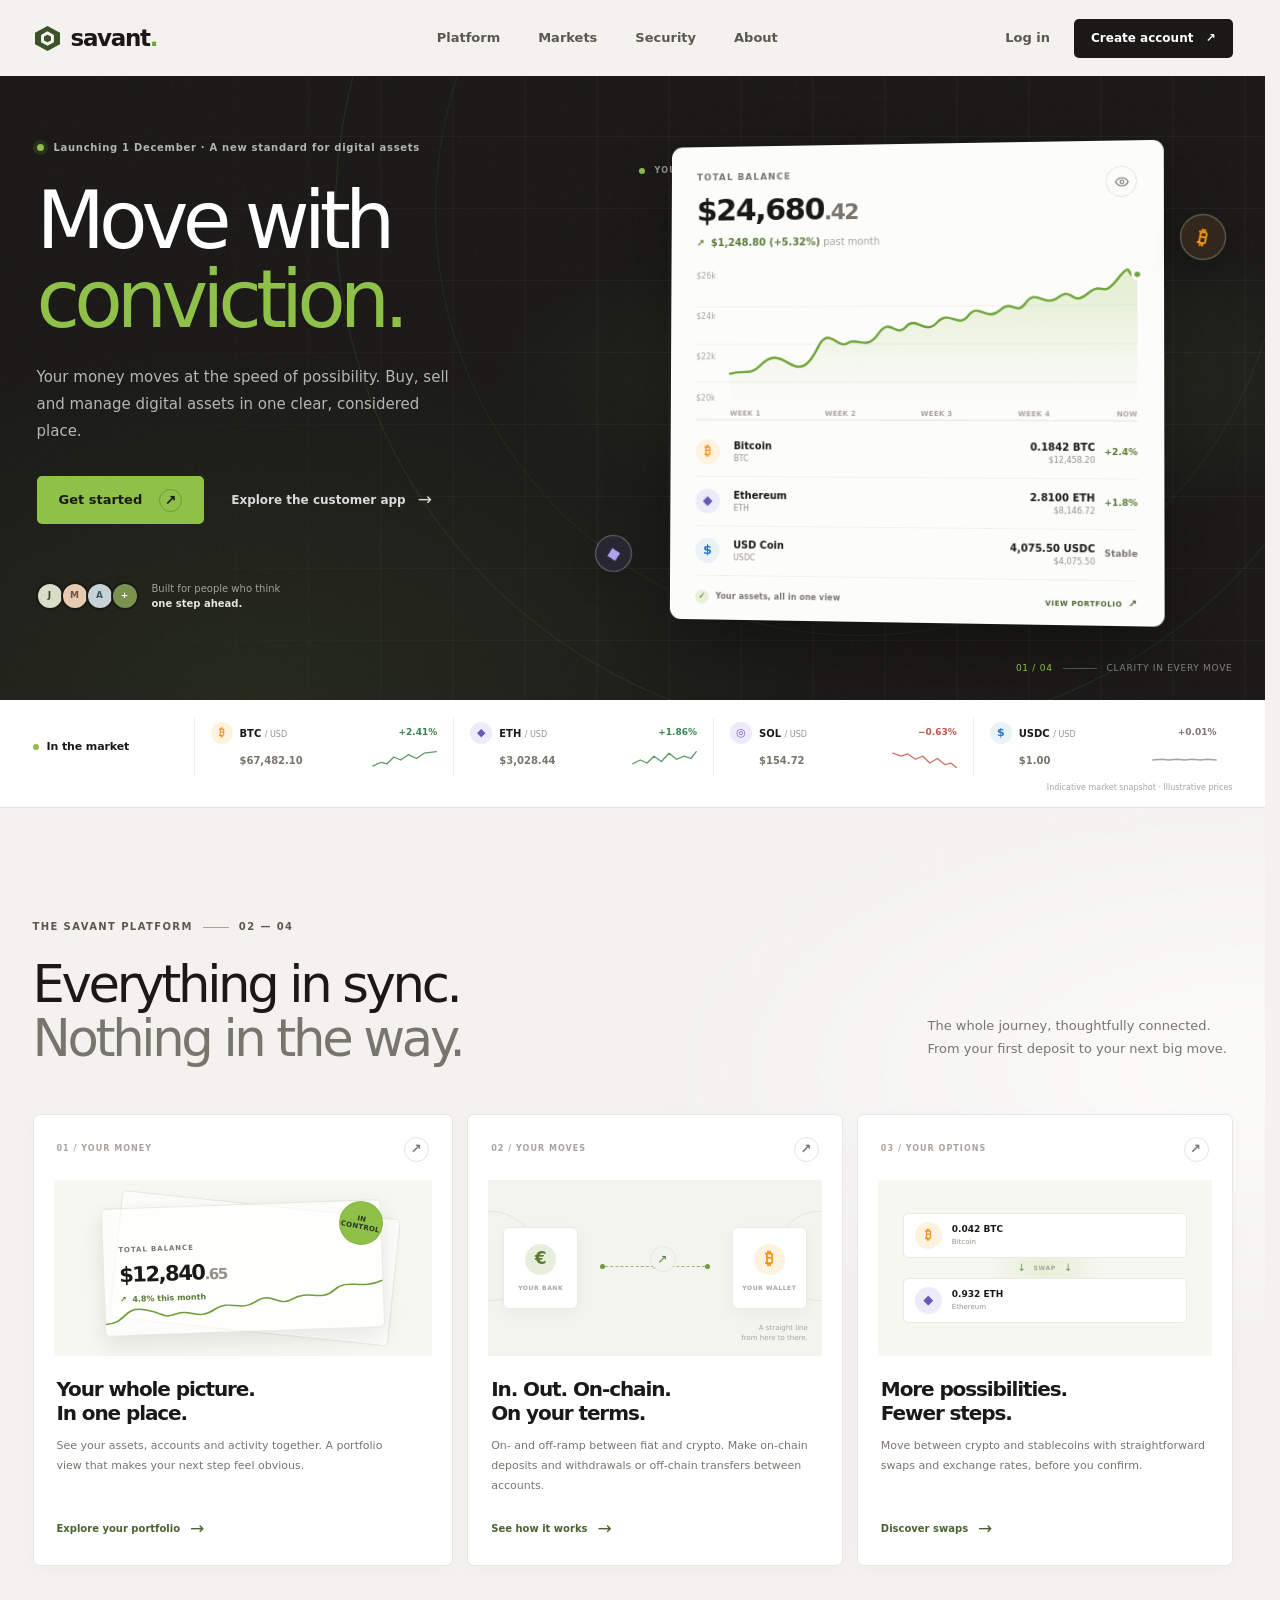
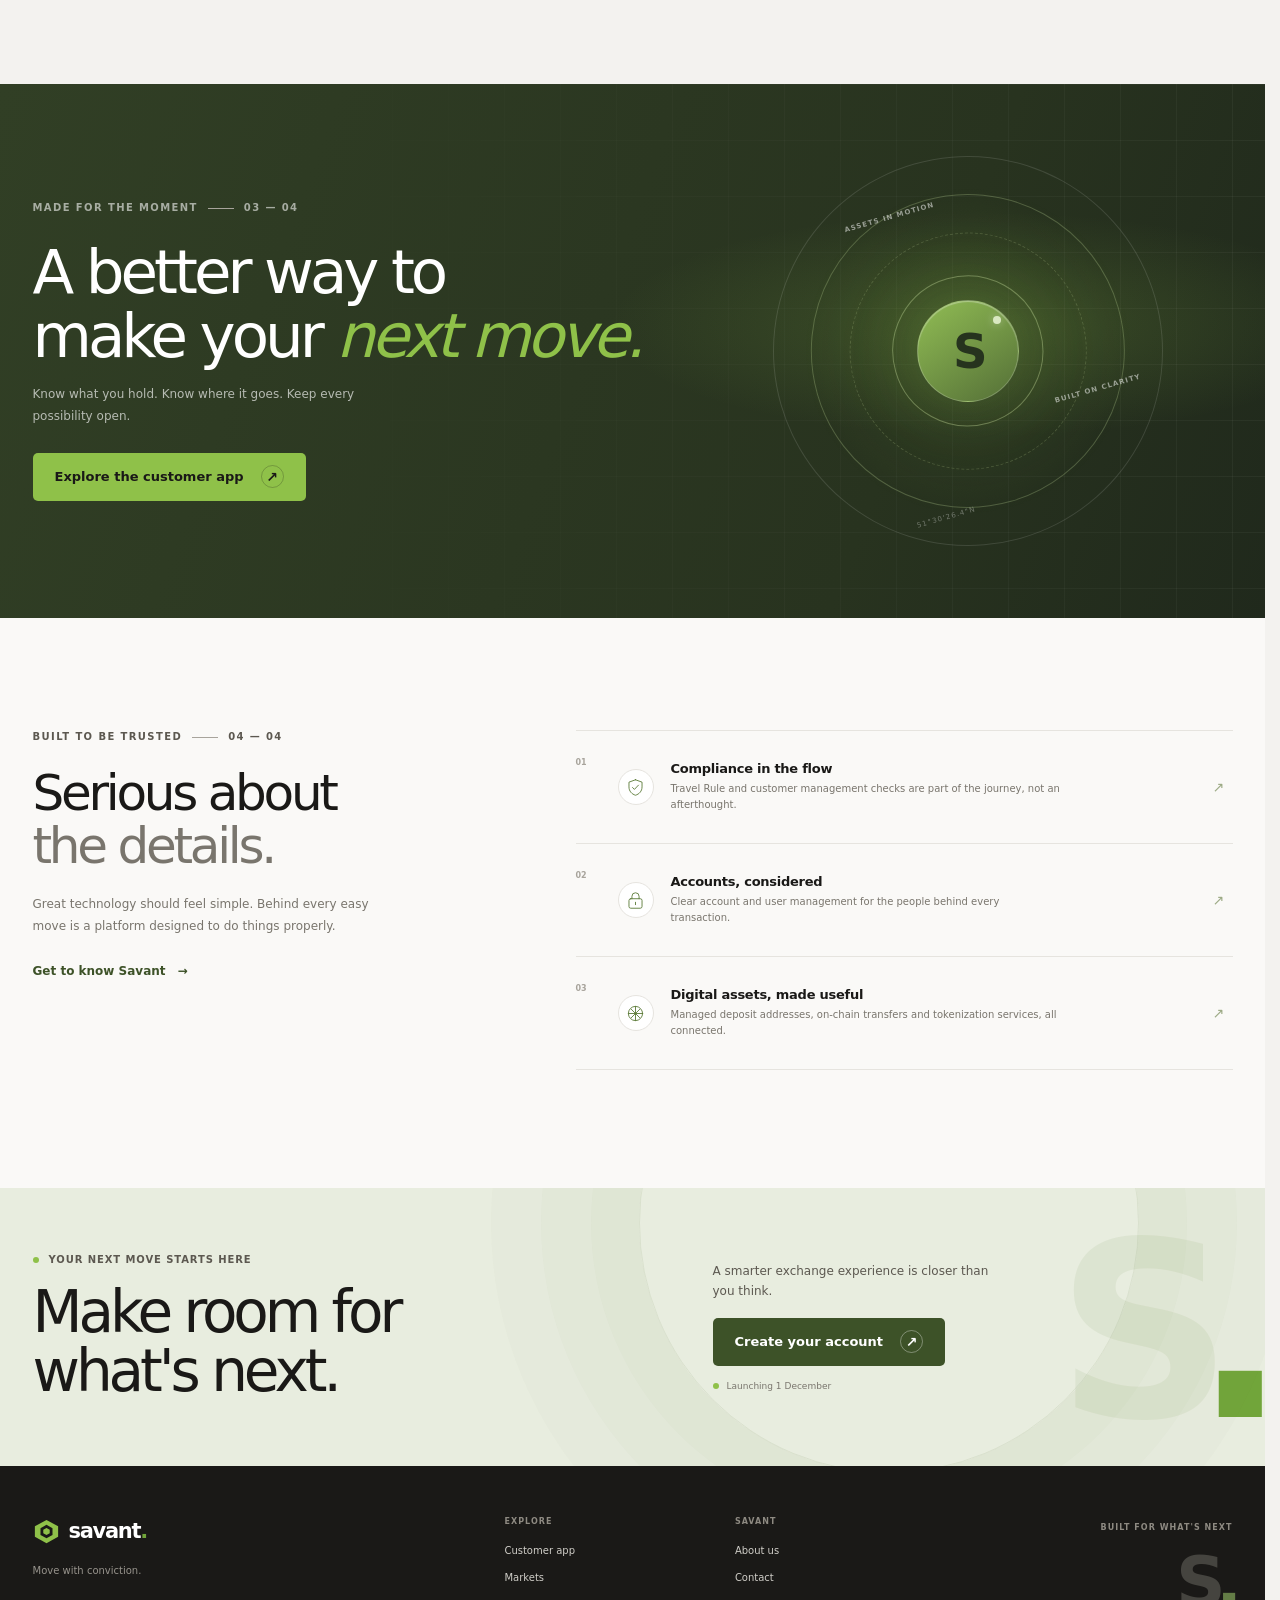
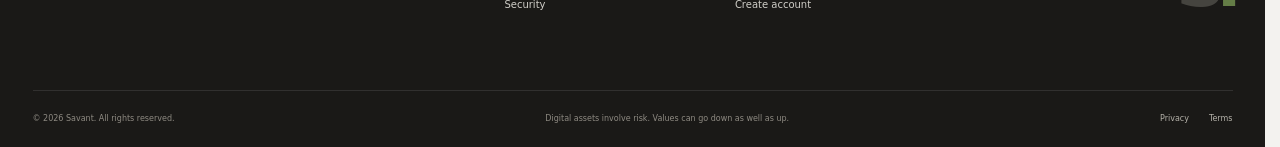
==== index.html @ 1fada50b "First commit of all static HTML, CSS and JS files." ====
<!doctype html>
<html lang="en">
  <head>
    <meta charset="UTF-8">
    <meta name="viewport" content="width=device-width, initial-scale=1">
    <meta name="theme-color" content="#f3f2ef">
    <meta
      name="description"
      content="One considered place to buy, sell, swap and manage digital assets. Meet Savant, the exchange built for your next move."
    >
    <title>Savant — Move with conviction</title>
    <link rel="stylesheet" href="styles.css">
    <link rel="stylesheet" href="landing.css">
    <script src="landing.js" defer></script>
  </head>
  <body>
    <a class="skip-link" href="#main">Skip to content</a>

    <header class="site-header">
      <div class="header-inner">
        <a class="brand" href="#" aria-label="Savant home">
          <svg class="brand-mark" viewBox="0 0 36 36" aria-hidden="true">
            <path d="M18 2.5 33.5 11v14L18 33.5 2.5 25V11L18 2.5Z" fill="currentColor"/>
            <path d="m18 9 8 4.5v9L18 27l-8-4.5v-9L18 9Z" fill="#f3f2ef"/>
            <path d="m18 13.2 4.3 2.4v4.8L18 22.8l-4.3-2.4v-4.8l4.3-2.4Z" fill="currentColor"/>
          </svg>
          <span>savant<span class="brand-period">.</span></span>
        </a>

        <button class="menu-toggle" type="button" aria-expanded="false" aria-controls="primary-nav">
          <span class="sr-only">Open navigation</span>
          <span></span><span></span>
        </button>

        <nav class="primary-nav" id="primary-nav" aria-label="Main navigation">
          <a href="#platform">Platform</a>
          <a href="#markets">Markets</a>
          <a href="#security">Security</a>
          <a href="#about">About</a>
        </nav>

        <div class="header-actions">
          <a class="login-link" href="auth.html?view=login">Log in</a>
          <a class="button button-dark button-small" href="auth.html?view=signup">
            Create account <span aria-hidden="true">↗</span>
          </a>
        </div>
      </div>
    </header>

    <main id="main">
      <section class="hero" aria-labelledby="hero-title">
        <div class="hero-grid"></div>
        <div class="hero-orbit hero-orbit-one"></div>
        <div class="hero-orbit hero-orbit-two"></div>
        <div class="hero-inner">
          <div class="hero-copy">
            <div class="eyebrow hero-eyebrow"><span class="live-dot"></span> Launching 1 December · A new standard for digital assets</div>
            <h1 id="hero-title">Move with<br><span>conviction.</span></h1>
            <p class="hero-description">
              Your money moves at the speed of possibility. Buy, sell and manage
              digital assets in one clear, considered place.
            </p>
            <div class="hero-actions">
              <a class="button button-lime" href="auth.html?view=signup">
                Get started <span class="button-arrow" aria-hidden="true">↗</span>
              </a>
              <a class="text-link text-link-light" href="app.html">Explore the customer app <span aria-hidden="true">→</span></a>
            </div>
            <div class="hero-proof">
              <div class="proof-avatars" aria-hidden="true">
                <span>J</span><span>M</span><span>A</span><span>+</span>
              </div>
              <p>Built for people who think<br><strong>one step ahead.</strong></p>
            </div>
          </div>

          <div class="hero-visual" aria-label="Savant portfolio preview">
            <div class="orbit-label orbit-label-top"><span class="orbit-dot"></span> YOUR PORTFOLIO</div>
            <div class="portfolio-card">
              <div class="portfolio-head">
                <div>
                  <span class="card-overline">TOTAL BALANCE</span>
                  <div class="portfolio-balance">$24,680<span>.42</span></div>
                </div>
                <button class="visibility-button" type="button" aria-label="Hide balances">
                  <svg viewBox="0 0 20 20" aria-hidden="true"><path d="M2.2 10s2.7-5 7.8-5 7.8 5 7.8 5-2.7 5-7.8 5-7.8-5-7.8-5Z"/><circle cx="10" cy="10" r="2.2"/></svg>
                </button>
              </div>
              <div class="portfolio-change"><span>↗</span> $1,248.80 <span class="change-percent">(+5.32%)</span><span class="change-period"> past month</span></div>
              <div class="chart-wrap">
                <div class="chart-labels" aria-hidden="true"><span>$26k</span><span>$24k</span><span>$22k</span><span>$20k</span></div>
                <svg class="portfolio-chart" viewBox="0 0 470 160" preserveAspectRatio="none" role="img" aria-label="Portfolio value trending upward over the past month">
                  <defs>
                    <linearGradient id="chartFill" x1="0" x2="0" y1="0" y2="1">
                      <stop offset="0%" stop-color="#8fc149" stop-opacity=".24"/>
                      <stop offset="100%" stop-color="#8fc149" stop-opacity="0"/>
                    </linearGradient>
                  </defs>
                  <path class="chart-area" d="M0 123 C18 118 23 126 36 113 S57 103 70 111 S92 116 104 91 S127 95 138 87 S160 97 174 76 S194 82 206 68 S228 79 242 63 S266 71 278 55 S299 63 314 49 S332 57 344 40 S365 47 381 34 S395 46 414 30 S429 38 448 13 S456 16 470 8 V160 H0Z"/>
                  <path class="chart-line" d="M0 123 C18 118 23 126 36 113 S57 103 70 111 S92 116 104 91 S127 95 138 87 S160 97 174 76 S194 82 206 68 S228 79 242 63 S266 71 278 55 S299 63 314 49 S332 57 344 40 S365 47 381 34 S395 46 414 30 S429 38 448 13 S456 16 470 8"/>
                  <circle class="chart-point" cx="470" cy="8" r="5"/>
                </svg>
                <div class="chart-dates" aria-hidden="true"><span>WEEK 1</span><span>WEEK 2</span><span>WEEK 3</span><span>WEEK 4</span><span>NOW</span></div>
              </div>
              <div class="portfolio-assets">
                <div class="asset-row">
                  <span class="coin-icon coin-btc">₿</span>
                  <span class="asset-name">Bitcoin<small>BTC</small></span>
                  <span class="asset-amount">0.1842 BTC<small>$12,458.20</small></span>
                  <span class="asset-move">+2.4%</span>
                </div>
                <div class="asset-row">
                  <span class="coin-icon coin-eth">◆</span>
                  <span class="asset-name">Ethereum<small>ETH</small></span>
                  <span class="asset-amount">2.8100 ETH<small>$8,146.72</small></span>
                  <span class="asset-move">+1.8%</span>
                </div>
                <div class="asset-row">
                  <span class="coin-icon coin-usdc">$</span>
                  <span class="asset-name">USD Coin<small>USDC</small></span>
                  <span class="asset-amount">4,075.50 USDC<small>$4,075.50</small></span>
                  <span class="asset-stable">Stable</span>
                </div>
              </div>
              <div class="portfolio-footer"><span><span class="secure-mark">✓</span> Your assets, all in one view</span><span>VIEW PORTFOLIO <b aria-hidden="true">↗</b></span></div>
            </div>
            <div class="floating-coin floating-coin-one" aria-hidden="true">₿</div>
            <div class="floating-coin floating-coin-two" aria-hidden="true">◆</div>
          </div>
        </div>
        <div class="hero-bottom-note"><span>01 / 04</span><span class="hero-note-line"></span><span>Clarity in every move</span></div>
      </section>

      <section class="market-strip" id="markets" aria-labelledby="market-title">
        <div class="market-strip-inner">
          <div class="market-heading"><span class="live-dot"></span><h2 id="market-title">In the market</h2></div>
          <div class="market-list">
            <article class="market-item">
              <div class="market-coin"><span class="coin-icon coin-btc">₿</span><span>BTC <small>/ USD</small></span></div>
              <div class="market-price">$67,482.10</div>
              <div class="market-change positive">+2.41%</div>
              <svg class="sparkline positive-line" viewBox="0 0 86 28" aria-hidden="true"><path d="M1 22 12 17 20 19 29 10 38 14 48 7 59 12 69 5 85 3"/></svg>
            </article>
            <article class="market-item">
              <div class="market-coin"><span class="coin-icon coin-eth">◆</span><span>ETH <small>/ USD</small></span></div>
              <div class="market-price">$3,028.44</div>
              <div class="market-change positive">+1.86%</div>
              <svg class="sparkline positive-line" viewBox="0 0 86 28" aria-hidden="true"><path d="m1 19 10-5 9 4 9-9 10 7 10-11 10 8 10-4 9 3 7-9"/></svg>
            </article>
            <article class="market-item">
              <div class="market-coin"><span class="coin-icon coin-sol">◎</span><span>SOL <small>/ USD</small></span></div>
              <div class="market-price">$154.72</div>
              <div class="market-change negative">−0.63%</div>
              <svg class="sparkline negative-line" viewBox="0 0 86 28" aria-hidden="true"><path d="m1 5 11 4 9-3 10 7 10-4 9 9 10-6 10 8 8-2 7 6"/></svg>
            </article>
            <article class="market-item">
              <div class="market-coin"><span class="coin-icon coin-usdc">$</span><span>USDC <small>/ USD</small></span></div>
              <div class="market-price">$1.00</div>
              <div class="market-change market-neutral">+0.01%</div>
              <svg class="sparkline neutral-line" viewBox="0 0 86 28" aria-hidden="true"><path d="m1 14 12-1 9 1 11-1 10 1 10-1 11 1 9-1 12 1"/></svg>
            </article>
          </div>
          <p class="market-disclaimer">Indicative market snapshot · Illustrative prices</p>
        </div>
      </section>

      <section class="platform-section section-pad" id="platform" aria-labelledby="platform-title">
        <div class="section-shell">
          <div class="section-heading">
            <div>
              <p class="eyebrow section-eyebrow"><span>THE SAVANT PLATFORM</span><span class="eyebrow-rule"></span> 02 — 04</p>
              <h2 id="platform-title">Everything in sync.<br><span>Nothing in the way.</span></h2>
            </div>
            <p class="section-intro">The whole journey, thoughtfully connected. From your first deposit to your next big move.</p>
          </div>

          <div class="feature-grid">
            <article class="feature-card feature-card-large">
              <div class="feature-topline"><span>01 / YOUR MONEY</span><span class="feature-icon" aria-hidden="true">↗</span></div>
              <div class="feature-illustration balance-illustration" aria-hidden="true">
                <div class="balance-float balance-float-back"></div>
                <div class="balance-float balance-float-front">
                  <span class="mini-overline">TOTAL BALANCE</span>
                  <span class="mini-balance">$12,840<span>.65</span></span>
                  <span class="mini-growth">↗ &nbsp;4.8% this month</span>
                  <svg viewBox="0 0 240 65" preserveAspectRatio="none"><path d="M0 51c18 0 15-24 34-18s14 13 27 7 19 10 33-4 21 5 36-9 18 10 32-2 24 6 36-10 22 2 42-11v61H0Z" fill="url(#miniFill)"/><path d="M0 51c18 0 15-24 34-18s14 13 27 7 19 10 33-4 21 5 36-9 18 10 32-2 24 6 36-10 22 2 42-11" fill="none" stroke="#719c3b" stroke-width="2"/></svg>
                </div>
                <div class="balance-sticker">IN<br>CONTROL</div>
              </div>
              <h3>Your whole picture.<br>In one place.</h3>
              <p>See your assets, accounts and activity together. A portfolio view that makes your next step feel obvious.</p>
              <a class="feature-link" href="app.html?view=overview">Explore your portfolio <span aria-hidden="true">→</span></a>
            </article>

            <article class="feature-card feature-card-transfer">
              <div class="feature-topline"><span>02 / YOUR MOVES</span><span class="feature-icon" aria-hidden="true">↗</span></div>
              <div class="transfer-illustration" aria-hidden="true">
                <div class="transfer-node transfer-node-start"><span class="transfer-node-icon">€</span><small>YOUR BANK</small></div>
                <div class="transfer-path"><span></span><span></span><span></span><i>↗</i></div>
                <div class="transfer-node transfer-node-end"><span class="transfer-node-icon">₿</span><small>YOUR WALLET</small></div>
                <div class="transfer-caption">A straight line<br>from here to there.</div>
              </div>
              <h3>In. Out. On-chain.<br>On your terms.</h3>
              <p>On- and off-ramp between fiat and crypto. Make on-chain deposits and withdrawals or off-chain transfers between accounts.</p>
              <a class="feature-link" href="app.html?view=accounts">See how it works <span aria-hidden="true">→</span></a>
            </article>

            <article class="feature-card feature-card-swap">
              <div class="feature-topline"><span>03 / YOUR OPTIONS</span><span class="feature-icon" aria-hidden="true">↗</span></div>
              <div class="swap-illustration" aria-hidden="true">
                <div class="swap-token swap-token-one"><span class="coin-icon coin-btc">₿</span><span><b>0.042 BTC</b><small>Bitcoin</small></span></div>
                <div class="swap-direction"><span>↓</span><small>SWAP</small><span>↓</span></div>
                <div class="swap-token swap-token-two"><span class="coin-icon coin-eth">◆</span><span><b>0.932 ETH</b><small>Ethereum</small></span></div>
              </div>
              <h3>More possibilities.<br>Fewer steps.</h3>
              <p>Move between crypto and stablecoins with straightforward swaps and exchange rates, before you confirm.</p>
              <a class="feature-link" href="app.html?view=overview">Discover swaps <span aria-hidden="true">→</span></a>
            </article>
          </div>
        </div>
      </section>

      <section class="quote-section" aria-labelledby="quote-title">
        <div class="quote-pattern"></div>
        <div class="quote-shell">
          <div class="quote-copy">
            <p class="eyebrow quote-eyebrow"><span>MADE FOR THE MOMENT</span><span class="eyebrow-rule"></span> 03 — 04</p>
            <h2 id="quote-title">A better way to<br>make your <em>next move.</em></h2>
            <p class="quote-description">Know what you hold. Know where it goes. Keep every possibility open.</p>
            <a class="button button-lime" href="app.html">Explore the customer app <span class="button-arrow" aria-hidden="true">↗</span></a>
          </div>
          <div class="quote-art" aria-hidden="true">
            <div class="quote-ring quote-ring-outer"></div>
            <div class="quote-ring quote-ring-middle"></div>
            <div class="quote-ring quote-ring-inner"></div>
            <div class="quote-art-center"><span>S</span><i></i></div>
            <span class="quote-art-label quote-label-one">ASSETS IN MOTION</span>
            <span class="quote-art-label quote-label-two">BUILT ON CLARITY</span>
            <span class="quote-art-coordinate">51°30'26.4"N</span>
          </div>
        </div>
      </section>

      <section class="trust-section section-pad" id="security" aria-labelledby="trust-title">
        <div class="section-shell trust-shell">
          <div class="trust-intro">
            <p class="eyebrow section-eyebrow"><span>BUILT TO BE TRUSTED</span><span class="eyebrow-rule"></span> 04 — 04</p>
            <h2 id="trust-title">Serious about<br><span>the details.</span></h2>
            <p>Great technology should feel simple. Behind every easy move is a platform designed to do things properly.</p>
            <a class="text-link trust-link" href="auth.html?view=signup">Get to know Savant <span aria-hidden="true">→</span></a>
          </div>
          <div class="trust-list">
            <article class="trust-item">
              <span class="trust-number">01</span>
              <span class="trust-icon" aria-hidden="true"><svg viewBox="0 0 32 32"><path d="M16 3 27 7v8c0 7.1-4.7 12.2-11 14-6.3-1.8-11-6.9-11-14V7l11-4Z"/><path d="m11 16 3.2 3.2L21 12"/></svg></span>
              <div><h3>Compliance in the flow</h3><p>Travel Rule and customer management checks are part of the journey, not an afterthought.</p></div>
              <span class="trust-arrow" aria-hidden="true">↗</span>
            </article>
            <article class="trust-item">
              <span class="trust-number">02</span>
              <span class="trust-icon" aria-hidden="true"><svg viewBox="0 0 32 32"><rect x="5" y="13" width="22" height="16" rx="3"/><path d="M10 13V9a6 6 0 0 1 12 0v4M16 19v4"/></svg></span>
              <div><h3>Accounts, considered</h3><p>Clear account and user management for the people behind every transaction.</p></div>
              <span class="trust-arrow" aria-hidden="true">↗</span>
            </article>
            <article class="trust-item">
              <span class="trust-number">03</span>
              <span class="trust-icon" aria-hidden="true"><svg viewBox="0 0 32 32"><path d="M16 4v24M4 16h24"/><circle cx="16" cy="16" r="12"/><path d="m9 9 14 14m0-14L9 23"/></svg></span>
              <div><h3>Digital assets, made useful</h3><p>Managed deposit addresses, on-chain transfers and tokenization services, all connected.</p></div>
              <span class="trust-arrow" aria-hidden="true">↗</span>
            </article>
          </div>
        </div>
      </section>

      <section class="get-started-section" id="get-started" aria-labelledby="get-started-title">
        <div class="get-started-inner">
          <div>
            <p class="eyebrow get-started-eyebrow"><span class="live-dot"></span> YOUR NEXT MOVE STARTS HERE</p>
            <h2 id="get-started-title">Make room for<br>what's next.</h2>
          </div>
          <div class="get-started-action">
            <p>A smarter exchange experience is closer than you think.</p>
            <a class="button button-lime" href="auth.html?view=signup">Create your account <span class="button-arrow" aria-hidden="true">↗</span></a>
            <span class="availability-note"><span class="availability-dot"></span> Launching 1 December</span>
          </div>
          <div class="get-started-mark" aria-hidden="true">S<span>.</span></div>
        </div>
      </section>
    </main>

    <footer class="site-footer" id="about">
      <div class="footer-main">
        <div class="footer-brand-block">
          <a class="brand footer-brand" href="#" aria-label="Savant home">
            <svg class="brand-mark" viewBox="0 0 36 36" aria-hidden="true">
              <path d="M18 2.5 33.5 11v14L18 33.5 2.5 25V11L18 2.5Z" fill="currentColor"/>
              <path d="m18 9 8 4.5v9L18 27l-8-4.5v-9L18 9Z" fill="#1a1917"/>
              <path d="m18 13.2 4.3 2.4v4.8L18 22.8l-4.3-2.4v-4.8l4.3-2.4Z" fill="currentColor"/>
            </svg>
            <span>savant<span class="brand-period">.</span></span>
          </a>
          <p>Move with conviction.</p>
        </div>
        <div class="footer-links">
          <div><span class="footer-label">EXPLORE</span><a href="app.html">Customer app</a><a href="#markets">Markets</a><a href="#security">Security</a></div>
          <div><span class="footer-label">SAVANT</span><a href="#about">About us</a><a href="mailto:hello@savantcrypto.com">Contact</a><a href="auth.html?view=signup">Create account</a></div>
        </div>
        <div class="footer-note"><span>BUILT FOR WHAT'S NEXT</span><div class="footer-note-mark">S<span>.</span></div></div>
      </div>
      <div class="footer-bottom">
        <span>© <span id="current-year">2026</span> Savant. All rights reserved.</span>
        <span class="footer-legal">Digital assets involve risk. Values can go down as well as up.</span>
        <div><a href="mailto:hello@savantcrypto.com?subject=Privacy%20enquiry">Privacy</a><a href="mailto:hello@savantcrypto.com?subject=Terms%20enquiry">Terms</a></div>
      </div>
    </footer>
  </body>
</html>
---- styles.css ----
/* =============================================================================
   PURSE BACK OFFICE PORTAL: global stylesheet.

   This is the design system, ported from the `dashboard-ui` prototype. Load
   order below is the cascade contract; keep it:

     0. fonts       Manrope @font-face (self-hosted from public/manrope)
     1. tokens      design decisions as custom properties (themeable)
     2. base        reset, document defaults, typography + layout utilities
     3. components  reusable UI primitives (buttons, table, nav, badges…)
     4. overlay     things that float above the shell (modal, snackbar)
     5. shell       the application shell (sidebar + workspace panel)
     6. auth        the sign-in shell (form pane + brand pane)

   Icons come from @phosphor-icons/web, wired up in angular.json as two extra
   global stylesheets (regular for UI chrome, fill for emphasis marks).

   Screens must reach for the primitives here first; page-specific CSS belongs
   in the component's own stylesheet, not in this file.
   ============================================================================= */

/* =============================================================================
   0. FONTS: Manrope, self-hosted. Only 200–600 are shipped, so --weight-bold
   resolves to the SemiBold face; nothing in the system needs heavier.
   ============================================================================= */
@font-face {
  font-family: "Manrope";
  src: url("/manrope/Manrope-ExtraLight.ttf") format("truetype");
  font-weight: 200;
  font-style: normal;
  font-display: swap;
}

@font-face {
  font-family: "Manrope";
  src: url("/manrope/Manrope-Light.ttf") format("truetype");
  font-weight: 300;
  font-style: normal;
  font-display: swap;
}

@font-face {
  font-family: "Manrope";
  src: url("/manrope/Manrope-Regular.ttf") format("truetype");
  font-weight: 400;
  font-style: normal;
  font-display: swap;
}

@font-face {
  font-family: "Manrope";
  src: url("/manrope/Manrope-Medium.ttf") format("truetype");
  font-weight: 500;
  font-style: normal;
  font-display: swap;
}

@font-face {
  font-family: "Manrope";
  src: url("/manrope/Manrope-SemiBold.ttf") format("truetype");
  font-weight: 600;
  font-style: normal;
  font-display: swap;
}

/* =============================================================================
   1. TOKENS: the single source of truth for the design system.
   Primitives (raw values) are never used directly by components; components
   consume the semantic aliases below so themes can be swapped wholesale.
   ============================================================================= */

:root {
  /* ---------------------------------------------------------------------------
     1. COLOR PRIMITIVES
     A warm neutral ramp (stone) + a brand orange + functional hues.
     --------------------------------------------------------------------------- */
  --white: #ffffff;
  --black: #000000;

  --neutral-25: #fcfcfb;
  --neutral-50: #f8f7f5;
  --neutral-100: #f3f2ef;
  --neutral-150: #ecebe7;
  --neutral-200: #e6e4df;
  --neutral-300: #d6d3cd;
  --neutral-400: #a8a49c;
  --neutral-500: #79756d;
  --neutral-600: #5c5850;
  --neutral-700: #43403a;
  --neutral-800: #2a2825;
  --neutral-900: #1a1917;
  --neutral-950: #0f0e0d;

  /* The company greens, taken from the logo: #8bc348 (lime) and #5a7a37 (olive).
     The rest of the ramp is stepped around those two so both read as the brand.
     brand-500 is the exact lime already declared in site.webmanifest, so the
     installed app's chrome and the UI accent are the same colour. */
  --brand-25: #f7faf1;
  --brand-50: #f0f6e4;
  --brand-100: #e0eeca;
  --brand-200: #c9e2a4;
  --brand-300: #aed57b;
  --brand-400: #9bcb5c;
  --brand-500: #8fc149;
  --brand-600: #71a53a;
  --brand-700: #5a7a37;
  --brand-800: #4a6330;
  --brand-900: #3d5228;

  --green-50: #ecfdf3;
  --green-100: #d3f8e0;
  --green-200: #a9eec4;
  --green-500: #17b26a;
  --green-600: #079455;
  --green-700: #067647;
  --green-800: #085d3a;
  --green-900: #054f31;

  --red-50: #fef3f2;
  --red-100: #fee4e2;
  --red-200: #fecdca;
  --red-500: #f04438;
  --red-600: #d92d20;
  --red-700: #b42318;
  --red-800: #912018;
  --red-900: #7a271a;

  --amber-50: #fffaeb;
  --amber-100: #fef0c7;
  --amber-200: #fedf89;
  --amber-400: #fdb022;
  --amber-500: #f79009;
  --amber-600: #dc6803;
  --amber-700: #b54708;

  --blue-50: #eff8ff;
  --blue-100: #d1e9ff;
  --blue-500: #2e90fa;
  --blue-600: #1570ef;
  --blue-700: #175cd3;

  --violet-50: #f4f3ff;
  --violet-500: #7a5af8;
  --violet-600: #6938ef;

  --pink-50: #fdf2fa;
  --pink-500: #ee46bc;
  --pink-600: #dd2590;

  --teal-500: #15b79e;

  /* ---------------------------------------------------------------------------
     2. SEMANTIC COLOR: what components actually reference.
     --------------------------------------------------------------------------- */

  /* Surfaces */
  --bg-app: var(--neutral-100); /* the desk the panels sit on */
  --bg-surface: var(--white); /* cards, panels, menus */
  --bg-surface-2: var(--neutral-50); /* table heads, inset wells */
  --bg-subtle: var(--neutral-100); /* hover on a light surface */
  --bg-muted: var(--neutral-150); /* pressed / active fill */
  --bg-inverse: var(--neutral-900); /* primary buttons, tooltips */
  --bg-overlay: rgb(26 25 23 / 0.45);
  --bg-accent-subtle: var(--brand-50);

  /* Status tints: the fill behind badges, banners, inline alerts. */
  --bg-success-subtle: var(--green-50);
  --bg-danger-subtle: var(--red-50);
  --bg-warning-subtle: var(--amber-50);
  --bg-info-subtle: var(--blue-50);

  /* Text */
  --text-primary: var(--neutral-900);
  --text-secondary: var(--neutral-600);
  --text-tertiary: var(--neutral-500);
  --text-placeholder: var(--neutral-400);
  --text-disabled: var(--neutral-400);
  --text-inverse: var(--white);
  --text-accent: var(--brand-800);
  --text-success: var(--green-700);
  --text-warning: var(--amber-700);
  --text-danger: var(--red-700);
  --text-link: var(--blue-700);

  /* Borders */
  --border-subtle: var(--neutral-150);
  --border-default: var(--neutral-200);
  --border-strong: var(--neutral-300);
  --border-inverse: var(--neutral-800);
  --border-accent: var(--brand-600);

  /* Accent / interaction */
  --accent: var(--brand-700);
  --accent-hover: var(--brand-800);
  --accent-contrast: var(--white);
  --focus-ring: rgb(90 122 55 / 0.28);
  --selection-bg: var(--brand-50);
  --selection-bar: var(--brand-600);
  --rating-star: var(--amber-400);

  /* ---------------------------------------------------------------------------
     3. TYPOGRAPHY
     --------------------------------------------------------------------------- */
  --font-sans: "Manrope", ui-sans-serif, system-ui, -apple-system, "Segoe UI",
  Roboto, "Helvetica Neue", Arial, sans-serif;
  --font-mono: ui-monospace, "SF Mono", SFMono-Regular, "JetBrains Mono",
  "Roboto Mono", Menlo, monospace;

  --text-2xs: 0.6875rem; /* 11px: micro labels, kbd */
  --text-xs: 0.75rem; /* 12px: section labels, badges */
  --text-sm: 0.8125rem; /* 13px: table body, nav, controls */
  --text-md: 0.875rem; /* 14px: default body */
  --text-lg: 1rem; /* 16px: card titles */
  --text-xl: 1.125rem; /* 18px */
  --text-2xl: 1.5rem; /* 24px: stat values */
  --text-3xl: 1.75rem; /* 28px: page title */
  --text-4xl: 2.25rem; /* 36px */

  --leading-tight: 1.2;
  --leading-snug: 1.35;
  --leading-normal: 1.5;
  --leading-relaxed: 1.65;

  --weight-regular: 400;
  --weight-medium: 500;
  --weight-semibold: 600;
  --weight-bold: 600; /* heaviest Manrope face we ship */

  --tracking-tight: -0.02em;
  --tracking-normal: 0;
  --tracking-wide: 0.04em;
  --tracking-caps: 0.07em;

  /* ---------------------------------------------------------------------------
     4. SPACE: 4px base scale
     --------------------------------------------------------------------------- */
  --space-0: 0;
  --space-1: 0.125rem; /* 2  */
  --space-2: 0.25rem; /* 4  */
  --space-3: 0.375rem; /* 6  */
  --space-4: 0.5rem; /* 8  */
  --space-5: 0.625rem; /* 10 */
  --space-6: 0.75rem; /* 12 */
  --space-7: 0.875rem; /* 14 */
  --space-8: 1rem; /* 16 */
  --space-10: 1.25rem; /* 20 */
  --space-12: 1.5rem; /* 24 */
  --space-14: 1.75rem; /* 28 */
  --space-16: 2rem; /* 32 */
  --space-20: 2.5rem; /* 40 */
  --space-24: 3rem; /* 48 */

  /* ---------------------------------------------------------------------------
     5. RADII
     --------------------------------------------------------------------------- */
  --radius-xs: 4px;
  --radius-sm: 6px;
  --radius-md: 8px;
  --radius-lg: 10px;
  --radius-xl: 12px;
  --radius-2xl: 14px;
  --radius-3xl: 18px;
  --radius-full: 9999px;

  /* ---------------------------------------------------------------------------
     6. ELEVATION: warm-tinted shadows read softer than pure black
     --------------------------------------------------------------------------- */
  --shadow-color: 24 22 20;
  --shadow-xs: 0 1px 2px 0 rgb(var(--shadow-color) / 0.05);
  --shadow-sm: 0 1px 2px 0 rgb(var(--shadow-color) / 0.06),
  0 1px 3px 0 rgb(var(--shadow-color) / 0.05);
  --shadow-md: 0 2px 4px -1px rgb(var(--shadow-color) / 0.06),
  0 4px 10px -2px rgb(var(--shadow-color) / 0.08);
  --shadow-lg: 0 4px 8px -2px rgb(var(--shadow-color) / 0.06),
  0 12px 24px -4px rgb(var(--shadow-color) / 0.10);
  --shadow-xl: 0 8px 16px -4px rgb(var(--shadow-color) / 0.08),
  0 24px 48px -12px rgb(var(--shadow-color) / 0.16);
  --shadow-inset-top: inset 0 1px 0 0 rgb(255 255 255 / 0.08);

  /* ---------------------------------------------------------------------------
     7. MOTION
     --------------------------------------------------------------------------- */
  --duration-fast: 100ms;
  --duration-base: 160ms;
  --duration-slow: 260ms;
  --ease-out: cubic-bezier(0.22, 1, 0.36, 1);
  --ease-in-out: cubic-bezier(0.65, 0, 0.35, 1);
  --transition-colors: color var(--duration-fast) var(--ease-out),
  background-color var(--duration-fast) var(--ease-out),
  border-color var(--duration-fast) var(--ease-out),
  box-shadow var(--duration-fast) var(--ease-out);

  /* ---------------------------------------------------------------------------
     8. LAYOUT & Z-INDEX
     --------------------------------------------------------------------------- */
  --sidebar-width: 216px;
  --sidebar-width-collapsed: 64px;
  --shell-gap: 10px;
  --control-height-sm: 28px;
  --control-height-md: 34px;
  --control-height-lg: 40px;
  --row-height: 46px;

  --z-base: 0;
  --z-sticky: 10;
  --z-dropdown: 100;
  --z-overlay: 200;
  --z-modal: 300;
  --z-toast: 400;
}

/* =============================================================================
   DARK THEME: only semantic aliases are re-pointed.
   Opt in with <html data-theme="dark">; "auto" follows the OS.
   ============================================================================= */
[data-theme="dark"] {
  --bg-app: var(--neutral-950);
  --bg-surface: #1a1917;
  --bg-surface-2: #222020;
  --bg-subtle: #262421;
  --bg-muted: #302d29;
  --bg-inverse: var(--neutral-50);
  --bg-overlay: rgb(0 0 0 / 0.6);
  --bg-accent-subtle: rgb(143 193 73 / 0.16);
  --text-accent: var(--brand-300);
  --accent: var(--brand-400);
  --accent-hover: var(--brand-300);
  --accent-contrast: var(--neutral-950);
  --focus-ring: rgb(155 203 92 / 0.32);
  --selection-bar: var(--brand-400);

  --bg-success-subtle: rgb(23 178 106 / 0.16);
  --bg-danger-subtle: rgb(240 68 56 / 0.16);
  --bg-warning-subtle: rgb(247 144 9 / 0.16);
  --bg-info-subtle: rgb(46 144 250 / 0.16);

  --text-primary: var(--neutral-50);
  --text-secondary: var(--neutral-400);
  --text-tertiary: #8a8579;
  --text-placeholder: var(--neutral-500);
  --text-disabled: var(--neutral-600);
  --text-inverse: var(--neutral-900);
  --text-success: #75e0a7;
  --text-warning: var(--amber-200);
  --text-danger: var(--red-200);

  --border-subtle: #2d2a26;
  --border-default: #38342f;
  --border-strong: #4a453e;

  --selection-bg: rgb(143 193 73 / 0.12);

  --shadow-color: 0 0 0;
  --shadow-xs: 0 1px 2px 0 rgb(0 0 0 / 0.4);
  --shadow-sm: 0 1px 3px 0 rgb(0 0 0 / 0.45);
  --shadow-md: 0 4px 12px -2px rgb(0 0 0 / 0.5);
  --shadow-lg: 0 12px 28px -6px rgb(0 0 0 / 0.55);
  --shadow-xl: 0 24px 56px -12px rgb(0 0 0 / 0.65);
}

@media (prefers-color-scheme: dark) {
  [data-theme="auto"] {
    color-scheme: dark;
    --bg-app: var(--neutral-950);
    --bg-surface: #1a1917;
    --bg-surface-2: #222020;
    --bg-subtle: #262421;
    --bg-muted: #302d29;
    --bg-inverse: var(--neutral-50);
    --bg-accent-subtle: rgb(143 193 73 / 0.16);
    --text-accent: var(--brand-300);
    --accent: var(--brand-400);
    --accent-hover: var(--brand-300);
    --accent-contrast: var(--neutral-950);
    --focus-ring: rgb(155 203 92 / 0.32);
    --selection-bar: var(--brand-400);
    --bg-success-subtle: rgb(23 178 106 / 0.16);
    --bg-danger-subtle: rgb(240 68 56 / 0.16);
    --bg-warning-subtle: rgb(247 144 9 / 0.16);
    --bg-info-subtle: rgb(46 144 250 / 0.16);
    --text-success: #75e0a7;
    --text-warning: var(--amber-200);
    --text-danger: var(--red-200);
    --text-primary: var(--neutral-50);
    --text-secondary: var(--neutral-400);
    --text-tertiary: #8a8579;
    --text-inverse: var(--neutral-900);
    --border-subtle: #2d2a26;
    --border-default: #38342f;
    --border-strong: #4a453e;
    --selection-bg: rgb(143 193 73 / 0.12);
  }
}

/* =============================================================================
   2. BASE: reset, document defaults, typography primitives, shared utilities.
   ============================================================================= */

*,
*::before,
*::after {
  box-sizing: border-box;
}

* {
  margin: 0;
}

html {
  -webkit-text-size-adjust: 100%;
  -moz-tab-size: 4;
  tab-size: 4;

  /* Reserve the scrollbar's width permanently. DialogHost locks body scrolling
     while a modal is open, and without a stable gutter the whole page jumps
     sideways by the scrollbar width as it opens and again as it closes. */
  scrollbar-gutter: stable;
}

body {
  min-height: 100vh;
  font-family: var(--font-sans);
  font-size: var(--text-md);
  line-height: var(--leading-normal);
  font-weight: var(--weight-regular);
  color: var(--text-primary);
  background-color: var(--bg-app);
  -webkit-font-smoothing: antialiased;
  -moz-osx-font-smoothing: grayscale;
  font-variant-numeric: tabular-nums;
  text-rendering: optimizeLegibility;
}

img, svg, video, canvas, picture {
  display: block;
  max-width: 100%;
}

input, button, textarea, select {
  font: inherit;
  color: inherit;
  letter-spacing: inherit;
}

button {
  background: none;
  border: none;
  padding: 0;
  cursor: pointer;
}

a {
  color: var(--text-link);
  text-decoration: none;
}

a:hover {
  text-decoration: underline;
}

ul, ol {
  list-style: none;
  padding: 0;
}

h1, h2, h3, h4, h5, h6 {
  font-weight: var(--weight-semibold);
  line-height: var(--leading-tight);
  letter-spacing: var(--tracking-tight);
}

h1 {
  font-size: var(--text-3xl);
}

h2 {
  font-size: var(--text-2xl);
}

h3 {
  font-size: var(--text-xl);
}

h4 {
  font-size: var(--text-lg);
}

h5 {
  font-size: var(--text-md);
}

h6 {
  font-size: var(--text-sm);
}

hr {
  border: 0;
  border-top: 1px solid var(--border-subtle);
}

::selection {
  background: var(--brand-100);
  color: var(--brand-900);
}

/* Focus: never remove the ring, just make it ours. ------------------------- */
:where(a, button, input, select, textarea, [tabindex]):focus-visible {
  outline: 2px solid var(--accent);
  outline-offset: 2px;
}

/* Scrollbars ---------------------------------------------------------------- */
.scroll-thin {
  scrollbar-width: thin;
  scrollbar-color: var(--border-strong) transparent;
}

.scroll-thin::-webkit-scrollbar {
  width: 8px;
  height: 8px;
}

.scroll-thin::-webkit-scrollbar-track {
  background: transparent;
}

.scroll-thin::-webkit-scrollbar-thumb {
  background: var(--border-strong);
  border-radius: var(--radius-full);
  border: 2px solid transparent;
  background-clip: content-box;
}

.scroll-thin::-webkit-scrollbar-thumb:hover {
  background-color: var(--text-placeholder);
  background-clip: content-box;
}

/* -----------------------------------------------------------------------------
   TYPOGRAPHY HELPERS
   -------------------------------------------------------------------------- */
.text-2xs {
  font-size: var(--text-2xs);
}

.text-xs {
  font-size: var(--text-xs);
}

.text-sm {
  font-size: var(--text-sm);
}

.text-md {
  font-size: var(--text-md);
}

.text-lg {
  font-size: var(--text-lg);
}

.font-medium {
  font-weight: var(--weight-medium);
}

.font-semibold {
  font-weight: var(--weight-semibold);
}

.font-bold {
  font-weight: var(--weight-bold);
}

.text-secondary {
  color: var(--text-secondary);
}

.text-tertiary {
  color: var(--text-tertiary);
}

.text-success {
  color: var(--text-success);
}

.text-danger {
  color: var(--text-danger);
}

.text-warning {
  color: var(--text-warning);
}

.text-accent {
  color: var(--text-accent);
}

.numeric {
  font-variant-numeric: tabular-nums;
}

.truncate {
  overflow: hidden;
  text-overflow: ellipsis;
  white-space: nowrap;
}

/* Small uppercase group label used above nav sections, form groups, etc. */
.eyebrow {
  font-size: var(--text-2xs);
  font-weight: var(--weight-semibold);
  letter-spacing: var(--tracking-caps);
  text-transform: uppercase;
  color: var(--text-tertiary);
}

/* -----------------------------------------------------------------------------
   LAYOUT HELPERS
   -------------------------------------------------------------------------- */
.stack {
  display: flex;
  flex-direction: column;
}

.row {
  display: flex;
  align-items: center;
}

.row--between {
  justify-content: space-between;
}

.row--wrap {
  flex-wrap: wrap;
}

.gap-2 {
  gap: var(--space-2);
}

.gap-3 {
  gap: var(--space-3);
}

.gap-4 {
  gap: var(--space-4);
}

.gap-6 {
  gap: var(--space-6);
}

.gap-8 {
  gap: var(--space-8);
}

.grow {
  flex: 1 1 auto;
  min-width: 0;
}

.spacer {
  flex: 1 1 auto;
}

/* Vertical hairline used between control clusters in toolbars. */
.divider-y {
  align-self: stretch;
  width: 1px;
  background: var(--border-default);
  margin-inline: var(--space-2);
}

.divider-x {
  height: 1px;
  background: var(--border-subtle);
  margin-block: var(--space-4);
}

/* -----------------------------------------------------------------------------
   ACCESSIBILITY
   -------------------------------------------------------------------------- */
.visually-hidden {
  position: absolute;
  width: 1px;
  height: 1px;
  padding: 0;
  margin: -1px;
  overflow: hidden;
  clip: rect(0 0 0 0);
  clip-path: inset(50%);
  white-space: nowrap;
  border: 0;
}

@media (prefers-reduced-motion: reduce) {
  *, *::before, *::after {
    animation-duration: 0.01ms !important;
    animation-iteration-count: 1 !important;
    transition-duration: 0.01ms !important;
    scroll-behavior: auto !important;
  }
}

/* Phosphor icons inherit type size unless told otherwise. ------------------- */
[class^="ph-"], [class*=" ph-"] {
  display: inline-flex;
  flex: none;
  line-height: 1;
}

.icon-sm {
  font-size: 14px;
}

.icon-md {
  font-size: 16px;
}

.icon-lg {
  font-size: 18px;
}

.icon-xl {
  font-size: 20px;
}

/* =============================================================================
   3. COMPONENTS: reusable, app-agnostic building blocks.
   Every component is driven by local custom properties (--btn-bg, --pill-fg, …)
   so variants are declared by re-pointing a token, not by re-declaring rules.
   ============================================================================= */

/* =============================================================================
   BUTTON
   Base: .btn  ·  Variants: --primary --secondary --ghost --subtle --danger
   Sizes: --sm (default md) --lg  ·  Modifiers: --icon --block --pill
   ============================================================================= */
.btn {
  --btn-height: var(--control-height-md);
  --btn-padding-x: var(--space-6);
  --btn-gap: var(--space-4);
  --btn-font-size: var(--text-sm);
  --btn-radius: var(--radius-lg);
  --btn-bg: var(--bg-surface);
  --btn-fg: var(--text-primary);
  --btn-border: var(--border-default);
  --btn-shadow: var(--shadow-xs);

  position: relative;
  display: inline-flex;
  align-items: center;
  justify-content: center;
  gap: var(--btn-gap);
  height: var(--btn-height);
  padding-inline: var(--btn-padding-x);
  border: 1px solid var(--btn-border);
  border-radius: var(--btn-radius);
  background-color: var(--btn-bg);
  color: var(--btn-fg);
  font-size: var(--btn-font-size);
  font-weight: var(--weight-medium);
  line-height: 1;
  white-space: nowrap;
  user-select: none;
  cursor: pointer;
  box-shadow: var(--btn-shadow);
  transition: var(--transition-colors), transform var(--duration-fast) var(--ease-out);
}

.btn:hover {
  --btn-bg: var(--bg-subtle);
}

/* An anchor styled as a button must not pick up the global link underline. */
a.btn:hover, a.btn:focus {
  text-decoration: none;
}

.btn:active {
  transform: translateY(0.5px);
  --btn-bg: var(--bg-muted);
}

.btn:disabled,
.btn[aria-disabled="true"] {
  cursor: not-allowed;
  opacity: 0.5;
  transform: none;
  pointer-events: none;
}

.btn .ph, .btn [class*="ph-"] {
  font-size: 16px;
}

/* — Variants — */
.btn--primary {
  --btn-bg: var(--bg-inverse);
  --btn-fg: var(--text-inverse);
  --btn-border: var(--bg-inverse);
  --btn-shadow: var(--shadow-sm), var(--shadow-inset-top);
}

.btn--primary:hover {
  --btn-bg: var(--neutral-800);
  --btn-border: var(--neutral-800);
}

.btn--primary:active {
  --btn-bg: var(--neutral-950);
}

.btn--accent {
  --btn-bg: var(--accent);
  --btn-fg: var(--accent-contrast);
  --btn-border: var(--accent);
  --btn-shadow: var(--shadow-sm), var(--shadow-inset-top);
}

.btn--accent:hover {
  --btn-bg: var(--accent-hover);
  --btn-border: var(--accent-hover);
}

.btn--secondary { /* the default look, declared for intent/readability */
  --btn-bg: var(--bg-surface);
  --btn-fg: var(--text-primary);
  --btn-border: var(--border-default);
}

.btn--ghost {
  --btn-bg: transparent;
  --btn-border: transparent;
  --btn-fg: var(--text-secondary);
  --btn-shadow: none;
}

.btn--ghost:hover {
  --btn-bg: var(--bg-subtle);
  --btn-fg: var(--text-primary);
}

.btn--subtle {
  --btn-bg: var(--bg-subtle);
  --btn-border: transparent;
  --btn-shadow: none;
}

.btn--subtle:hover {
  --btn-bg: var(--bg-muted);
}

.btn--danger {
  --btn-bg: var(--red-600);
  --btn-fg: var(--white);
  --btn-border: var(--red-600);
}

.btn--danger:hover {
  --btn-bg: var(--red-700);
  --btn-border: var(--red-700);
}

.btn--danger-ghost {
  --btn-fg: var(--text-danger);
}

.btn--danger-ghost:hover {
  --btn-bg: var(--bg-danger-subtle);
}

/* — Sizes — */
.btn--sm {
  --btn-height: var(--control-height-sm);
  --btn-padding-x: var(--space-4);
  --btn-gap: var(--space-3);
  --btn-font-size: var(--text-xs);
  --btn-radius: var(--radius-md);
}

.btn--lg {
  --btn-height: var(--control-height-lg);
  --btn-padding-x: var(--space-8);
  --btn-font-size: var(--text-md);
  --btn-radius: var(--radius-xl);
}

/* — Shape modifiers — */
.btn--icon {
  --btn-padding-x: 0;
  width: var(--btn-height);
}

.btn--pill {
  --btn-radius: var(--radius-full);
}

.btn--block {
  display: flex;
  width: 100%;
}

/* Trailing caret sits slightly tighter and dimmer than a leading icon. */
.btn__caret {
  margin-left: calc(var(--space-2) * -1);
  color: var(--text-tertiary);
  font-size: 14px !important;
}

/* Segmented cluster: buttons fused into one control. ------------------------ */
.btn-group {
  display: inline-flex;
}

.btn-group > .btn {
  --btn-radius: 0;
  margin-left: -1px;
  box-shadow: none;
}

.btn-group > .btn:first-child {
  border-start-start-radius: var(--radius-lg);
  border-end-start-radius: var(--radius-lg);
  margin-left: 0;
}

.btn-group > .btn:last-child {
  border-start-end-radius: var(--radius-lg);
  border-end-end-radius: var(--radius-lg);
}

.btn-group > .btn:hover, .btn-group > .btn[aria-pressed="true"] {
  z-index: 1;
}

/* Used as a segmented control: the pressed segment has to read as selected. */
.btn-group > .btn[aria-pressed="true"] {
  --btn-bg: var(--bg-muted);
  --btn-fg: var(--text-primary);
  --btn-border: var(--border-strong);
  font-weight: var(--weight-semibold);
}

/* =============================================================================
   BADGE / PILL: status, counts, deltas
   ============================================================================= */
.badge {
  --badge-bg: var(--bg-subtle);
  --badge-fg: var(--text-secondary);
  --badge-border: transparent;

  display: inline-flex;
  align-items: center;
  gap: var(--space-2);
  padding: 3px var(--space-5);
  border: 1px solid var(--badge-border);
  border-radius: var(--radius-sm);
  background: var(--badge-bg);
  color: var(--badge-fg);
  font-size: var(--text-xs);
  font-weight: var(--weight-medium);
  line-height: 1.4;
  white-space: nowrap;
}

.badge .ph, .badge [class*="ph-"] {
  font-size: 12px;
}

.badge--success {
  --badge-bg: var(--bg-success-subtle);
  --badge-fg: var(--text-success);
}

.badge--danger {
  --badge-bg: var(--bg-danger-subtle);
  --badge-fg: var(--text-danger);
}

.badge--warning {
  --badge-bg: var(--bg-warning-subtle);
  --badge-fg: var(--text-warning);
}

.badge--info {
  --badge-bg: var(--bg-info-subtle);
  --badge-fg: var(--text-link);
}

.badge--accent {
  --badge-bg: var(--bg-accent-subtle);
  --badge-fg: var(--text-accent);
}

.badge--neutral {
  --badge-bg: var(--bg-subtle);
  --badge-fg: var(--text-secondary);
}

.badge--outline {
  --badge-bg: transparent;
  --badge-border: var(--border-default);
}

.badge--pill {
  border-radius: var(--radius-full);
  padding-inline: var(--space-5);
}

/* Count chip trailing a nav item or tab. */
.count {
  display: inline-flex;
  align-items: center;
  justify-content: center;
  min-width: 18px;
  height: 18px;
  padding-inline: var(--space-3);
  border-radius: var(--radius-sm);
  background: transparent;
  color: var(--text-tertiary);
  font-size: var(--text-xs);
  font-weight: var(--weight-medium);
}

.count--solid {
  background: var(--bg-muted);
  color: var(--text-secondary);
}

.count--accent {
  background: var(--accent);
  color: var(--accent-contrast);
}

/* Small colour dot used to tag workspaces, pipelines, tags. */
.dot {
  width: 7px;
  height: 7px;
  flex: none;
  border-radius: var(--radius-full);
  background: var(--dot-color, var(--text-tertiary));
}

.dot--blue {
  --dot-color: var(--blue-600);
}

.dot--pink {
  --dot-color: var(--pink-600);
}

.dot--green {
  --dot-color: var(--green-500);
}

.dot--amber {
  --dot-color: var(--amber-500);
}

.dot--violet {
  --dot-color: var(--violet-500);
}

/* =============================================================================
   FORM CONTROLS
   ============================================================================= */
.field {
  display: flex;
  flex-direction: column;
  gap: var(--space-3);
}

.field__label {
  font-size: var(--text-sm);
  font-weight: var(--weight-medium);
  color: var(--text-secondary);
}

.field__hint {
  font-size: var(--text-xs);
  color: var(--text-tertiary);
}

.field__error {
  font-size: var(--text-xs);
  color: var(--text-danger);
}

.input {
  --input-height: var(--control-height-md);
  display: flex;
  align-items: center;
  width: 100%;
  height: var(--input-height);
  padding-inline: var(--space-6);
  border: 1px solid var(--border-default);
  border-radius: var(--radius-lg);
  background: var(--bg-surface);
  color: var(--text-primary);
  font-size: var(--text-sm);
  box-shadow: var(--shadow-xs);
  transition: var(--transition-colors);
}

.input::placeholder {
  color: var(--text-placeholder);
}

.input:hover {
  border-color: var(--border-strong);
}

.input:focus {
  outline: none;
  border-color: var(--accent);
  box-shadow: 0 0 0 3px var(--focus-ring);
}

.input:disabled {
  background: var(--bg-subtle);
  color: var(--text-disabled);
  cursor: not-allowed;
}

.input--sm {
  --input-height: var(--control-height-sm);
  font-size: var(--text-xs);
  border-radius: var(--radius-md);
}

.input--lg {
  --input-height: var(--control-height-lg);
  font-size: var(--text-md);
}

.input--invalid {
  border-color: var(--red-500);
}

.input--invalid:focus {
  box-shadow: 0 0 0 3px rgb(240 68 56 / 0.2);
}

/* Wrapper that lets icons / kbd hints sit inside the input frame. */
.input-group {
  position: relative;
  display: flex;
  align-items: center;
  width: 100%;
}

.input-group .input {
  padding-left: var(--space-16);
}

.input-group__icon {
  position: absolute;
  left: var(--space-6);
  display: flex;
  color: var(--text-placeholder);
  font-size: 16px;
  pointer-events: none;
}

/* Money and rate fields: the browser's spinner arrows sit exactly where an
   affix ("%", a currency code) goes, and click-stepping through an amount is
   never what an admin wants. Arrow keys still step the value. */
input.input[type="number"]::-webkit-outer-spin-button,
input.input[type="number"]::-webkit-inner-spin-button {
  -webkit-appearance: none;
  margin: 0;
}

input.input[type="number"] {
  appearance: textfield;
}

.input-group__affix {
  position: absolute;
  right: var(--space-4);
  display: flex;
  align-items: center;
  gap: var(--space-2);
  pointer-events: none;
}

/* Native select restyled to match .btn / .input. */
.select {
  appearance: none;
  height: var(--control-height-sm);
  padding: 0 var(--space-8) 0 var(--space-5);
  border: 1px solid var(--border-default);
  border-radius: var(--radius-md);
  background-color: var(--bg-surface);
  background-image: url("data:image/svg+xml,%3Csvg xmlns='http://www.w3.org/2000/svg' viewBox='0 0 16 16' fill='none' stroke='%2379756d' stroke-width='1.6' stroke-linecap='round' stroke-linejoin='round'%3E%3Cpath d='M4 6.5 8 10.5 12 6.5'/%3E%3C/svg%3E");
  background-repeat: no-repeat;
  background-position: right var(--space-3) center;
  background-size: 14px;
  font-size: var(--text-sm);
  font-weight: var(--weight-medium);
  cursor: pointer;
  box-shadow: var(--shadow-xs);
  transition: var(--transition-colors);
}

.select:hover {
  border-color: var(--border-strong);
}

.select:focus {
  outline: none;
  border-color: var(--accent);
  box-shadow: 0 0 0 3px var(--focus-ring);
}

/* Keyboard hint. */
.kbd {
  display: inline-flex;
  align-items: center;
  gap: 1px;
  min-width: 18px;
  height: 18px;
  padding-inline: var(--space-3);
  justify-content: center;
  border: 1px solid var(--border-subtle);
  border-radius: var(--radius-xs);
  background: var(--bg-surface-2);
  color: var(--text-tertiary);
  font-size: var(--text-2xs);
  font-weight: var(--weight-medium);
  font-family: var(--font-sans);
}

/* — Checkbox ---------------------------------------------------------------- */
.checkbox {
  appearance: none;
  flex: none;
  width: 16px;
  height: 16px;
  margin: 0;
  border: 1.5px solid var(--border-strong);
  border-radius: var(--radius-xs);
  background: var(--bg-surface);
  cursor: pointer;
  display: inline-grid;
  place-content: center;
  transition: var(--transition-colors);
}

.checkbox:hover {
  border-color: var(--text-tertiary);
}

.checkbox:checked,
.checkbox:indeterminate {
  background-color: var(--accent);
  border-color: var(--accent);
}

.checkbox:checked::after,
.checkbox:indeterminate::after {
  content: "";
  width: 10px;
  height: 10px;
  background: var(--accent-contrast);
}

.checkbox:checked::after {
  clip-path: polygon(14% 47%, 0 60%, 39% 100%, 100% 22%, 86% 10%, 37% 72%);
}

.checkbox:indeterminate::after {
  height: 2px;
  border-radius: 1px;
}

.checkbox:focus-visible {
  outline: 2px solid var(--accent);
  outline-offset: 2px;
}

/* — Radio ------------------------------------------------------------------- */
.radio {
  appearance: none;
  flex: none;
  width: 16px;
  height: 16px;
  margin: 0;
  border: 1.5px solid var(--border-strong);
  border-radius: var(--radius-full);
  background: var(--bg-surface);
  cursor: pointer;
  display: inline-grid;
  place-content: center;
  transition: var(--transition-colors);
}

.radio:checked {
  border-color: var(--accent);
  border-width: 5px;
}

/* — Switch ------------------------------------------------------------------ */
.switch {
  --switch-w: 34px;
  --switch-h: 20px;
  position: relative;
  display: inline-flex;
  flex: none;
  width: var(--switch-w);
  height: var(--switch-h);
}

.switch__input {
  appearance: none;
  position: absolute;
  inset: 0;
  margin: 0;
  width: 100%;
  height: 100%;
  border-radius: var(--radius-full);
  background: var(--border-strong);
  cursor: pointer;
  transition: background-color var(--duration-base) var(--ease-out);
}

.switch__input::after {
  content: "";
  position: absolute;
  top: 2px;
  left: 2px;
  width: calc(var(--switch-h) - 4px);
  height: calc(var(--switch-h) - 4px);
  border-radius: var(--radius-full);
  background: var(--white);
  box-shadow: var(--shadow-sm);
  transition: transform var(--duration-base) var(--ease-out);
}

.switch__input:checked {
  background: var(--accent);
}

.switch__input:checked::after {
  transform: translateX(calc(var(--switch-w) - var(--switch-h)));
}

.switch__input:focus-visible {
  outline: 2px solid var(--accent);
  outline-offset: 2px;
}

.switch--sm {
  --switch-w: 28px;
  --switch-h: 16px;
}

.switch--lg {
  --switch-w: 44px;
  --switch-h: 24px;
}

/* Label + switch pairing. */
.switch-field {
  display: inline-flex;
  align-items: center;
  gap: var(--space-4);
  font-size: var(--text-sm);
  font-weight: var(--weight-medium);
  cursor: pointer;
}

/* =============================================================================
   AVATAR
   ============================================================================= */
.avatar {
  --avatar-size: 30px;
  position: relative;
  display: inline-flex;
  flex: none;
  align-items: center;
  justify-content: center;
  width: var(--avatar-size);
  height: var(--avatar-size);
  border-radius: var(--radius-full);
  background: var(--bg-muted);
  color: var(--text-secondary);
  font-size: calc(var(--avatar-size) * 0.38);
  font-weight: var(--weight-semibold);
  overflow: hidden;
  user-select: none;
}

.avatar img {
  width: 100%;
  height: 100%;
  object-fit: cover;
}

.avatar--xs {
  --avatar-size: 20px;
}

.avatar--sm {
  --avatar-size: 24px;
}

.avatar--lg {
  --avatar-size: 40px;
}

.avatar--xl {
  --avatar-size: 56px;
}

.avatar--square {
  border-radius: var(--radius-lg);
}

.avatar-group {
  display: inline-flex;
  align-items: center;
  padding-left: 4px;
}

.avatar-group > * {
  margin-left: -8px;
  box-shadow: 0 0 0 2px var(--bg-surface);
}

.avatar-group > .avatar--more {
  background: var(--neutral-700);
  color: var(--white);
  font-size: var(--text-2xs);
  z-index: 1;
}

/* =============================================================================
   CARD / PANEL
   ============================================================================= */
.card {
  --card-padding: var(--space-12);
  background: var(--bg-surface);
  border: 1px solid var(--border-subtle);
  border-radius: var(--radius-2xl);
  box-shadow: var(--shadow-xs);
}

.card--flush {
  --card-padding: 0;
}

.card--raised {
  box-shadow: var(--shadow-md);
}

.card--interactive {
  cursor: pointer;
  transition: var(--transition-colors);
}

.card--interactive:hover {
  border-color: var(--border-strong);
  box-shadow: var(--shadow-sm);
}

.card__header {
  display: flex;
  align-items: center;
  justify-content: space-between;
  gap: var(--space-6);
  padding: var(--card-padding);
  border-bottom: 1px solid var(--border-subtle);
}

.card__title {
  font-size: var(--text-md);
  font-weight: var(--weight-semibold);
}

.card__subtitle {
  margin-top: var(--space-2);
  font-size: var(--text-xs);
  color: var(--text-tertiary);
}

.card__body {
  padding: var(--card-padding);
}

.card__footer {
  padding: var(--card-padding);
  border-top: 1px solid var(--border-subtle);
}

/* =============================================================================
   STAT: metric tile, used standalone or fused into a .stat-grid
   ============================================================================= */
.stat-grid {
  display: grid;
  grid-template-columns: repeat(var(--stat-columns, 4), minmax(0, 1fr));
  border: 1px solid var(--border-subtle);
  border-radius: var(--radius-2xl);
  background: var(--bg-surface);
  overflow: hidden;
}

.stat-grid > .stat + .stat {
  border-left: 1px solid var(--border-subtle);
}

/* Column count as a class, never an inline style: the responsive rules below
   collapse .stat-grid on narrow screens, and an inline custom property would
   outrank them and leave the tiles overlapping. */
.stat-grid--2 {
  --stat-columns: 2;
}

.stat-grid--3 {
  --stat-columns: 3;
}

.stat {
  padding: var(--space-10) var(--space-12);
}

.stat__label {
  display: flex;
  align-items: center;
  gap: var(--space-3);
  font-size: var(--text-sm);
  color: var(--text-secondary);
}

.stat__label .ph, .stat__label [class*="ph-"] {
  font-size: 14px;
  color: var(--text-placeholder);
}

.stat__value {
  margin-top: var(--space-4);
  font-size: var(--text-2xl);
  font-weight: var(--weight-semibold);
  letter-spacing: var(--tracking-tight);
  line-height: var(--leading-tight);
  /* body sets tabular-nums for table columns; at display sizes those fixed-width
     digits read loose, so standalone figures use the proportional defaults. */
  font-variant-numeric: normal;
}

/* The single number a view leads with. One per screen. */
.hero-figure {
  font-size: var(--text-4xl);
  font-weight: var(--weight-semibold);
  letter-spacing: var(--tracking-tight);
  line-height: var(--leading-tight);
  font-variant-numeric: normal;
}

.hero-figure__unit {
  margin-right: var(--space-4);
  font-size: var(--text-xl);
  color: var(--text-secondary);
}

.stat__meta {
  display: flex;
  align-items: center;
  gap: var(--space-4);
  margin-top: var(--space-6);
  font-size: var(--text-xs);
  color: var(--text-tertiary);
}

/* =============================================================================
   TABLE
   Structure: .table-wrap > table.table
   Modifiers: .table--gridlines (vertical rules) · .table--compact · .table--zebra
   Row states: .is-selected · .is-disabled  ·  Cells: .cell--numeric .cell--actions
   ============================================================================= */
.table-wrap {
  position: relative;
  width: 100%;
  overflow-x: auto;
}

.table {
  --cell-padding-x: var(--space-8);
  --cell-padding-y: var(--space-6);
  width: 100%;
  border-collapse: separate;
  border-spacing: 0;
  font-size: var(--text-sm);
  text-align: left;
}

.table thead th {
  padding: var(--space-6) var(--cell-padding-x);
  background: var(--bg-surface-2);
  border-top: 1px solid var(--border-subtle);
  border-bottom: 1px solid var(--border-subtle);
  font-size: var(--text-sm);
  font-weight: var(--weight-medium);
  color: var(--text-secondary);
  white-space: nowrap;
}

.table tbody td {
  height: var(--row-height);
  padding: var(--cell-padding-y) var(--cell-padding-x);
  border-bottom: 1px solid var(--border-subtle);
  color: var(--text-primary);
  vertical-align: middle;
}

.table tbody tr {
  transition: background-color var(--duration-fast) var(--ease-out);
}

.table tbody tr:hover > td {
  background-color: var(--bg-surface-2);
}

/* Sticky header: opt in when the table scrolls inside a fixed-height wrapper. */
.table--sticky-head thead th {
  position: sticky;
  top: 0;
  z-index: var(--z-sticky);
}

/* Vertical rules between columns (table--gridlines) */
.table--gridlines :is(th, td) + :is(th, td) {
  border-left: 1px solid var(--border-subtle);
}

.table--compact {
  --cell-padding-y: var(--space-4);
  --row-height: 38px;
}

.table--zebra tbody tr:nth-child(even) > td {
  background-color: var(--bg-surface-2);
}

/* Selection: accent tint plus a full-bleed bar on the leading edge. */
.table tbody tr.is-selected > td {
  background-color: var(--selection-bg);
}

.table tbody tr.is-selected:hover > td {
  background-color: var(--brand-100);
}

.table tbody tr.is-selected > td:first-child {
  position: relative;
}

.table tbody tr.is-selected > td:first-child::before {
  content: "";
  position: absolute;
  inset-block: 0;
  left: 0;
  width: 3px;
  background: var(--selection-bar);
}

/* Cell helpers */
.cell--numeric {
  text-align: right;
  font-variant-numeric: tabular-nums;
}

.cell--checkbox {
  width: 1px;
  padding-right: 0;
}

.cell--actions {
  width: 1px;
  white-space: nowrap;
}

.cell--tight {
  width: 1px;
  white-space: nowrap;
}

/* Sortable header affordance */
.table th.is-sortable {
  cursor: pointer;
  user-select: none;
}

.table th.is-sortable:hover {
  color: var(--text-primary);
}

.table th .sort-icon {
  margin-left: var(--space-2);
  opacity: 0;
  font-size: 12px;
}

.table th.is-sortable:hover .sort-icon,
.table th[aria-sort]:not([aria-sort="none"]) .sort-icon {
  opacity: 1;
}

/* Star rating cell */
.rating {
  display: inline-flex;
  align-items: center;
  gap: var(--space-3);
  font-weight: var(--weight-medium);
}

.rating .ph-star, .rating .ph-star-fill {
  color: var(--rating-star);
  font-size: 14px;
}

/* Trailing "add column" affordances */
.table__add-col {
  width: 44px;
  text-align: center;
}

.table__add-row {
  display: flex;
  width: 100%;
  align-items: center;
  gap: var(--space-4);
  padding: var(--space-6) var(--space-8);
  color: var(--text-tertiary);
  font-size: var(--text-sm);
  cursor: pointer;
  transition: var(--transition-colors);
}

.table__add-row:hover {
  color: var(--text-primary);
  background: var(--bg-surface-2);
}

/* =============================================================================
   DATA TABLE: the bordered sheet an admin list table sits on. Wrap a
   .table-wrap/.table in it; add --sticky-actions when the last column holds row
   actions that must stay reachable while the table scrolls sideways.
   ============================================================================= */
.data-table {
  border: 1px solid var(--border-subtle);
  border-radius: var(--radius-2xl);
  overflow: hidden;
  margin-bottom: var(--space-10);
}

.data-table .table thead th {
  border-top: 0;
}

.data-table .table tbody tr:last-child > td {
  border-bottom: 0;
}

.data-table--sticky-actions .table :is(th, td):last-child {
  position: sticky;
  right: 0;
  /* The cell needs an opaque fill of its own, or rows show through it. */
  background: var(--bg-surface);
  box-shadow: -1px 0 0 0 var(--border-subtle);
}

.data-table--sticky-actions .table thead th:last-child {
  z-index: calc(var(--z-sticky) + 1);
}

.data-table--sticky-actions .table thead th:last-child,
.data-table--sticky-actions .table tbody tr:hover > td:last-child {
  background: var(--bg-surface-2);
}

/* Every sticky cell is its own stacking context, so a row's open action menu is
   painted under the sticky cells of the rows *below* it; the panel is visible
   but unclickable. Raising the cell that holds an open panel lifts the whole
   context above its later siblings. */
.data-table--sticky-actions .table tbody td:last-child:has(.action-menu__panel) {
  z-index: var(--z-dropdown);
}

/* Footer control that pairs a label with a small select ("Rows per page"). */
.table-footer-label {
  display: flex;
  align-items: center;
  gap: var(--space-5);
  font-size: var(--text-sm);
  color: var(--text-secondary);
}

/* =============================================================================
   REPORTS: filter bar, per-currency totals, section heads, share bars
   Structure: form.report__filters > .field  ·  .report__section > head + body
   ============================================================================= */
.report__filters {
  display: flex;
  flex-wrap: wrap;
  align-items: flex-end;
  gap: var(--space-8);
  padding: var(--space-10) var(--space-12);
  margin-bottom: var(--space-10);
  border: 1px solid var(--border-subtle);
  border-radius: var(--radius-2xl);
  background: var(--bg-surface);
}

.report__filters .field {
  min-width: 168px;
}

.report__filters .field--grow {
  flex: 1 1 168px;
}

.report__filters .report__filters-actions {
  display: flex;
  gap: var(--space-5);
  margin-left: auto;
}

.report__section {
  margin-bottom: var(--space-12);
}

.report__section-head {
  display: flex;
  align-items: baseline;
  justify-content: space-between;
  gap: var(--space-8);
  margin-bottom: var(--space-8);
}

.report__section-title {
  font-size: var(--text-md);
  font-weight: var(--weight-semibold);
  letter-spacing: var(--tracking-tight);
}

.report__meta {
  font-size: var(--text-sm);
  color: var(--text-tertiary);
}

/* Totals are always per currency; summing across currencies would be a
   meaningless number, so each currency gets its own tile set. */
.report__totals {
  margin-bottom: var(--space-10);
}

.report__totals + .report__totals {
  margin-top: calc(var(--space-10) * -1 + var(--space-8));
}

/* Share-of-total bar, drawn inside a table cell beneath its value. One hue,
   recessive track; the number above it carries the reading. */
.report__bar {
  display: block;
  width: 100%;
  max-width: 120px;
  height: 4px;
  margin-top: var(--space-3);
  margin-left: auto;
  border-radius: var(--radius-full);
  background: var(--bg-surface-2);
  overflow: hidden;
}

.report__bar-fill {
  display: block;
  height: 100%;
  min-width: 2px;
  border-radius: var(--radius-full);
  background: var(--accent);
}

/* Total row under a report table. */
.report__table .table tfoot td {
  border-top: 1px solid var(--border-default);
  font-weight: var(--weight-semibold);
  background: var(--bg-surface-2);
}

.report__note {
  margin-bottom: var(--space-6);
  font-size: var(--text-xs);
  color: var(--text-tertiary);
}

.report__empty {
  padding-block: var(--space-14);
}

@media (max-width: 860px) {
  .report__filters .report__filters-actions {
    margin-left: 0;
    width: 100%;
  }

  .report__filters .field {
    min-width: 140px;
    flex: 1 1 140px;
  }
}

/* =============================================================================
   SELECTION BAR: floating bulk-action toolbar for tables/lists
   ============================================================================= */
.selection-bar {
  display: inline-flex;
  align-items: center;
  gap: var(--space-2);
  padding: var(--space-4) var(--space-5);
  border: 1px solid var(--border-subtle);
  border-radius: var(--radius-xl);
  background: var(--bg-surface);
  box-shadow: var(--shadow-xl);
}

.selection-bar__count {
  display: inline-flex;
  align-items: center;
  gap: var(--space-3);
  padding-inline: var(--space-5) var(--space-6);
  font-size: var(--text-sm);
  font-weight: var(--weight-medium);
  border-right: 1px solid var(--border-subtle);
  margin-right: var(--space-2);
  align-self: stretch;
}

/* Anchored variant: centred over the bottom of its positioned ancestor. */
.selection-bar--floating {
  position: absolute;
  left: 50%;
  bottom: var(--space-8);
  transform: translateX(-50%);
  z-index: var(--z-dropdown);
}

/* =============================================================================
   PAGINATION
   ============================================================================= */
.pagination {
  display: inline-flex;
  align-items: center;
  gap: var(--space-2);
}

.pagination__item {
  display: inline-flex;
  align-items: center;
  justify-content: center;
  min-width: var(--control-height-sm);
  height: var(--control-height-sm);
  padding-inline: var(--space-3);
  border: 1px solid transparent;
  border-radius: var(--radius-md);
  background: transparent;
  color: var(--text-secondary);
  font-size: var(--text-sm);
  font-weight: var(--weight-medium);
  cursor: pointer;
  transition: var(--transition-colors);
}

.pagination__item:hover {
  background: var(--bg-subtle);
  color: var(--text-primary);
}

.pagination__item[aria-current="page"],
.pagination__item.is-active {
  background: var(--accent);
  border-color: var(--accent);
  color: var(--accent-contrast);
}

.pagination__item:disabled {
  opacity: 0.4;
  cursor: not-allowed;
}

.pagination__item--nav {
  border-color: var(--border-default);
  background: var(--bg-surface);
  box-shadow: var(--shadow-xs);
}

.pagination__ellipsis {
  display: inline-flex;
  align-items: flex-end;
  justify-content: center;
  min-width: 20px;
  height: var(--control-height-sm);
  padding-bottom: var(--space-3);
  color: var(--text-tertiary);
}

/* =============================================================================
   NAV: vertical navigation lists (sidebar, settings panes)
   ============================================================================= */
.nav {
  display: flex;
  flex-direction: column;
  gap: 1px;
}

.nav__section + .nav__section {
  margin-top: var(--space-10);
}

.nav__section-title {
  display: flex;
  align-items: center;
  gap: var(--space-3);
  padding: 0 var(--space-5) var(--space-4);
  font-size: var(--text-2xs);
  font-weight: var(--weight-semibold);
  letter-spacing: var(--tracking-caps);
  text-transform: uppercase;
  color: var(--text-tertiary);
}

.nav__item {
  position: relative;
  display: flex;
  align-items: center;
  gap: var(--space-6);
  width: 100%;
  padding: var(--space-5) var(--space-5);
  border-radius: var(--radius-lg);
  color: var(--text-secondary);
  font-size: var(--text-sm);
  font-weight: var(--weight-medium);
  text-align: left;
  text-decoration: none;
  cursor: pointer;
  transition: var(--transition-colors);
}

.nav__item:hover {
  background: var(--bg-subtle);
  color: var(--text-primary);
  text-decoration: none;
}

.nav__item .ph, .nav__item [class*="ph-"] {
  font-size: 17px;
  color: var(--text-tertiary);
}

.nav__item:hover .ph, .nav__item:hover [class*="ph-"] {
  color: var(--text-secondary);
}

.nav__item > .count, .nav__item > .badge {
  margin-left: auto;
}

/* A leading dot stands in for an icon, so pad it to the same optical width. */
.nav__item > .dot:first-child {
  margin-inline: 5px;
}

.nav__item.is-active,
.nav__item[aria-current="page"] {
  background: var(--bg-muted);
  color: var(--text-primary);
  font-weight: var(--weight-semibold);
}

.nav__item.is-active .ph,
.nav__item.is-active [class*="ph-"] {
  color: var(--text-primary);
}

/* Leading accent marker on the active item. */
.nav__item.is-active::before {
  content: "";
  position: absolute;
  left: -6px;
  top: 50%;
  transform: translateY(-50%);
  width: 3px;
  height: 18px;
  border-radius: 0 var(--radius-full) var(--radius-full) 0;
  background: var(--accent);
}

/* =============================================================================
   MENU: dropdown / popover list
   ============================================================================= */
.menu {
  min-width: 180px;
  padding: var(--space-3);
  border: 1px solid var(--border-subtle);
  border-radius: var(--radius-xl);
  background: var(--bg-surface);
  box-shadow: var(--shadow-lg);
}

.menu__item {
  display: flex;
  align-items: center;
  gap: var(--space-5);
  width: 100%;
  padding: var(--space-4) var(--space-5);
  border-radius: var(--radius-md);
  color: var(--text-primary);
  font-size: var(--text-sm);
  text-align: left;
  cursor: pointer;
}

.menu__item:hover {
  background: var(--bg-subtle);
  text-decoration: none;
}

.menu__item--danger {
  color: var(--text-danger);
}

.menu__separator {
  height: 1px;
  margin: var(--space-3) 0;
  background: var(--border-subtle);
}

/* =============================================================================
   TOOLBAR: control strip above a table/board/list
   ============================================================================= */
.toolbar {
  display: flex;
  align-items: center;
  gap: var(--space-4);
  flex-wrap: wrap;
}

.toolbar__group {
  display: flex;
  align-items: center;
  gap: var(--space-4);
}

/* =============================================================================
   MISC
   ============================================================================= */
.tooltip {
  padding: var(--space-3) var(--space-5);
  border-radius: var(--radius-md);
  background: var(--bg-inverse);
  color: var(--text-inverse);
  font-size: var(--text-xs);
  box-shadow: var(--shadow-md);
}

/* Inline busy indicator, sized from the current font, so it drops into a
   button, a table cell or a card header without extra rules. */
.spinner {
  display: inline-block;
  flex: none;
  width: 1em;
  height: 1em;
  border: 2px solid currentColor;
  border-top-color: transparent;
  border-radius: var(--radius-full);
  opacity: 0.8;
  animation: spinnerTurn 640ms linear infinite;
}

.spinner--lg {
  width: 1.5em;
  height: 1.5em;
  border-width: 3px;
}

@keyframes spinnerTurn {
  to {
    transform: rotate(1turn);
  }
}

.progress {
  width: 100%;
  height: 6px;
  border-radius: var(--radius-full);
  background: var(--bg-muted);
  overflow: hidden;
}

.progress__bar {
  height: 100%;
  border-radius: inherit;
  background: var(--accent);
  transition: width var(--duration-slow) var(--ease-out);
}

.empty-state {
  display: flex;
  flex-direction: column;
  align-items: center;
  gap: var(--space-4);
  padding: var(--space-24) var(--space-8);
  text-align: center;
  color: var(--text-tertiary);
}

/* Square brand/app tile: logos, integration icons, feature marks. */
.tile {
  --tile-size: 34px;
  display: inline-flex;
  flex: none;
  align-items: center;
  justify-content: center;
  width: var(--tile-size);
  height: var(--tile-size);
  border-radius: var(--radius-lg);
  background: var(--bg-inverse);
  color: var(--text-inverse);
  font-size: calc(var(--tile-size) * 0.45);
}

.tile--sm {
  --tile-size: 28px;
}

.tile--lg {
  --tile-size: 40px;
}

.tile--accent {
  background: linear-gradient(140deg, var(--brand-600), var(--brand-800));
  color: var(--white);
}

/* =============================================================================
   ALERT: inline, in-flow message (form errors, notices). For transient
   confirmations use .snackbar in css/overlay.css instead.
   ============================================================================= */
.alert {
  --alert-bg: var(--bg-subtle);
  --alert-fg: var(--text-secondary);
  --alert-border: var(--border-subtle);
  --alert-icon: var(--text-tertiary);

  display: flex;
  align-items: flex-start;
  gap: var(--space-5);
  padding: var(--space-6) var(--space-8);
  border: 1px solid var(--alert-border);
  border-radius: var(--radius-lg);
  background: var(--alert-bg);
  color: var(--alert-fg);
  font-size: var(--text-sm);
  line-height: var(--leading-snug);
}

.alert[hidden] {
  display: none;
}

.alert .ph, .alert [class*="ph-"] {
  font-size: 16px;
  color: var(--alert-icon);
  margin-top: 1px;
}

.alert__title {
  display: block;
  font-weight: var(--weight-semibold);
  color: var(--text-primary);
}

.alert--danger {
  --alert-bg: var(--bg-danger-subtle);
  --alert-fg: var(--text-danger);
  --alert-border: var(--red-200);
  --alert-icon: var(--red-500);
}

.alert--success {
  --alert-bg: var(--bg-success-subtle);
  --alert-fg: var(--text-success);
  --alert-border: var(--green-200);
  --alert-icon: var(--green-500);
}

.alert--warning {
  --alert-bg: var(--bg-warning-subtle);
  --alert-fg: var(--text-warning);
  --alert-border: var(--amber-200);
  --alert-icon: var(--amber-500);
}

.alert--info {
  --alert-bg: var(--bg-info-subtle);
  --alert-fg: var(--text-link);
  --alert-border: var(--blue-100);
  --alert-icon: var(--blue-500);
}

/* =============================================================================
   TABS: horizontal section switcher (profile panes, settings, detail views)
   ============================================================================= */
.tabs {
  display: flex;
  align-items: center;
  gap: var(--space-8);
  border-bottom: 1px solid var(--border-subtle);
  overflow-x: auto;
  scrollbar-width: none;
}

.tabs::-webkit-scrollbar {
  display: none;
}

.tab {
  position: relative;
  display: inline-flex;
  align-items: center;
  gap: var(--space-4);
  padding: var(--space-6) var(--space-1) var(--space-7);
  border: 0;
  background: none;
  color: var(--text-secondary);
  font-size: var(--text-sm);
  font-weight: var(--weight-medium);
  white-space: nowrap;
  cursor: pointer;
  transition: var(--transition-colors);
}

.tab:hover {
  color: var(--text-primary);
  text-decoration: none;
}

.tab .ph, .tab [class*="ph-"] {
  font-size: 16px;
  color: var(--text-tertiary);
}

.tab.is-active,
.tab[aria-selected="true"] {
  color: var(--text-primary);
  font-weight: var(--weight-semibold);
}

.tab.is-active::after,
.tab[aria-selected="true"]::after {
  content: "";
  position: absolute;
  left: 0;
  right: 0;
  bottom: -1px;
  height: 2px;
  border-radius: var(--radius-full) var(--radius-full) 0 0;
  background: var(--accent);
}

.tab.is-active .ph, .tab[aria-selected="true"] [class*="ph-"] {
  color: var(--text-primary);
}

/* =============================================================================
   FORM LAYOUT: how fields are arranged inside a card or dialog body.
   ============================================================================= */
.form-grid {
  display: grid;
  grid-template-columns: repeat(2, minmax(0, 1fr));
  gap: var(--space-10);
}

/* A field that needs the full width of the grid: an address, a long note. */
.form-grid__full {
  grid-column: 1 / -1;
}

@media (max-width: 640px) {
  .form-grid {
    grid-template-columns: minmax(0, 1fr);
  }
}

/* Label + description on the left, a control hard right. Used for toggle rows
   and for any "here is an option, here is its button" pairing. */
.setting-list {
  display: flex;
  flex-direction: column;
}

.setting {
  display: flex;
  align-items: center;
  justify-content: space-between;
  gap: var(--space-10);
  padding: var(--space-8) 0;
}

.setting + .setting {
  border-top: 1px solid var(--border-subtle);
}

.setting:first-child {
  padding-top: 0;
}

.setting:last-child {
  padding-bottom: 0;
}

.setting__label {
  font-size: var(--text-sm);
  font-weight: var(--weight-medium);
}

.setting__hint {
  margin-top: var(--space-2);
  font-size: var(--text-xs);
  color: var(--text-tertiary);
  line-height: var(--leading-snug);
}

/* =============================================================================
   DESCRIPTION LIST: label/value pairs (profile details, record summaries)
   ============================================================================= */
.dl {
  display: grid;
  gap: var(--space-8);
}

.dl--2col {
  grid-template-columns: repeat(2, minmax(0, 1fr));
}

.dl__item {
  display: flex;
  flex-direction: column;
  gap: var(--space-2);
  min-width: 0;
}

.dl__label {
  font-size: var(--text-xs);
  font-weight: var(--weight-medium);
  color: var(--text-tertiary);
}

.dl__value {
  display: flex;
  align-items: center;
  gap: var(--space-4);
  font-size: var(--text-sm);
  color: var(--text-primary);
}

.dl__value .ph, .dl__value [class*="ph-"] {
  font-size: 15px;
  color: var(--text-placeholder);
}

@media (max-width: 640px) {
  .dl--2col {
    grid-template-columns: minmax(0, 1fr);
  }
}

/* =============================================================================
   INPUT-GROUP MODIFIERS: trailing affix variants.
   The base .input-group reserves room on the LEFT for a leading icon; these
   move that reservation to the right (password reveal, clear, unit suffix).
   Declared after the base rule so the later, equal-specificity rule wins.
   ============================================================================= */
.input-group--affix-end .input {
  padding-left: var(--space-6);
  padding-right: var(--space-16);
}

.input-group--affix-both .input {
  padding-left: var(--space-16);
  padding-right: var(--space-16);
}

/* An affix the user can actually click (base affix is decoration only). */
.input-group__affix--interactive {
  pointer-events: auto;
  right: var(--space-3);
}

.input-group__affix--interactive button {
  display: flex;
  align-items: center;
  justify-content: center;
  width: 26px;
  height: 26px;
  border-radius: var(--radius-md);
  color: var(--text-tertiary);
  font-size: 16px;
  transition: var(--transition-colors);
}

.input-group__affix--interactive button:hover {
  background: var(--bg-subtle);
  color: var(--text-primary);
}

/* =============================================================================
   4. OVERLAY: everything that floats above the application shell: the modal
   (backdrop + panel + header/body/footer) and the snackbar.

   The inner class names (.modal-header, .modal-title, .modal-close, .modal-body,
   .modal-footer, .footer-actions) are deliberately generic so the same markup
   works in a plain overlay, a CDK dialog, or a MatDialog surface.
   ============================================================================= */

/* =============================================================================
   MODAL
   Structure: .modal-backdrop > .modal-panel > (.modal-header, .modal-body, .modal-footer)
   Sizes: .modal-panel--sm --lg --xl   ·   Open state: .modal-backdrop.is-open
   ============================================================================= */
.modal-backdrop {
  position: fixed;
  inset: 0;
  z-index: var(--z-modal);
  display: grid;
  place-items: center;
  padding: var(--space-12);
  background: var(--bg-overlay);
  -webkit-backdrop-filter: blur(3px);
  backdrop-filter: blur(3px);
  overflow-y: auto;
  animation: backdropFadeIn var(--duration-base) var(--ease-out);
}

.modal-backdrop[hidden] {
  display: none;
}

/* -----------------------------------------------------------------------------
   NATIVE DIALOG HOST: what DialogHost actually renders. The <dialog> itself is
   a transparent full-bleed container (so a click that lands on it is a click on
   the backdrop); the .modal-panel inside is unchanged from the markup above.
   -------------------------------------------------------------------------- */
dialog.modal-host {
  width: 100%;
  max-width: 100vw;
  height: 100%;
  max-height: 100dvh;
  margin: 0;
  padding: var(--space-12);
  border: 0;
  background: transparent;
  overflow-y: auto;
  overscroll-behavior: contain;
}

dialog.modal-host[open] {
  display: grid;
  place-items: center;
}

/* DialogHost renders the dialog component's own host element inside the panel,
   so .modal-header / .modal-body / .modal-footer sit one level too deep to take
   part in the panel's flex column, so the body never shrinks and the footer is
   pushed outside. Dissolving that wrapper puts them back where the layout
   expects them. (A dialog component that wraps them in a <form> must do the
   same on the form.) */
dialog.modal-host .modal-panel > * {
  display: contents;
}

dialog.modal-host::backdrop {
  /* ::backdrop only inherits custom properties in newer engines, so keep a literal
     fallback so older ones still dim the page. */
  background: rgb(26 25 23 / 0.45);
  background: var(--bg-overlay, rgb(26 25 23 / 0.45));
  -webkit-backdrop-filter: blur(3px);
  backdrop-filter: blur(3px);
  animation: backdropFadeIn var(--duration-base) var(--ease-out);
}

@media (max-width: 640px) {
  dialog.modal-host {
    padding: 0;
  }
}

.modal-panel {
  --modal-width: 520px;

  display: flex;
  flex-direction: column;
  width: 100%;
  max-width: var(--modal-width);
  max-height: calc(100dvh - var(--space-24));
  background: var(--bg-surface);
  color: var(--text-primary);
  border: 1px solid var(--border-subtle);
  border-radius: var(--radius-3xl);
  box-shadow: var(--shadow-xl);
  overflow: hidden;
  animation: modalSlideIn var(--duration-slow) var(--ease-out);
}

.modal-panel--sm {
  --modal-width: 420px;
}

.modal-panel--lg {
  --modal-width: 720px;
}

.modal-panel--xl {
  --modal-width: 960px;
}

@keyframes modalSlideIn {
  from {
    opacity: 0;
    transform: translateY(20px) scale(0.98);
  }
  to {
    opacity: 1;
    transform: translateY(0) scale(1);
  }
}

@keyframes backdropFadeIn {
  from {
    opacity: 0;
  }
  to {
    opacity: 1;
  }
}

/* — Header ------------------------------------------------------------------
   Title block on the left (title + optional sub-line), close button hard right. */
.modal-header {
  display: flex;
  align-items: flex-start;
  justify-content: space-between;
  gap: var(--space-8);
  flex: none;
  padding: var(--space-10) var(--space-12);
  background: var(--bg-surface);
  border-bottom: 1px solid var(--border-subtle);
}

.modal-header__text {
  display: flex;
  flex-direction: column;
  gap: var(--space-2);
  min-width: 0;
}

.modal-title,
.modal-header h2,
.modal-header h3,
.modal-header h4 {
  margin: 0;
  font-size: var(--text-xl);
  font-weight: var(--weight-semibold);
  letter-spacing: var(--tracking-tight);
  line-height: var(--leading-tight);
  color: var(--text-primary);
}

.modal-subtitle {
  font-size: var(--text-sm);
  color: var(--text-secondary);
  line-height: var(--leading-snug);
}

.modal-close {
  display: flex;
  align-items: center;
  justify-content: center;
  flex: none;
  width: 32px;
  height: 32px;
  padding: 0;
  border: none;
  border-radius: var(--radius-full);
  background: var(--bg-subtle);
  color: var(--text-secondary);
  font-size: 16px;
  cursor: pointer;
  transition: var(--transition-colors);
}

.modal-close:hover {
  background: var(--bg-muted);
  color: var(--text-primary);
}

.modal-close:focus-visible {
  outline: 2px solid var(--accent);
  outline-offset: 2px;
}

/* — Body -------------------------------------------------------------------- */
.modal-body {
  flex: 1 1 auto;
  min-height: 0;
  padding: var(--space-12);
  overflow-y: auto;
  font-size: var(--text-md);
  color: var(--text-primary);
}

.modal-body > * + * {
  margin-top: var(--space-10);
}

.modal-body p {
  color: var(--text-secondary);
  line-height: var(--leading-relaxed);
}

/* Inset well used for read-only summaries inside a body. */
.modal-note {
  padding: var(--space-8);
  border: 1px solid var(--border-subtle);
  border-radius: var(--radius-xl);
  background: var(--bg-surface-2);
  font-size: var(--text-sm);
  color: var(--text-secondary);
}

/* — Footer ------------------------------------------------------------------ */
.modal-footer {
  display: flex;
  align-items: center;
  justify-content: flex-end;
  gap: var(--space-6);
  flex: none;
  padding: var(--space-8) var(--space-12);
  background: var(--bg-surface);
  border-top: 1px solid var(--border-subtle);
}

.footer-actions {
  display: flex;
  align-items: center;
  justify-content: flex-end;
  gap: var(--space-6);
  width: 100%;
}

/* Secondary/destructive action on the left, confirm pair on the right. */
.footer-actions--split {
  justify-content: space-between;
}

.footer-actions__end {
  display: flex;
  align-items: center;
  gap: var(--space-6);
}

/* — Responsive: the modal becomes a full-height sheet on phones. ------------- */
@media (max-width: 640px) {
  .modal-backdrop {
    padding: 0;
    place-items: stretch;
  }

  .modal-panel {
    --modal-width: 100%;
    max-height: 100dvh;
    height: 100dvh;
    border: 0;
    border-radius: 0;
  }

  .modal-header, .modal-body {
    padding-inline: var(--space-8);
  }

  .modal-footer {
    padding-inline: var(--space-8);
  }

  .footer-actions {
    flex-direction: column-reverse;
    align-items: stretch;
  }

  .footer-actions .btn {
    width: 100%;
  }
}

/* =============================================================================
   SNACKBAR: transient confirmation, bottom-centre.
   Mirrors what MatSnackBar renders, so the Angular overrides in
   css/material-overrides.css only have to re-point Material's own classes.
   ============================================================================= */
.snackbar-host {
  position: fixed;
  left: 50%;
  bottom: var(--space-12);
  transform: translateX(-50%);
  z-index: var(--z-toast);
  display: flex;
  flex-direction: column;
  align-items: center;
  gap: var(--space-4);
  width: min(440px, calc(100vw - var(--space-16)));
  pointer-events: none;
}

.snackbar-host > * {
  pointer-events: auto;
}

.snackbar {
  --snackbar-bg: var(--neutral-900);
  --snackbar-border: var(--neutral-700);
  --snackbar-fg: var(--neutral-50);
  --snackbar-icon: var(--neutral-400);

  display: flex;
  align-items: center;
  gap: var(--space-6);
  width: 100%;
  min-height: 44px;
  padding: var(--space-5) var(--space-5) var(--space-5) var(--space-8);
  border: 1px solid var(--snackbar-border);
  border-radius: var(--radius-lg);
  background: var(--snackbar-bg);
  color: var(--snackbar-fg);
  box-shadow: var(--shadow-lg);
  animation: snackbarRise var(--duration-base) var(--ease-out);
}

.snackbar[hidden] {
  display: none;
}

@keyframes snackbarRise {
  from {
    opacity: 0;
    transform: translateY(8px);
  }
  to {
    opacity: 1;
    transform: translateY(0);
  }
}

.snackbar__icon {
  font-size: 16px;
  color: var(--snackbar-icon);
}

.snackbar__label {
  flex: 1 1 auto;
  min-width: 0;
  font-size: var(--text-2xs);
  line-height: var(--leading-snug);
  color: var(--snackbar-fg);
}

/* Matches Material's pill action button. */
.snackbar__action {
  flex: none;
  height: 26px;
  padding-inline: var(--space-6);
  border: 1px solid currentColor;
  border-radius: var(--radius-full);
  background: transparent;
  color: var(--snackbar-fg);
  font-size: var(--text-2xs);
  font-weight: var(--weight-medium);
  cursor: pointer;
  transition: var(--transition-colors);
}

.snackbar__action:hover {
  background: rgb(255 255 255 / 0.1);
}

.snackbar--success {
  --snackbar-bg: var(--green-900);
  --snackbar-border: var(--green-500);
  --snackbar-fg: var(--green-100);
  --snackbar-icon: var(--green-200);
}

.snackbar--error {
  --snackbar-bg: var(--red-900);
  --snackbar-border: var(--red-500);
  --snackbar-fg: var(--red-100);
  --snackbar-icon: var(--red-200);
}

/* =============================================================================
   5. SHELL: the application shell.
   .app > .sidebar + .workspace(.panel)
   The shell is the stable frame; every CRM screen renders inside .panel.
   ============================================================================= */

.app {
  display: grid;
  grid-template-columns: var(--sidebar-width) minmax(0, 1fr);
  height: 100vh;
  height: 100dvh;
  padding: var(--shell-gap);
  gap: var(--shell-gap);
  background: var(--bg-app);
  /* Both track lists are `<length> minmax(0, 1fr)`, so the first track
     interpolates and the rail slides rather than jumping. */
  transition: grid-template-columns var(--duration-slow) var(--ease-out);
}

/* -----------------------------------------------------------------------------
   SIDEBAR
   -------------------------------------------------------------------------- */
.sidebar {
  display: flex;
  flex-direction: column;
  gap: var(--space-6);
  min-height: 0;
  padding-block: var(--space-2);
}

.sidebar__brand {
  display: flex;
  align-items: center;
  gap: var(--space-5);
  padding: var(--space-5);
  border: 1px solid var(--border-subtle);
  border-radius: var(--radius-2xl);
  background: var(--bg-surface);
  box-shadow: var(--shadow-xs);
}

.sidebar__brand-text {
  display: flex;
  flex-direction: column;
  min-width: 0;
}

.sidebar__brand-name {
  font-size: var(--text-sm);
  font-weight: var(--weight-semibold);
  letter-spacing: var(--tracking-tight);
}

.sidebar__brand-plan {
  font-size: var(--text-xs);
  color: var(--text-tertiary);
}

/* Expanded, the toggle sits at the far end of the brand row, away from the mark. */
.sidebar__brand-toggle {
  margin-inline-start: auto;
}

/* Scroll region so long nav lists never push the footer off-screen. */
.sidebar__scroll {
  flex: 1 1 auto;
  min-height: 0;
  overflow-y: auto;
  /* Horizontal room so the active-item marker isn't clipped by the scroller. */
  padding-inline: var(--space-4);
  margin-inline: calc(var(--space-4) * -1);
}

.sidebar__footer {
  display: flex;
  flex-direction: column;
  gap: var(--space-6);
  padding-inline: var(--space-2);
}

/* Promo / upgrade card pinned to the bottom of the sidebar. */
.upsell {
  display: flex;
  align-items: center;
  gap: var(--space-5);
  padding: var(--space-5);
  border: 1px solid var(--border-subtle);
  border-radius: var(--radius-2xl);
  background: var(--bg-surface);
  box-shadow: var(--shadow-sm);
  cursor: pointer;
  transition: var(--transition-colors);
}

.upsell:hover {
  box-shadow: var(--shadow-md);
}

.upsell__text {
  flex: 1 1 auto;
  font-size: var(--text-sm);
  font-weight: var(--weight-medium);
  line-height: var(--leading-snug);
}

.upsell__chevron {
  color: var(--text-tertiary);
  font-size: 14px;
}

/* Collapsed state: icon rail. */
.app.is-collapsed {
  grid-template-columns: var(--sidebar-width-collapsed) minmax(0, 1fr);
}

/* -----------------------------------------------------------------------------
   COLLAPSING THE RAIL

   Everything that disappears shrinks and fades instead of being switched to
   `display: none`, which cannot be transitioned and made the whole sidebar
   blink. Widths collapse for the inline labels, heights for the two blocks.

   Deliberately not `visibility: hidden`: a collapsed nav item is an icon
   with no visible text, so the clipped label is what gives the link its
   accessible name.
   -------------------------------------------------------------------------- */
.sidebar :is(.sidebar__brand-text, .nav__item span, .user-card__text, .count, .kbd),
.sidebar__brand-logo {
  overflow: hidden;
  white-space: nowrap;
  max-width: 12rem;
  transition:
    opacity var(--duration-base) var(--ease-out),
    max-width var(--duration-slow) var(--ease-out);
}

.sidebar :is(.nav__section-title, .sidebar__search) {
  overflow: hidden;
  max-height: 4rem;
  transition:
    opacity var(--duration-base) var(--ease-out),
    max-height var(--duration-slow) var(--ease-out),
    padding-block var(--duration-slow) var(--ease-out),
    margin-block var(--duration-slow) var(--ease-out);
}

/* The gap closes with the label, so the icon settles in the centre of the
   rail rather than being left beside an empty space. */
.nav__item,
.sidebar__brand {
  transition: gap var(--duration-slow) var(--ease-out);
}

.app.is-collapsed:not(.is-drawer-open) .sidebar
  :is(.sidebar__brand-text, .nav__item span, .user-card__text, .count, .kbd) {
  max-width: 0;
  opacity: 0;
}

.app.is-collapsed:not(.is-drawer-open) .sidebar
  :is(.nav__section-title, .sidebar__search) {
  max-height: 0;
  padding-block: 0;
  margin-block: 0;
  opacity: 0;
}

.app.is-collapsed:not(.is-drawer-open) :is(.nav__item, .sidebar__brand) {
  gap: 0;
  justify-content: center;
}

.app.is-collapsed:not(.is-drawer-open) .sidebar__brand-toggle {
  margin-inline-start: 0;
}

/* 64px cannot hold the mark and the toggle side by side, so the toggle wins,
   since it is the only way back out of the collapsed state. The mark now
   shrinks away with everything else instead of disappearing outright. */
.app.is-collapsed:not(.is-drawer-open) .sidebar__brand-logo {
  max-width: 0;
  opacity: 0;
}

/* Someone who has asked for less motion gets the end states, instantly. */
@media (prefers-reduced-motion: reduce) {
  .app,
  .nav__item,
  .sidebar__brand,
  .sidebar :is(.sidebar__brand-text, .nav__item span, .user-card__text, .count,
    .kbd, .nav__section-title, .sidebar__search),
  .sidebar__brand-logo {
    transition: none;
  }
}

/* -----------------------------------------------------------------------------
   WORKSPACE PANEL: the white sheet every screen lives on
   -------------------------------------------------------------------------- */
.panel {
  position: relative;
  display: flex;
  flex-direction: column;
  min-width: 0;
  min-height: 0;
  border: 1px solid var(--border-subtle);
  border-radius: var(--radius-3xl);
  background: var(--bg-surface);
  box-shadow: var(--shadow-sm);
  overflow: hidden;
}

.panel__header {
  display: flex;
  align-items: center;
  justify-content: space-between;
  gap: var(--space-8);
  padding: var(--space-10) var(--space-12);
  flex: none;
}

.panel__title {
  font-size: var(--text-3xl);
  font-weight: var(--weight-semibold);
  letter-spacing: var(--tracking-tight);
}

.panel__actions {
  display: flex;
  align-items: center;
  gap: var(--space-5);
}

.panel__toolbar {
  display: flex;
  align-items: center;
  justify-content: space-between;
  gap: var(--space-8);
  padding: 0 var(--space-12) var(--space-10);
  flex: none;
}

/* Scrolling content region. */
.panel__body {
  flex: 1 1 auto;
  min-height: 0;
  overflow-y: auto;
  padding-inline: var(--space-12);
  padding-bottom: var(--space-4);
}

.panel__footer {
  display: flex;
  align-items: center;
  justify-content: space-between;
  gap: var(--space-8);
  flex: none;
  padding: var(--space-8) var(--space-12);
  border-top: 1px solid var(--border-subtle);
  background: var(--bg-surface);
}

/* -----------------------------------------------------------------------------
   RESPONSIVE
   -------------------------------------------------------------------------- */
@media (max-width: 1100px) {
  :root {
    --sidebar-width: 64px;
  }

  /* The rail is collapsed by the viewport rather than by the toggle, so it
     uses the same collapse treatment. */
  .app:not(.is-drawer-open) .sidebar
    :is(.sidebar__brand-text, .nav__item span, .user-card__text, .count, .kbd) {
    max-width: 0;
    opacity: 0;
  }

  .app:not(.is-drawer-open) .sidebar
    :is(.nav__section-title, .sidebar__search) {
    max-height: 0;
    padding-block: 0;
    margin-block: 0;
    opacity: 0;
  }

  .app:not(.is-drawer-open) :is(.nav__item, .sidebar__brand) {
    gap: 0;
    justify-content: center;
  }

  .app:not(.is-drawer-open) .sidebar__brand-toggle {
    margin-inline-start: 0;
  }
}

@media (max-width: 860px) {
  .app {
    grid-template-columns: minmax(0, 1fr);
  }

  .app:not(.is-drawer-open) .sidebar {
    display: none;
  }

  .panel__header, .panel__toolbar, .panel__body, .panel__footer {
    padding-inline: var(--space-8);
  }

  .panel__header {
    flex-wrap: wrap;
  }

  .panel__toolbar {
    flex-direction: column;
    align-items: stretch;
  }

  .stat-grid {
    --stat-columns: 2;
  }

  .stat-grid > .stat:nth-child(n + 3) {
    border-top: 1px solid var(--border-subtle);
  }

  .stat-grid > .stat:nth-child(odd) {
    border-left: 0;
  }
}

@media (max-width: 540px) {
  .stat-grid {
    --stat-columns: 1;
  }

  .stat-grid > .stat + .stat {
    border-left: 0;
    border-top: 1px solid var(--border-subtle);
  }
}

/* -----------------------------------------------------------------------------
   ROUTER PLUMBING
   <router-outlet> is an anchor comment, not a box; routed content is inserted
   as its *sibling*. Keep the anchor out of the flex flow, and let routed screens
   dissolve into the panel's flex column instead of adding a wrapper box.
   -------------------------------------------------------------------------- */
/* The app root is pure plumbing, so let the shell be a direct child of <body>. */
app-root {
  display: contents;
}

.panel > router-outlet,
.auth__pane-body > router-outlet {
  display: none;
}

.panel > .page {
  display: contents;
}

/* -----------------------------------------------------------------------------
   SIDEBAR SEARCH: a touch smaller than a standard input.
   -------------------------------------------------------------------------- */
.sidebar__search {
  padding-inline: var(--space-2);
  /* The collapse animation gives this wrapper `overflow: hidden`, which hugs
     the control and shaves the input's shadow and its 3px focus ring. Block
     padding gives both room, and the wider bottom keeps the field off the nav
     beneath it. Both collapse to 0 with the rail, so the rule above still
     animates cleanly. */
  padding-block: var(--space-2) var(--space-6);
}

.sidebar__search .input {
  --input-height: 32px;
  font-size: var(--text-sm);
}

.sidebar__search .input-group__affix {
  right: var(--space-4);
}

/* -----------------------------------------------------------------------------
   USER CARD: signed-in identity pinned to the foot of the sidebar.
   Shares the .upsell silhouette so the two read as the same slot.
   -------------------------------------------------------------------------- */
.user-card {
  display: flex;
  align-items: center;
  gap: var(--space-5);
  width: 100%;
  padding: var(--space-5);
  border: 1px solid var(--border-subtle);
  border-radius: var(--radius-2xl);
  background: var(--bg-surface);
  box-shadow: var(--shadow-sm);
  color: var(--text-primary); /* it is a link; do not take the link colour */
  text-align: left;
  transition: var(--transition-colors);
}

.user-card:hover {
  box-shadow: var(--shadow-md);
}

.user-card__text {
  display: flex;
  flex-direction: column;
  min-width: 0;
  flex: 1 1 auto;
}

.user-card__name {
  font-size: var(--text-sm);
  font-weight: var(--weight-semibold);
  letter-spacing: var(--tracking-tight);
}

.user-card__role {
  font-size: var(--text-xs);
  color: var(--text-tertiary);
}

/* -----------------------------------------------------------------------------
   PANEL HEADER EXTRAS
   -------------------------------------------------------------------------- */
/* Title + its subtitle share the left of the header. */
.panel__heading {
  display: flex;
  flex-direction: column;
  gap: var(--space-2);
  min-width: 0;
}

.panel__subtitle {
  font-size: var(--text-sm);
  color: var(--text-secondary);
}

/* Segmented light / dark / system control. */
.theme-toggle {
  display: inline-flex;
  align-items: center;
  gap: var(--space-1);
  padding: var(--space-1);
  border: 1px solid var(--border-default);
  border-radius: var(--radius-full);
  background: var(--bg-surface-2);
}

.theme-toggle__option {
  display: grid;
  place-items: center;
  width: 28px;
  height: 28px;
  border-radius: var(--radius-full);
  color: var(--text-tertiary);
  font-size: 15px;
  transition: var(--transition-colors);
}

.theme-toggle__option:hover {
  color: var(--text-primary);
  background: var(--bg-subtle);
}

.theme-toggle__option[aria-pressed="true"] {
  background: var(--bg-surface);
  color: var(--text-primary);
  box-shadow: var(--shadow-xs);
}

.theme-toggle__option:focus-visible {
  outline: 2px solid var(--accent);
  outline-offset: 1px;
}

/* -----------------------------------------------------------------------------
   POPOVER: anchors a .menu under a trigger (user menu, notifications).

   The panel is a native popover living in the top layer, so AnchoredPopover
   writes the measured offsets and the UA stylesheet's `inset: 0; margin: auto`
   has to be cleared. Light dismiss, Escape and Z-order are the browser's job.
   -------------------------------------------------------------------------- */
.popover {
  position: relative;
}

.popover__panel {
  position: fixed;
  inset: auto;
  margin: 0;
  /* The UA [popover] rules set `color: CanvasText`, which beats inheritance for
     any child that declares no colour of its own. */
  color: var(--text-primary);
  min-width: 248px;
  overflow-y: auto;
  overscroll-behavior: contain;

  /* Discrete `display`/`overlay` transitions keep the panel in the top layer
     long enough to animate out, which a keyframe animation cannot do. */
  opacity: 0;
  translate: 0 -4px;
  transition:
    opacity var(--duration-fast) var(--ease-out),
    translate var(--duration-fast) var(--ease-out),
    display var(--duration-fast) allow-discrete,
    overlay var(--duration-fast) allow-discrete;
}

.popover__panel:popover-open {
  opacity: 1;
  translate: 0 0;
}

@starting-style {
  .popover__panel:popover-open {
    opacity: 0;
    translate: 0 -4px;
  }
}

.popover__header {
  padding: var(--space-5) var(--space-5) var(--space-6);
  border-bottom: 1px solid var(--border-subtle);
  margin-bottom: var(--space-3);
}

.popover__name {
  font-size: var(--text-sm);
  font-weight: var(--weight-semibold);
}

.popover__meta {
  font-size: var(--text-xs);
  color: var(--text-tertiary);
}

.popover__row {
  display: flex;
  align-items: center;
  justify-content: space-between;
  gap: var(--space-6);
  padding: var(--space-4) var(--space-5);
  font-size: var(--text-sm);
  color: var(--text-secondary);
}

/* -----------------------------------------------------------------------------
   MOBILE DRAWER: below 860px the sidebar is hidden and the panel header's
   hamburger toggles .is-drawer-open, floating it over the workspace.
   -------------------------------------------------------------------------- */
.shell-menu {
  display: none;
}

.shell-scrim {
  display: none;
}

@media (max-width: 860px) {
  .shell-menu {
    display: inline-flex;
  }

  .app.is-drawer-open .shell-scrim {
    position: fixed;
    inset: 0;
    z-index: var(--z-overlay);
    display: block;
    background: var(--bg-overlay);
    -webkit-backdrop-filter: blur(2px);
    backdrop-filter: blur(2px);
    animation: backdropFadeIn var(--duration-base) var(--ease-out);
  }

  .app.is-drawer-open .sidebar {
    position: fixed;
    inset-block: var(--shell-gap);
    left: var(--shell-gap);
    z-index: calc(var(--z-overlay) + 1);
    width: 250px;
    max-width: calc(100vw - var(--space-16));
    padding: var(--space-4);
    border: 1px solid var(--border-subtle);
    border-radius: var(--radius-3xl);
    background: var(--bg-surface);
    box-shadow: var(--shadow-xl);
    animation: drawerIn var(--duration-base) var(--ease-out);
  }

  .app.is-drawer-open .sidebar__brand {
    border: 0;
    background: transparent;
    box-shadow: none;
    padding-inline: var(--space-2);
  }
}

@keyframes drawerIn {
  from {
    opacity: 0;
    transform: translateX(-12px);
  }
  to {
    opacity: 1;
    transform: translateX(0);
  }
}

/* =============================================================================
   6. AUTH SHELL: the sign-in screen composition.
   Two panes: the form on the left, a brand panel on the right that collapses
   away below 960px. Everything inside the card is an existing primitive.
   ============================================================================= */

.auth {
  display: grid;
  grid-template-columns: minmax(0, 1fr) minmax(0, 1fr);
  min-height: 100dvh;
  padding: var(--shell-gap);
  gap: var(--shell-gap);
  background: var(--bg-app);
}

/* -----------------------------------------------------------------------------
   FORM PANE
   -------------------------------------------------------------------------- */
.auth__pane {
  position: relative;
  display: flex;
  flex-direction: column;
  border: 1px solid var(--border-subtle);
  border-radius: var(--radius-3xl);
  background: var(--bg-surface);
  box-shadow: var(--shadow-sm);
  overflow: hidden;
}

.auth__pane-header {
  display: flex;
  align-items: center;
  justify-content: space-between;
  gap: var(--space-8);
  padding: var(--space-10) var(--space-12);
  flex: none;
}

.auth__brand {
  display: flex;
  align-items: center;
  gap: var(--space-5);
  color: var(--text-primary);
}

.auth__brand:hover {
  text-decoration: none;
}

.auth__brand-name {
  font-size: var(--text-md);
  font-weight: var(--weight-semibold);
  letter-spacing: var(--tracking-tight);
}

.auth__pane-body {
  flex: 1 1 auto;
  min-height: 0;
  display: grid;
  place-items: center;
  padding: var(--space-8) var(--space-12) var(--space-16);
  overflow-y: auto;
}

/* The card is borderless; the pane already is the surface. */
.auth-card {
  width: 100%;
  max-width: 360px;
}

.auth-card__header {
  margin-bottom: var(--space-14);
}

.auth-card__title {
  font-size: var(--text-2xl);
  font-weight: var(--weight-semibold);
  letter-spacing: var(--tracking-tight);
}

.auth-card__subtitle {
  margin-top: var(--space-3);
  font-size: var(--text-md);
  color: var(--text-secondary);
}

.auth-form {
  display: flex;
  flex-direction: column;
  gap: var(--space-10);
}

/* A sign-in failure sits between the header and the form. */
.auth-card > .alert {
  margin-bottom: var(--space-10);
}

/* -----------------------------------------------------------------------------
   AUTH STATUS. The card's dead ends and confirmations: link sent, password
   changed, link expired. Replaces the form rather than sitting above it.
   -------------------------------------------------------------------------- */
.auth-status {
  text-align: center;
}

.auth-status__icon {
  display: inline-grid;
  place-items: center;
  width: 48px;
  height: 48px;
  margin-bottom: var(--space-8);
  border-radius: var(--radius-full);
  background: var(--bg-accent-subtle);
  color: var(--text-accent);
  font-size: 22px;
}

.auth-status__icon--success {
  background: var(--bg-success-subtle);
  color: var(--text-success);
}

.auth-status__icon--danger {
  background: var(--bg-danger-subtle);
  color: var(--text-danger);
}

.auth-status__title {
  font-size: var(--text-2xl);
  font-weight: var(--weight-semibold);
  letter-spacing: var(--tracking-tight);
}

.auth-status__body {
  margin-top: var(--space-5);
  font-size: var(--text-md);
  color: var(--text-secondary);
  line-height: var(--leading-relaxed);
}

.auth-status__body strong {
  color: var(--text-primary);
  font-weight: var(--weight-semibold);
}

.auth-status__actions {
  display: flex;
  flex-direction: column;
  gap: var(--space-6);
  margin-top: var(--space-14);
}

/* A link-styled control that is a <button> rather than an <a>. */
button.auth-form__link {
  background: none;
  border: 0;
  cursor: pointer;
}

/* "Remember me" on the left, "Forgot password" hard right. */
.auth-form__row {
  display: flex;
  align-items: center;
  justify-content: space-between;
  gap: var(--space-8);
  font-size: var(--text-sm);
}

.auth-form__remember {
  display: inline-flex;
  align-items: center;
  gap: var(--space-4);
  color: var(--text-secondary);
  cursor: pointer;
}

.auth-form__link {
  font-size: var(--text-sm);
  font-weight: var(--weight-medium);
  color: var(--text-accent);
}

.auth-form__link:hover {
  text-decoration: underline;
}

/* Label row that can carry a trailing hint next to the field label. */
.field__label-row {
  display: flex;
  align-items: center;
  justify-content: space-between;
  gap: var(--space-6);
}

/* — Divider with centred caption — */
.auth-divider {
  display: flex;
  align-items: center;
  gap: var(--space-6);
  color: var(--text-tertiary);
  font-size: var(--text-xs);
}

.auth-divider::before,
.auth-divider::after {
  content: "";
  flex: 1 1 auto;
  height: 1px;
  background: var(--border-subtle);
}

/* — Federated sign-in — */
.auth-sso {
  display: grid;
  grid-template-columns: repeat(2, minmax(0, 1fr));
  gap: var(--space-6);
}

.auth-sso .btn {
  --btn-height: var(--control-height-lg);
}

.auth-sso__logo {
  width: 16px;
  height: 16px;
}

.auth-card__footer {
  margin-top: var(--space-14);
  text-align: center;
  font-size: var(--text-sm);
  color: var(--text-secondary);
}

.auth-card__footer a {
  color: var(--text-primary);
  font-weight: var(--weight-semibold);
}

.auth__legal {
  padding: 0 var(--space-12) var(--space-10);
  font-size: var(--text-xs);
  color: var(--text-tertiary);
  text-align: center;
}

.auth__legal a {
  color: var(--text-secondary);
  text-decoration: underline;
}

/* -----------------------------------------------------------------------------
   BRAND PANE: the marketing half
   -------------------------------------------------------------------------- */
.auth__aside {
  position: relative;
  display: flex;
  flex-direction: column;
  justify-content: flex-end;
  gap: var(--space-12);
  padding: var(--space-16);
  border-radius: var(--radius-3xl);
  background: radial-gradient(120% 100% at 100% 0%, rgb(255 255 255 / 0.14), transparent 55%),
  linear-gradient(150deg, var(--brand-700), var(--brand-900) 55%, var(--neutral-900));
  color: var(--white);
  overflow: hidden;
}

/* Faint grid so the gradient has some texture. */
.auth__aside::after {
  content: "";
  position: absolute;
  inset: 0;
  background-image: linear-gradient(rgb(255 255 255 / 0.05) 1px, transparent 1px),
  linear-gradient(90deg, rgb(255 255 255 / 0.05) 1px, transparent 1px);
  background-size: 44px 44px;
  mask-image: radial-gradient(100% 80% at 70% 20%, #000, transparent 75%);
  pointer-events: none;
}

.auth__aside > * {
  position: relative;
  z-index: 1;
}

.auth__quote {
  font-size: var(--text-2xl);
  font-weight: var(--weight-semibold);
  line-height: var(--leading-snug);
  letter-spacing: var(--tracking-tight);
  max-width: 24ch;
}

.auth__quote-meta {
  display: flex;
  align-items: center;
  gap: var(--space-6);
}

.auth__quote-meta .avatar {
  background: rgb(255 255 255 / 0.18);
  color: var(--white);
}

.auth__quote-name {
  font-size: var(--text-sm);
  font-weight: var(--weight-semibold);
}

.auth__quote-role {
  font-size: var(--text-xs);
  color: rgb(255 255 255 / 0.7);
}

.auth__stats {
  display: flex;
  gap: var(--space-16);
  padding-top: var(--space-12);
  border-top: 1px solid rgb(255 255 255 / 0.18);
}

.auth__stat-value {
  font-size: var(--text-xl);
  font-weight: var(--weight-semibold);
}

.auth__stat-label {
  font-size: var(--text-xs);
  color: rgb(255 255 255 / 0.7);
}

/* -----------------------------------------------------------------------------
   RESPONSIVE
   -------------------------------------------------------------------------- */
@media (max-width: 960px) {
  .auth {
    grid-template-columns: minmax(0, 1fr);
  }

  .auth__aside {
    display: none;
  }
}

@media (max-width: 540px) {
  .auth {
    padding: 0;
  }

  .auth__pane {
    border: 0;
    border-radius: 0;
    box-shadow: none;
  }

  .auth__pane-header, .auth__pane-body, .auth__legal {
    padding-inline: var(--space-8);
  }

  .auth-sso {
    grid-template-columns: minmax(0, 1fr);
  }
}

/* -----------------------------------------------------------------------------
   AUTH SHELL EXTRAS
   The brand pane carries the product mark rather than a marketing quote, and
   the routed screen (sign in / forgot / reset) owns everything inside the card.
   -------------------------------------------------------------------------- */
.auth__brand-logo {
  width: 32px;
  height: 32px;
  object-fit: contain;
}

.auth__aside-mark {
  display: flex;
  align-items: center;
  gap: var(--space-6);
}

.auth__aside-logo {
  width: 40px;
  height: 40px;
  object-fit: contain;
  filter: brightness(0) invert(1);
}

.auth__aside-name {
  font-size: var(--text-lg);
  font-weight: var(--weight-semibold);
  letter-spacing: var(--tracking-tight);
}

/* Headline + trust marks travel together, so space-between distributes
   mark / copy / stats rather than spreading every line apart. */
.auth__aside-copy {
  display: flex;
  flex-direction: column;
  gap: var(--space-12);
}

.auth__points {
  display: flex;
  flex-direction: column;
  gap: var(--space-6);
}

.auth__point {
  display: flex;
  align-items: center;
  gap: var(--space-6);
  font-size: var(--text-sm);
  color: rgb(255 255 255 / 0.85);
}

.auth__point .ph, .auth__point [class*="ph-"] {
  font-size: 18px;
  color: rgb(255 255 255 / 0.65);
}
---- landing.css ----
:root {
  --landing-ink: #1a1917;
  --landing-paper: #f3f2ef;
  --landing-lime: #8fc149;
  --landing-green: #3d5228;
  --landing-muted: #79756d;
  --landing-line: #e6e4df;
  --landing-shell: 1200px;
}

html {
  scroll-behavior: smooth;
}

body {
  background: var(--landing-paper);
  color: var(--landing-ink);
}

a {
  color: inherit;
}

a:hover {
  text-decoration: none;
}

.sr-only,
.skip-link:not(:focus) {
  position: absolute;
  width: 1px;
  height: 1px;
  padding: 0;
  margin: -1px;
  overflow: hidden;
  clip: rect(0, 0, 0, 0);
  top: 0;
  left: 0;
  white-space: nowrap;
  border: 0;
}

.skip-link:focus {
  position: fixed;
  z-index: 1000;
  top: 12px;
  left: 12px;
  padding: 12px 16px;
  border-radius: 6px;
  background: #fff;
  color: var(--landing-ink);
  box-shadow: var(--shadow-lg);
}

.site-header {
  position: relative;
  z-index: 20;
  height: 76px;
  background: var(--landing-paper);
}

.header-inner,
.section-shell,
.market-strip-inner,
.quote-shell,
.footer-main,
.footer-bottom {
  width: min(var(--landing-shell), calc(100% - 64px));
  margin-inline: auto;
}

.header-inner {
  display: flex;
  align-items: center;
  justify-content: space-between;
  height: 100%;
}

.brand {
  display: inline-flex;
  align-items: center;
  gap: 9px;
  color: var(--landing-ink);
  font-size: 23px;
  font-weight: 700;
  letter-spacing: -1.3px;
}

.brand-mark {
  width: 29px;
  height: 29px;
  color: var(--landing-green);
}

.brand-period,
.footer-brand .brand-period {
  color: #71a53a;
}

.primary-nav {
  display: flex;
  align-items: center;
  gap: 38px;
  margin-left: 52px;
}

.primary-nav a,
.login-link {
  color: #5c5850;
  font-size: 13px;
  font-weight: 600;
  transition: color 160ms ease;
}

.primary-nav a:hover,
.login-link:hover {
  color: var(--landing-green);
}

.header-actions {
  display: flex;
  align-items: center;
  gap: 24px;
}

.button {
  display: inline-flex;
  min-height: 48px;
  align-items: center;
  justify-content: center;
  gap: 17px;
  padding: 0 21px;
  border: 1px solid transparent;
  border-radius: 5px;
  font-size: 13px;
  font-weight: 700;
  transition: background-color 180ms ease, color 180ms ease, transform 180ms ease;
}

.button:hover {
  transform: translateY(-2px);
}

.button-dark {
  background: var(--landing-ink);
  color: white;
}

.button-dark:hover {
  background: var(--landing-green);
}

.button-small {
  min-height: 39px;
  gap: 12px;
  padding-inline: 16px;
  font-size: 12px;
}

.button-lime {
  background: var(--landing-lime);
  color: var(--landing-ink);
}

.button-lime:hover {
  background: #a4d465;
}

.button-arrow {
  display: grid;
  width: 23px;
  height: 23px;
  place-items: center;
  border: 1px solid rgb(26 25 23 / 0.24);
  border-radius: 50%;
  font-size: 14px;
  line-height: 1;
}

.menu-toggle {
  display: none;
}

.hero {
  position: relative;
  min-height: 624px;
  overflow: hidden;
  isolation: isolate;
  background:
    radial-gradient(ellipse at 75% 48%, rgb(90 122 55 / 0.22), transparent 34%),
    radial-gradient(ellipse at 20% 100%, rgb(90 122 55 / 0.16), transparent 40%),
    #1a1917;
  color: #fff;
}

.hero::before {
  position: absolute;
  z-index: -1;
  inset: 0;
  background-image: url("data:image/svg+xml,%3Csvg viewBox='0 0 180 180' xmlns='http://www.w3.org/2000/svg'%3E%3Cfilter id='n'%3E%3CfeTurbulence type='fractalNoise' baseFrequency='.85' numOctaves='3' stitchTiles='stitch'/%3E%3C/filter%3E%3Crect width='100%25' height='100%25' filter='url(%23n)' opacity='.15'/%3E%3C/svg%3E");
  content: "";
  opacity: 0.13;
  pointer-events: none;
}

.hero-grid {
  position: absolute;
  z-index: -1;
  inset: 0;
  background-image: linear-gradient(rgb(255 255 255 / 0.045) 1px, transparent 1px),
    linear-gradient(90deg, rgb(255 255 255 / 0.045) 1px, transparent 1px);
  background-position: center center;
  background-size: 72px 72px;
  mask-image: linear-gradient(90deg, transparent 2%, #000 48%, #000 100%);
  pointer-events: none;
}

.hero-orbit {
  position: absolute;
  z-index: -1;
  border: 1px solid rgb(143 193 73 / 0.13);
  border-radius: 50%;
  pointer-events: none;
}

.hero-orbit-one {
  top: -390px;
  right: -120px;
  width: 1050px;
  height: 1050px;
}

.hero-orbit-two {
  top: -290px;
  right: -20px;
  width: 850px;
  height: 850px;
  border-color: rgb(143 193 73 / 0.09);
}

.hero-inner {
  display: grid;
  width: min(1200px, calc(100% - 64px));
  min-height: 624px;
  grid-template-columns: 0.91fr 1.09fr;
  align-items: center;
  gap: 30px;
  margin-inline: auto;
  padding: 54px 0 66px;
}

.hero-copy {
  position: relative;
  z-index: 2;
  padding: 0 0 12px 4px;
  animation: rise-in 680ms cubic-bezier(0.22, 1, 0.36, 1) both;
}

.eyebrow {
  display: flex;
  align-items: center;
  gap: 10px;
  font-size: 10px;
  font-weight: 700;
  letter-spacing: 0.14em;
  line-height: 1.4;
  text-transform: uppercase;
}

.hero-eyebrow {
  margin-bottom: 27px;
  color: rgb(255 255 255 / 0.67);
  letter-spacing: 0.07em;
  text-transform: none;
}

.live-dot,
.availability-dot {
  width: 7px;
  height: 7px;
  flex: 0 0 auto;
  border-radius: 50%;
  background: var(--landing-lime);
  box-shadow: 0 0 0 4px rgb(143 193 73 / 0.13);
}

.hero h1 {
  max-width: 600px;
  font-size: clamp(56px, 6.2vw, 82px);
  font-weight: 500;
  letter-spacing: -0.075em;
  line-height: 0.99;
}

.hero h1 span {
  color: var(--landing-lime);
}

.hero-description {
  max-width: 416px;
  margin-top: 25px;
  color: rgb(255 255 255 / 0.68);
  font-size: 15px;
  line-height: 1.8;
}

.hero-actions {
  display: flex;
  align-items: center;
  gap: 27px;
  margin-top: 31px;
}

.text-link {
  display: inline-flex;
  align-items: center;
  gap: 12px;
  color: var(--landing-green);
  font-size: 12px;
  font-weight: 700;
  transition: gap 160ms ease;
}

.text-link:hover,
.feature-link:hover {
  gap: 17px;
}

.text-link-light {
  color: rgb(255 255 255 / 0.83);
}

.text-link-light span,
.feature-link span {
  font-size: 17px;
  font-weight: 400;
}

.hero-proof {
  display: flex;
  align-items: center;
  gap: 13px;
  margin-top: 57px;
}

.proof-avatars {
  display: flex;
  padding-left: 2px;
}

.proof-avatars span {
  display: grid;
  width: 28px;
  height: 28px;
  place-items: center;
  margin-left: -3px;
  border: 2px solid #1a1917;
  border-radius: 50%;
  background: #d7ddc7;
  color: #354527;
  font-size: 9px;
  font-weight: 700;
}

.proof-avatars span:nth-child(2) {
  background: #e4cbb1;
  color: #76533e;
}

.proof-avatars span:nth-child(3) {
  background: #c5d2d7;
  color: #3c5961;
}

.proof-avatars span:nth-child(4) {
  background: #79924e;
  color: white;
}

.hero-proof p {
  color: rgb(255 255 255 / 0.57);
  font-size: 10px;
  line-height: 1.5;
}

.hero-proof strong {
  color: rgb(255 255 255 / 0.88);
  font-weight: 600;
}

.hero-visual {
  position: relative;
  display: flex;
  min-width: 0;
  min-height: 490px;
  align-items: center;
  justify-content: center;
  animation: rise-in 780ms 100ms cubic-bezier(0.22, 1, 0.36, 1) both;
}

.portfolio-card {
  position: relative;
  z-index: 2;
  width: min(100%, 495px);
  padding: 24px 25px 0;
  border: 1px solid rgb(255 255 255 / 0.76);
  border-radius: 11px;
  background: #fcfcfb;
  box-shadow: 0 22px 65px rgb(0 0 0 / 0.32), 0 1px 2px rgb(0 0 0 / 0.08);
  color: var(--landing-ink);
  transform: perspective(1300px) rotateY(-5deg) rotateX(1deg);
}

.portfolio-card.balance-hidden .portfolio-balance,
.portfolio-card.balance-hidden .asset-amount {
  filter: blur(6px);
  user-select: none;
}

.portfolio-head {
  display: flex;
  align-items: flex-start;
  justify-content: space-between;
}

.card-overline,
.mini-overline {
  display: block;
  color: #79756d;
  font-size: 9px;
  font-weight: 700;
  letter-spacing: 0.13em;
}

.portfolio-balance {
  margin-top: 8px;
  font-size: 31px;
  font-weight: 600;
  letter-spacing: -1.5px;
  line-height: 1.1;
}

.portfolio-balance span {
  color: #79756d;
  font-size: 22px;
}

.visibility-button {
  display: grid;
  width: 31px;
  height: 31px;
  place-items: center;
  border: 1px solid #e6e4df;
  border-radius: 50%;
  color: #79756d;
}

.visibility-button svg {
  width: 16px;
  fill: none;
  stroke: currentColor;
  stroke-linecap: round;
  stroke-linejoin: round;
  stroke-width: 1.4;
}

.portfolio-change {
  margin-top: 9px;
  color: #5a7a37;
  font-size: 10px;
  font-weight: 700;
}

.portfolio-change > span:first-child {
  margin-right: 3px;
}

.change-percent {
  font-weight: 600;
}

.change-period {
  color: #a8a49c;
  font-weight: 500;
}

.chart-wrap {
  position: relative;
  height: 152px;
  margin-top: 21px;
  padding-left: 35px;
  border-bottom: 1px solid #ecebe7;
  background: repeating-linear-gradient(to bottom, transparent 0, transparent 36px, #eeede9 37px, transparent 38px);
}

.chart-labels {
  position: absolute;
  inset: 0 auto 15px 0;
  display: flex;
  flex-direction: column;
  justify-content: space-between;
  color: #aaa69d;
  font-size: 8px;
}

.portfolio-chart {
  width: 100%;
  height: calc(100% - 15px);
  overflow: visible;
}

.chart-area {
  fill: url("#chartFill");
}

.chart-line {
  fill: none;
  stroke: #71a53a;
  stroke-linecap: round;
  stroke-width: 2.4;
  vector-effect: non-scaling-stroke;
}

.chart-point {
  fill: #71a53a;
  stroke: #fff;
  stroke-width: 3;
  vector-effect: non-scaling-stroke;
}

.chart-dates {
  display: flex;
  justify-content: space-between;
  padding-top: 4px;
  color: #a8a49c;
  font-size: 7px;
  font-weight: 600;
  letter-spacing: 0.04em;
}

.portfolio-assets {
  padding-top: 7px;
}

.asset-row {
  display: grid;
  min-height: 50px;
  grid-template-columns: 30px 1fr 1.12fr auto;
  align-items: center;
  gap: 9px;
  border-bottom: 1px solid #f0efec;
}

.coin-icon {
  display: grid;
  width: 25px;
  height: 25px;
  flex: 0 0 auto;
  place-items: center;
  border-radius: 50%;
  font-size: 13px;
  font-weight: 700;
}

.coin-btc {
  background: #fff2df;
  color: #f7931a;
}

.coin-eth {
  background: #ecebfa;
  color: #6558b8;
}

.coin-usdc {
  background: #e8f2f7;
  color: #2775ca;
}

.coin-sol {
  background: #efeafa;
  color: #7658bc;
}

.asset-name,
.asset-amount {
  font-size: 10px;
  font-weight: 700;
  line-height: 1.4;
}

.asset-name small,
.asset-amount small {
  display: block;
  color: #969188;
  font-size: 8px;
  font-weight: 500;
}

.asset-amount {
  text-align: right;
}

.asset-move,
.asset-stable {
  color: #5a7a37;
  font-size: 9px;
  font-weight: 700;
  text-align: right;
}

.asset-stable {
  color: #79756d;
}

.portfolio-footer {
  display: flex;
  min-height: 43px;
  align-items: center;
  justify-content: space-between;
  color: #79756d;
  font-size: 8px;
  font-weight: 700;
  letter-spacing: 0.02em;
}

.portfolio-footer > span:last-child {
  color: #4a6330;
  font-size: 7px;
  letter-spacing: 0.08em;
}

.portfolio-footer b {
  margin-left: 3px;
  font-size: 10px;
}

.secure-mark {
  display: inline-grid;
  width: 14px;
  height: 14px;
  place-items: center;
  margin-right: 4px;
  border-radius: 50%;
  background: #e7f0d9;
  color: #5a7a37;
  font-size: 9px;
}

.orbit-label {
  position: absolute;
  z-index: 1;
  color: rgb(255 255 255 / 0.54);
  font-size: 8px;
  font-weight: 700;
  letter-spacing: 0.16em;
}

.orbit-label-top {
  top: 28px;
  left: 7%;
  display: flex;
  align-items: center;
  gap: 9px;
}

.orbit-dot {
  width: 6px;
  height: 6px;
  border-radius: 50%;
  background: var(--landing-lime);
}

.orbit-label-bottom {
  right: 3%;
  bottom: 17px;
  display: flex;
  align-items: center;
}

.floating-coin {
  position: absolute;
  z-index: 3;
  display: grid;
  width: 46px;
  height: 46px;
  place-items: center;
  border: 1px solid rgb(255 255 255 / 0.33);
  border-radius: 50%;
  box-shadow: 0 12px 30px rgb(0 0 0 / 0.2);
  font-size: 19px;
  font-weight: 600;
}

.floating-coin-one {
  top: 77px;
  right: 1%;
  background: #32271b;
  color: #f7931a;
  transform: rotate(12deg);
}

.floating-coin-two {
  bottom: 55px;
  left: 0;
  width: 37px;
  height: 37px;
  background: #282632;
  color: #aca4f1;
  font-size: 17px;
  transform: rotate(-12deg);
}

.hero-bottom-note {
  position: absolute;
  right: max(32px, calc((100% - 1200px) / 2));
  bottom: 25px;
  display: flex;
  align-items: center;
  gap: 10px;
  color: rgb(255 255 255 / 0.44);
  font-size: 9px;
  letter-spacing: 0.08em;
  text-transform: uppercase;
}

.hero-bottom-note > span:first-child {
  color: var(--landing-lime);
}

.hero-note-line {
  width: 34px;
  height: 1px;
  background: rgb(255 255 255 / 0.25);
}

.market-strip {
  border-bottom: 1px solid var(--landing-line);
  background: #fff;
}

.market-strip-inner {
  display: grid;
  min-height: 106px;
  grid-template-columns: 135px 1fr;
  align-items: center;
  gap: 8px 26px;
  padding-block: 18px 15px;
}

.market-heading {
  display: flex;
  align-items: center;
  gap: 8px;
}

.market-heading .live-dot {
  width: 6px;
  height: 6px;
  box-shadow: none;
}

.market-heading h2 {
  font-size: 11px;
  font-weight: 700;
  letter-spacing: -0.01em;
}

.market-list {
  display: grid;
  grid-template-columns: repeat(4, minmax(0, 1fr));
  align-items: center;
}

.market-item {
  display: grid;
  grid-template-columns: 1fr auto;
  grid-template-rows: auto auto;
  align-items: center;
  gap: 4px 12px;
  min-width: 0;
  padding: 4px 16px;
  border-left: 1px solid #eeede9;
}

.market-coin {
  display: flex;
  align-items: center;
  gap: 7px;
  font-size: 10px;
  font-weight: 700;
  white-space: nowrap;
}

.market-coin .coin-icon {
  width: 22px;
  height: 22px;
  font-size: 11px;
}

.market-coin small {
  color: #969188;
  font-size: 8px;
  font-weight: 500;
}

.market-price {
  grid-column: 1;
  margin-left: 29px;
  color: #79756d;
  font-size: 10px;
  font-weight: 600;
  white-space: nowrap;
}

.market-change {
  grid-column: 2;
  grid-row: 1;
  font-size: 9px;
  font-weight: 700;
  text-align: right;
  white-space: nowrap;
}

.positive {
  color: #398051;
}

.negative {
  color: #bf554d;
}

.market-neutral {
  color: #79756d;
}

.sparkline {
  width: 65px;
  height: 24px;
  grid-column: 2;
  grid-row: 2;
  overflow: visible;
  justify-self: end;
}

.sparkline path {
  fill: none;
  stroke-linecap: round;
  stroke-linejoin: round;
  stroke-width: 1.7px;
}

.positive-line path {
  stroke: #5a9a64;
}

.negative-line path {
  stroke: #cf7066;
}

.neutral-line path {
  stroke: #a8a49c;
}

.market-disclaimer {
  grid-column: 2;
  justify-self: end;
  color: #a8a49c;
  font-size: 8px;
  line-height: 1;
}

.section-pad {
  padding: 112px 0 118px;
}

.platform-section {
  background:
    radial-gradient(ellipse at 100% 30%, rgb(255 255 255 / 0.72), transparent 34%),
    var(--landing-paper);
}

.section-heading {
  display: flex;
  align-items: flex-end;
  justify-content: space-between;
  gap: 35px;
  margin-bottom: 48px;
}

.section-eyebrow {
  margin-bottom: 23px;
  color: #5c5850;
}

.eyebrow-rule {
  width: 26px;
  height: 1px;
  background: #a8a49c;
}

.section-heading h2,
.trust-intro h2 {
  font-size: clamp(36px, 4vw, 52px);
  font-weight: 500;
  letter-spacing: -0.065em;
  line-height: 1.06;
}

.section-heading h2 span,
.trust-intro h2 span {
  color: #79756d;
}

.section-intro {
  max-width: 305px;
  padding-bottom: 5px;
  color: #79756d;
  font-size: 13px;
  line-height: 1.8;
}

.feature-grid {
  display: grid;
  grid-template-columns: 1.12fr 1fr 1fr;
  gap: 14px;
}

.feature-card {
  position: relative;
  display: flex;
  min-width: 0;
  min-height: 440px;
  flex-direction: column;
  padding: 22px 23px 24px;
  overflow: hidden;
  border: 1px solid #e9e7e2;
  border-radius: 7px;
  background: #fff;
  box-shadow: 0 4px 18px rgb(32 30 25 / 0.025);
  transition: transform 220ms ease, box-shadow 220ms ease;
}

.feature-card:hover {
  box-shadow: 0 14px 36px rgb(32 30 25 / 0.08);
  transform: translateY(-4px);
}

.feature-topline {
  display: flex;
  align-items: center;
  justify-content: space-between;
  color: #a8a49c;
  font-size: 8px;
  font-weight: 700;
  letter-spacing: 0.13em;
}

.feature-icon {
  display: grid;
  width: 25px;
  height: 25px;
  place-items: center;
  border: 1px solid #e6e4df;
  border-radius: 50%;
  color: #79756d;
  font-size: 13px;
}

.feature-illustration {
  position: relative;
  display: grid;
  height: 176px;
  flex: 0 0 auto;
  place-items: center;
  margin: 18px -3px 21px;
  overflow: hidden;
  background: #f6f7f1;
}

.balance-float {
  position: absolute;
  width: 74%;
  height: 128px;
  border: 1px solid rgb(90 122 55 / 0.14);
  border-radius: 5px;
  background: rgb(255 255 255 / 0.62);
  transform: rotate(-7deg) translate(-5px, 1px);
}

.balance-float-back {
  transform: rotate(6deg) translate(12px, -1px);
}

.balance-float-front {
  z-index: 1;
  display: flex;
  flex-direction: column;
  justify-content: center;
  padding: 13px 15px 7px;
  box-shadow: 0 8px 22px rgb(26 25 23 / 0.09);
  transform: rotate(-2deg);
}

.mini-overline {
  font-size: 7px;
}

.mini-balance {
  margin-top: 5px;
  font-size: 21px;
  font-weight: 700;
  letter-spacing: -0.07em;
}

.mini-balance span {
  color: #969188;
  font-size: 15px;
}

.mini-growth {
  margin-top: 2px;
  color: #5a7a37;
  font-size: 8px;
  font-weight: 700;
}

.balance-float-front svg {
  position: absolute;
  right: 0;
  bottom: 1px;
  left: 0;
  width: 100%;
  height: 48px;
}

.balance-sticker {
  position: absolute;
  z-index: 2;
  top: 21px;
  right: 13%;
  display: grid;
  width: 44px;
  height: 44px;
  place-content: center;
  border: 1px solid rgb(90 122 55 / 0.17);
  border-radius: 50%;
  background: #8fc149;
  color: #293421;
  font-size: 7px;
  font-weight: 700;
  letter-spacing: 0.04em;
  line-height: 1.15;
  text-align: center;
  transform: rotate(11deg);
}

.feature-card h3 {
  margin-bottom: 10px;
  font-size: 20px;
  font-weight: 600;
  letter-spacing: -0.055em;
  line-height: 1.24;
}

.feature-card > p {
  max-width: 330px;
  color: #79756d;
  font-size: 11px;
  line-height: 1.8;
}

.feature-link {
  display: inline-flex;
  align-items: center;
  gap: 10px;
  width: fit-content;
  margin-top: auto;
  padding-top: 20px;
  color: #4a6330;
  font-size: 10px;
  font-weight: 700;
  transition: gap 160ms ease;
}

.transfer-illustration {
  position: relative;
  display: flex;
  height: 176px;
  flex: 0 0 auto;
  align-items: center;
  justify-content: space-between;
  margin: 18px -3px 21px;
  padding: 0 15px;
  overflow: hidden;
  background: #f4f4ef;
}

.transfer-illustration::before,
.transfer-illustration::after {
  position: absolute;
  top: 31px;
  width: 90px;
  height: 90px;
  border: 1px solid rgb(90 122 55 / 0.11);
  border-radius: 50%;
  content: "";
}

.transfer-illustration::before {
  left: -42px;
}

.transfer-illustration::after {
  right: -42px;
}

.transfer-node {
  position: relative;
  z-index: 1;
  display: flex;
  width: 75px;
  height: 82px;
  flex: 0 0 auto;
  flex-direction: column;
  align-items: center;
  justify-content: center;
  gap: 8px;
  border: 1px solid #ebe9e3;
  border-radius: 6px;
  background: #fff;
  box-shadow: 0 5px 15px rgb(26 25 23 / 0.04);
}

.transfer-node-icon {
  display: grid;
  width: 31px;
  height: 31px;
  place-items: center;
  border-radius: 50%;
  background: #e7efdc;
  color: #5a7a37;
  font-size: 17px;
  font-weight: 700;
}

.transfer-node-end .transfer-node-icon {
  background: #fff2df;
  color: #f7931a;
}

.transfer-node small {
  color: #a8a49c;
  font-size: 6px;
  font-weight: 700;
  letter-spacing: 0.1em;
}

.transfer-path {
  position: relative;
  display: flex;
  width: 36%;
  align-items: center;
  justify-content: space-between;
  border-top: 1px dashed #9fb77c;
}

.transfer-path > span {
  width: 5px;
  height: 5px;
  margin-top: -3px;
  border-radius: 50%;
  background: #719c3b;
}

.transfer-path i {
  position: absolute;
  top: -21px;
  left: 45%;
  display: grid;
  width: 26px;
  height: 26px;
  place-items: center;
  border: 1px solid #e1e9d5;
  border-radius: 50%;
  background: #f4f4ef;
  color: #5a7a37;
  font-size: 12px;
  font-style: normal;
}

.transfer-caption {
  position: absolute;
  right: 14px;
  bottom: 12px;
  color: #a8a49c;
  font-size: 7px;
  line-height: 1.45;
  text-align: right;
}

.swap-illustration {
  display: flex;
  height: 176px;
  flex: 0 0 auto;
  flex-direction: column;
  justify-content: center;
  gap: 5px;
  margin: 18px -3px 21px;
  padding: 14px 25px;
  background:
    radial-gradient(circle at 50% 50%, rgb(143 193 73 / 0.16), transparent 30%),
    #f6f7f1;
}

.swap-token {
  display: flex;
  align-items: center;
  gap: 10px;
  padding: 8px 11px;
  border: 1px solid #eae9e3;
  border-radius: 5px;
  background: #fff;
}

.swap-token .coin-icon {
  width: 27px;
  height: 27px;
}

.swap-token b,
.swap-token small {
  display: block;
}

.swap-token b {
  font-size: 9px;
}

.swap-token small {
  margin-top: 1px;
  color: #969188;
  font-size: 7px;
}

.swap-direction {
  display: flex;
  align-items: center;
  justify-content: center;
  gap: 8px;
  color: #799552;
  font-size: 10px;
  line-height: 1;
}

.swap-direction small {
  color: #a8a49c;
  font-size: 6px;
  font-weight: 700;
  letter-spacing: 0.1em;
}

.quote-section {
  position: relative;
  overflow: hidden;
  background:
    radial-gradient(ellipse at 78% 45%, rgb(143 193 73 / 0.2), transparent 27%),
    linear-gradient(110deg, #313f25, #28331f 70%, #20291c);
  color: #fff;
}

.quote-pattern {
  position: absolute;
  inset: 0;
  background-image: linear-gradient(rgb(255 255 255 / 0.045) 1px, transparent 1px),
    linear-gradient(90deg, rgb(255 255 255 / 0.045) 1px, transparent 1px);
  background-size: 56px 56px;
  mask-image: linear-gradient(90deg, transparent 20%, #000);
  pointer-events: none;
}

.quote-shell {
  position: relative;
  display: grid;
  min-height: 398px;
  grid-template-columns: 1fr 0.85fr;
  align-items: center;
  gap: 50px;
  padding-block: 72px;
}

.quote-copy {
  position: relative;
  z-index: 2;
}

.quote-eyebrow {
  margin-bottom: 25px;
  color: rgb(255 255 255 / 0.58);
}

.quote-copy h2 {
  font-size: clamp(40px, 5vw, 61px);
  font-weight: 500;
  letter-spacing: -0.065em;
  line-height: 1.04;
}

.quote-copy h2 em {
  color: var(--landing-lime);
  font-weight: 500;
}

.quote-description {
  max-width: 350px;
  margin-top: 17px;
  margin-bottom: 25px;
  color: rgb(255 255 255 / 0.65);
  font-size: 12px;
  line-height: 1.8;
}

.quote-art {
  position: relative;
  width: min(100%, 390px);
  aspect-ratio: 1;
  justify-self: center;
  border: 1px solid rgb(255 255 255 / 0.12);
  border-radius: 50%;
  background: radial-gradient(circle at 50% 50%, rgb(143 193 73 / 0.12), transparent 60%);
  transform: rotate(-16deg);
}

.quote-ring {
  position: absolute;
  top: 50%;
  left: 50%;
  border: 1px solid rgb(197 220 157 / 0.27);
  border-radius: 50%;
  transform: translate(-50%, -50%);
}

.quote-ring-outer {
  width: 81%;
  height: 81%;
}

.quote-ring-middle {
  width: 61%;
  height: 61%;
  border-style: dashed;
  border-color: rgb(197 220 157 / 0.2);
  animation: slow-spin 34s linear infinite;
}

.quote-ring-inner {
  width: 39%;
  height: 39%;
  border-color: rgb(197 220 157 / 0.4);
}

.quote-art-center {
  position: absolute;
  top: 50%;
  left: 50%;
  display: grid;
  width: 102px;
  height: 102px;
  place-items: center;
  border: 1px solid rgb(255 255 255 / 0.2);
  border-radius: 50%;
  background: linear-gradient(145deg, #91bd54, #546f37);
  box-shadow: 0 0 70px rgb(143 193 73 / 0.22), inset 0 1px 1px rgb(255 255 255 / 0.35);
  color: #26331e;
  transform: translate(-50%, -50%) rotate(16deg);
}

.quote-art-center span {
  font-size: 48px;
  font-weight: 700;
  letter-spacing: -0.1em;
}

.quote-art-center i {
  position: absolute;
  top: 15px;
  right: 17px;
  width: 8px;
  height: 8px;
  border-radius: 50%;
  background: #d9e8c1;
  box-shadow: 0 0 10px rgb(255 255 255 / 0.4);
}

.quote-art-label,
.quote-art-coordinate {
  position: absolute;
  color: rgb(255 255 255 / 0.52);
  font-size: 7px;
  font-weight: 700;
  letter-spacing: 0.16em;
}

.quote-label-one {
  top: 10%;
  left: 28%;
}

.quote-label-two {
  right: 9%;
  bottom: 30%;
}

.quote-art-coordinate {
  bottom: 9%;
  left: 25%;
  color: rgb(255 255 255 / 0.35);
  font-weight: 500;
}

.trust-section {
  background: #faf9f7;
}

.trust-shell {
  display: grid;
  grid-template-columns: 0.8fr 1.2fr;
  gap: 105px;
}

.trust-intro h2 {
  font-size: clamp(36px, 4vw, 50px);
}

.trust-intro > p:not(.eyebrow) {
  max-width: 340px;
  margin-top: 20px;
  color: #79756d;
  font-size: 12px;
  line-height: 1.85;
}

.trust-link {
  margin-top: 25px;
}

.trust-list {
  border-top: 1px solid #e6e4df;
}

.trust-item {
  display: grid;
  min-height: 113px;
  grid-template-columns: 27px 38px 1fr 20px;
  align-items: center;
  gap: 15px;
  border-bottom: 1px solid #e6e4df;
}

.trust-number {
  align-self: start;
  padding-top: 26px;
  color: #a8a49c;
  font-size: 8px;
  font-weight: 700;
}

.trust-icon {
  display: grid;
  width: 36px;
  height: 36px;
  place-items: center;
  border: 1px solid #e6e4df;
  border-radius: 50%;
  background: #fff;
  color: #5a7a37;
}

.trust-icon svg {
  width: 19px;
  fill: none;
  stroke: currentColor;
  stroke-linecap: round;
  stroke-linejoin: round;
  stroke-width: 1.5;
}

.trust-item h3 {
  margin-bottom: 5px;
  font-size: 13px;
  font-weight: 700;
  letter-spacing: -0.02em;
}

.trust-item p {
  max-width: 390px;
  color: #79756d;
  font-size: 10px;
  line-height: 1.6;
}

.trust-arrow {
  color: #9caa85;
  font-size: 14px;
}

.get-started-section {
  position: relative;
  overflow: hidden;
  background: #e8eddf;
}

.get-started-section::after {
  position: absolute;
  top: -215px;
  right: 10%;
  width: 500px;
  height: 500px;
  border: 1px solid rgb(90 122 55 / 0.1);
  border-radius: 50%;
  box-shadow: 0 0 0 48px rgb(90 122 55 / 0.025), 0 0 0 98px rgb(90 122 55 / 0.025), 0 0 0 148px rgb(90 122 55 / 0.02);
  content: "";
}

.get-started-inner {
  position: relative;
  display: grid;
  width: min(var(--landing-shell), calc(100% - 64px));
  min-height: 278px;
  grid-template-columns: 1fr 0.8fr;
  align-items: center;
  gap: 30px;
  margin-inline: auto;
  padding-block: 52px;
}

.get-started-inner > div:first-child {
  position: relative;
  z-index: 1;
}

.get-started-eyebrow {
  margin-bottom: 16px;
  color: #5c5850;
  letter-spacing: 0.09em;
}

.get-started-eyebrow .live-dot {
  width: 6px;
  height: 6px;
  box-shadow: none;
}

.get-started-inner h2 {
  font-size: clamp(40px, 5vw, 58px);
  font-weight: 500;
  letter-spacing: -0.07em;
  line-height: 1.02;
}

.get-started-action {
  position: relative;
  z-index: 1;
  display: flex;
  flex-direction: column;
  align-items: flex-start;
  gap: 14px;
}

.get-started-action > p {
  max-width: 300px;
  color: #5c5850;
  font-size: 12px;
  line-height: 1.7;
}

.get-started-action .button {
  margin-top: 2px;
  background: #3d5228;
  color: white;
}

.get-started-action .button:hover {
  background: #4a6330;
}

.get-started-action .button-arrow {
  border-color: rgb(255 255 255 / 0.34);
}

.availability-note {
  display: flex;
  align-items: center;
  gap: 8px;
  color: #79756d;
  font-size: 9px;
}

.availability-dot {
  width: 6px;
  height: 6px;
  box-shadow: none;
}

.get-started-mark {
  position: absolute;
  top: 22px;
  right: -15px;
  color: rgb(90 122 55 / 0.08);
  font-size: 245px;
  font-weight: 700;
  letter-spacing: -0.16em;
  line-height: 1;
  pointer-events: none;
}

.get-started-mark span,
.footer-note-mark span {
  color: #71a53a;
}

.site-footer {
  background: #1a1917;
  color: white;
}

.footer-main {
  display: grid;
  min-height: 224px;
  grid-template-columns: 1fr 1fr 0.6fr;
  align-items: start;
  gap: 45px;
  padding-block: 50px 38px;
}

.footer-brand {
  color: white;
  font-size: 21px;
}

.footer-brand .brand-mark {
  width: 27px;
  height: 27px;
  color: #8fc149;
}

.footer-brand-block > p {
  margin-top: 12px;
  color: #97938c;
  font-size: 10px;
}

.footer-links {
  display: grid;
  grid-template-columns: 1fr 1fr;
  gap: 34px;
}

.footer-links > div {
  display: flex;
  flex-direction: column;
  align-items: flex-start;
  gap: 12px;
}

.footer-label,
.footer-note > span {
  margin-bottom: 3px;
  color: #8e8a82;
  font-size: 8px;
  font-weight: 700;
  letter-spacing: 0.13em;
}

.footer-links a {
  color: #d0cec8;
  font-size: 10px;
  transition: color 150ms ease;
}

.footer-links a:hover,
.footer-bottom a:hover {
  color: var(--landing-lime);
}

.footer-note {
  display: flex;
  flex-direction: column;
  align-items: flex-end;
  gap: 14px;
  padding-top: 6px;
}

.footer-note-mark {
  color: #45443f;
  font-size: 69px;
  font-weight: 700;
  letter-spacing: -0.14em;
  line-height: 0.9;
}

.footer-note-mark span {
  color: #647d46;
}

.footer-bottom {
  display: flex;
  min-height: 57px;
  align-items: center;
  justify-content: space-between;
  gap: 20px;
  border-top: 1px solid rgb(255 255 255 / 0.1);
  color: #8e8a82;
  font-size: 8px;
}

.footer-bottom > div {
  display: flex;
  align-items: center;
  gap: 20px;
}

.footer-bottom a {
  color: #b4b1a9;
}

.footer-legal {
  text-align: center;
}

@keyframes rise-in {
  from {
    opacity: 0;
    transform: translateY(18px);
  }
  to {
    opacity: 1;
    transform: translateY(0);
  }
}

@keyframes slow-spin {
  to {
    transform: translate(-50%, -50%) rotate(360deg);
  }
}

@media (max-width: 1080px) {
  :root {
    --landing-shell: 930px;
  }

  .hero-inner {
    grid-template-columns: 0.88fr 1.12fr;
    gap: 20px;
  }

  .hero h1 {
    font-size: clamp(56px, 7vw, 72px);
  }

  .portfolio-card {
    padding-inline: 20px;
  }

  .market-strip-inner {
    grid-template-columns: 1fr;
    gap: 12px;
  }

  .market-heading {
    display: none;
  }

  .market-list {
    margin-inline: -12px;
  }

  .market-item:first-child {
    border-left: 0;
  }

  .market-disclaimer {
    grid-column: 1;
    margin-top: -5px;
  }

  .feature-card {
    padding-inline: 18px;
  }

  .trust-shell {
    gap: 60px;
  }
}

@media (max-width: 820px) {
  .header-inner,
  .section-shell,
  .market-strip-inner,
  .quote-shell,
  .footer-main,
  .footer-bottom,
  .get-started-inner {
    width: min(100% - 44px, 680px);
  }

  .site-header {
    height: 68px;
  }

  .primary-nav {
    gap: 23px;
    margin-left: 0;
  }

  .header-actions {
    gap: 15px;
  }

  .hero-inner {
    width: min(100% - 44px, 680px);
    grid-template-columns: 1fr 1fr;
    min-height: 570px;
    gap: 5px;
    padding-block: 50px 55px;
  }

  .hero {
    min-height: 570px;
  }

  .hero-copy {
    padding-left: 0;
  }

  .hero h1 {
    font-size: clamp(49px, 7vw, 65px);
  }

  .hero-description {
    font-size: 13px;
  }

  .hero-actions {
    align-items: flex-start;
    flex-direction: column;
    gap: 15px;
  }

  .hero-proof {
    margin-top: 35px;
  }

  .hero-visual {
    min-height: 430px;
  }

  .portfolio-card {
    padding: 18px 16px 0;
    transform: none;
  }

  .portfolio-balance {
    font-size: 25px;
  }

  .portfolio-balance span {
    font-size: 18px;
  }

  .asset-row {
    grid-template-columns: 26px 0.85fr 1.2fr;
    gap: 6px;
  }

  .asset-row > :last-child {
    display: none;
  }

  .orbit-label-top {
    left: 0;
  }

  .floating-coin-one {
    right: -2%;
  }

  .hero-bottom-note {
    right: 22px;
  }

  .market-item {
    padding-inline: 10px;
  }

  .market-price {
    margin-left: 0;
  }

  .sparkline {
    width: 47px;
  }

  .section-pad {
    padding-block: 85px;
  }

  .feature-grid {
    grid-template-columns: repeat(2, minmax(0, 1fr));
  }

  .feature-card {
    min-height: 420px;
  }

  .feature-card-large {
    grid-column: span 2;
    min-height: 390px;
  }

  .feature-card-large .feature-illustration {
    height: 150px;
  }

  .quote-shell {
    min-height: 360px;
    grid-template-columns: 1fr 0.72fr;
    gap: 20px;
  }

  .quote-art {
    width: 290px;
  }

  .quote-art-center {
    width: 78px;
    height: 78px;
  }

  .quote-art-center span {
    font-size: 37px;
  }

  .trust-shell {
    grid-template-columns: 1fr;
    gap: 40px;
  }

  .trust-intro > p:not(.eyebrow) {
    max-width: 430px;
  }

  .get-started-inner {
    min-height: 250px;
  }

  .footer-main {
    grid-template-columns: 0.8fr 1fr 0.45fr;
    gap: 25px;
  }
}

@media (max-width: 620px) {
  .header-inner,
  .section-shell,
  .market-strip-inner,
  .quote-shell,
  .footer-main,
  .footer-bottom,
  .get-started-inner {
    width: calc(100% - 40px);
  }

  .site-header {
    height: 64px;
  }

  .brand {
    font-size: 21px;
  }

  .brand-mark {
    width: 27px;
    height: 27px;
  }

  .menu-toggle {
    display: flex;
    width: 38px;
    height: 38px;
    flex-direction: column;
    align-items: center;
    justify-content: center;
    gap: 5px;
    margin-left: auto;
    border: 1px solid #dedcd5;
    border-radius: 5px;
  }

  .menu-toggle span:not(.sr-only) {
    width: 15px;
    height: 1px;
    background: var(--landing-ink);
    transition: transform 160ms ease;
  }

  .menu-toggle[aria-expanded="true"] span:nth-last-child(2) {
    transform: translateY(3px) rotate(45deg);
  }

  .menu-toggle[aria-expanded="true"] span:last-child {
    transform: translateY(-3px) rotate(-45deg);
  }

  .primary-nav {
    position: absolute;
    top: 64px;
    right: 0;
    left: 0;
    display: none;
    flex-direction: column;
    align-items: stretch;
    gap: 0;
    padding: 8px 20px 14px;
    border-top: 1px solid #e6e4df;
    background: var(--landing-paper);
    box-shadow: 0 12px 18px rgb(26 25 23 / 0.08);
  }

  .primary-nav.is-open {
    display: flex;
  }

  .primary-nav a {
    padding: 12px 0;
    border-bottom: 1px solid #e6e4df;
  }

  .primary-nav a:last-child {
    border-bottom: 0;
  }

  .header-actions {
    gap: 12px;
    margin-left: 13px;
  }

  .header-actions .login-link {
    display: none;
  }

  .button-small {
    min-height: 36px;
    padding-inline: 11px;
    font-size: 10px;
  }

  .button-small span {
    display: none;
  }

  .hero {
    min-height: 0;
  }

  .hero-inner {
    width: calc(100% - 40px);
    min-height: 0;
    grid-template-columns: 1fr;
    gap: 13px;
    padding: 56px 0 56px;
  }

  .hero-copy {
    padding: 0;
  }

  .hero-eyebrow {
    margin-bottom: 22px;
    font-size: 9px;
  }

  .hero h1 {
    font-size: clamp(54px, 14vw, 74px);
  }

  .hero-description {
    max-width: 360px;
    margin-top: 18px;
    font-size: 13px;
    line-height: 1.75;
  }

  .hero-actions {
    align-items: center;
    flex-direction: row;
    gap: 20px;
    margin-top: 25px;
  }

  .hero-actions .button {
    min-height: 44px;
    gap: 10px;
    padding-inline: 13px;
    font-size: 11px;
  }

  .hero-actions .button-arrow {
    width: 20px;
    height: 20px;
    font-size: 12px;
  }

  .hero-actions .text-link {
    gap: 7px;
    font-size: 10px;
  }

  .hero-proof {
    margin-top: 29px;
  }

  .hero-visual {
    width: calc(100% + 10px);
    min-height: 0;
    justify-self: center;
    margin-top: 8px;
    padding: 20px 0 22px;
  }

  .portfolio-card {
    width: 100%;
    padding: 17px 17px 0;
    border-radius: 8px;
  }

  .portfolio-balance {
    font-size: 26px;
  }

  .portfolio-balance span {
    font-size: 18px;
  }

  .chart-wrap {
    height: 133px;
    margin-top: 17px;
  }

  .asset-row {
    min-height: 46px;
    grid-template-columns: 27px 1fr 1fr;
  }

  .asset-row > :last-child {
    display: none;
  }

  .orbit-label-top {
    top: 3px;
    left: 7px;
    font-size: 7px;
  }

  .orbit-label-bottom {
    right: 2px;
    bottom: 0;
    font-size: 7px;
  }

  .floating-coin-one {
    top: 45px;
    right: -6px;
    width: 35px;
    height: 35px;
    font-size: 15px;
  }

  .floating-coin-two {
    bottom: 39px;
    left: -6px;
    width: 31px;
    height: 31px;
    font-size: 14px;
  }

  .hero-bottom-note {
    display: none;
  }

  .market-strip-inner {
    gap: 8px;
    padding-block: 13px 10px;
  }

  .market-list {
    grid-template-columns: repeat(2, minmax(0, 1fr));
    gap: 8px 0;
    margin: 0 -7px;
  }

  .market-item {
    grid-template-columns: 1fr auto;
    grid-template-rows: auto auto;
    gap: 3px 6px;
    padding: 5px 7px;
  }

  .market-item:nth-child(odd) {
    border-left: 0;
  }

  .market-item:nth-child(n + 3) {
    border-top: 1px solid #eeede9;
    padding-top: 9px;
  }

  .market-coin {
    gap: 5px;
    font-size: 9px;
  }

  .market-coin .coin-icon {
    width: 19px;
    height: 19px;
    font-size: 10px;
  }

  .market-coin small {
    font-size: 7px;
  }

  .market-price {
    grid-row: 2;
    font-size: 9px;
  }

  .market-change {
    font-size: 8px;
  }

  .sparkline {
    width: 43px;
    height: 20px;
  }

  .market-disclaimer {
    font-size: 7px;
  }

  .section-pad {
    padding-block: 68px;
  }

  .section-heading {
    align-items: flex-start;
    flex-direction: column;
    gap: 14px;
    margin-bottom: 28px;
  }

  .section-eyebrow {
    margin-bottom: 18px;
    font-size: 8px;
  }

  .section-heading h2,
  .trust-intro h2 {
    font-size: clamp(34px, 9.5vw, 46px);
  }

  .section-intro {
    max-width: 360px;
    font-size: 11px;
  }

  .feature-grid {
    grid-template-columns: 1fr;
    gap: 10px;
  }

  .feature-card,
  .feature-card-large {
    min-height: 410px;
    grid-column: auto;
    padding: 18px 19px 21px;
  }

  .feature-illustration,
  .transfer-illustration,
  .swap-illustration {
    height: 164px;
    margin-block: 16px 19px;
  }

  .feature-card h3 {
    font-size: 19px;
  }

  .feature-card > p {
    font-size: 10px;
  }

  .quote-shell {
    min-height: 0;
    grid-template-columns: 1fr;
    gap: 9px;
    padding-block: 59px 33px;
  }

  .quote-eyebrow {
    margin-bottom: 19px;
    font-size: 8px;
  }

  .quote-copy h2 {
    font-size: clamp(39px, 10.5vw, 51px);
  }

  .quote-description {
    max-width: 310px;
    margin-top: 12px;
    margin-bottom: 19px;
    font-size: 11px;
  }

  .quote-copy .button {
    min-height: 44px;
    font-size: 11px;
  }

  .quote-art {
    width: 215px;
    margin-right: 6px;
  }

  .quote-art-center {
    width: 63px;
    height: 63px;
  }

  .quote-art-center span {
    font-size: 30px;
  }

  .quote-art-label,
  .quote-art-coordinate {
    font-size: 6px;
  }

  .trust-shell {
    gap: 30px;
  }

  .trust-intro > p:not(.eyebrow) {
    margin-top: 15px;
    font-size: 11px;
  }

  .trust-link {
    margin-top: 17px;
  }

  .trust-item {
    min-height: 104px;
    grid-template-columns: 20px 33px 1fr 12px;
    gap: 9px;
  }

  .trust-number {
    padding-top: 25px;
    font-size: 7px;
  }

  .trust-icon {
    width: 32px;
    height: 32px;
  }

  .trust-icon svg {
    width: 17px;
  }

  .trust-item h3 {
    font-size: 11px;
  }

  .trust-item p {
    font-size: 9px;
  }

  .get-started-inner {
    min-height: 0;
    grid-template-columns: 1fr;
    gap: 24px;
    padding-block: 48px;
  }

  .get-started-inner h2 {
    font-size: 47px;
  }

  .get-started-action > p {
    font-size: 11px;
  }

  .get-started-mark {
    top: 8px;
    right: -14px;
    font-size: 165px;
  }

  .footer-main {
    min-height: 0;
    grid-template-columns: 1fr auto;
    gap: 28px;
    padding-block: 38px 29px;
  }

  .footer-brand-block {
    grid-column: span 2;
  }

  .footer-links {
    gap: 30px;
  }

  .footer-note {
    align-self: center;
  }

  .footer-note-mark {
    font-size: 54px;
  }

  .footer-bottom {
    min-height: 0;
    flex-wrap: wrap;
    gap: 11px;
    padding-block: 14px;
    font-size: 7px;
  }

  .footer-legal {
    order: 1;
    width: 100%;
    text-align: left;
  }

  .footer-bottom > div {
    gap: 12px;
  }
}

@media (prefers-reduced-motion: reduce) {
  html {
    scroll-behavior: auto;
  }

  *,
  *::before,
  *::after {
    animation-duration: 0.01ms !important;
    animation-iteration-count: 1 !important;
    scroll-behavior: auto !important;
    transition-duration: 0.01ms !important;
  }
}
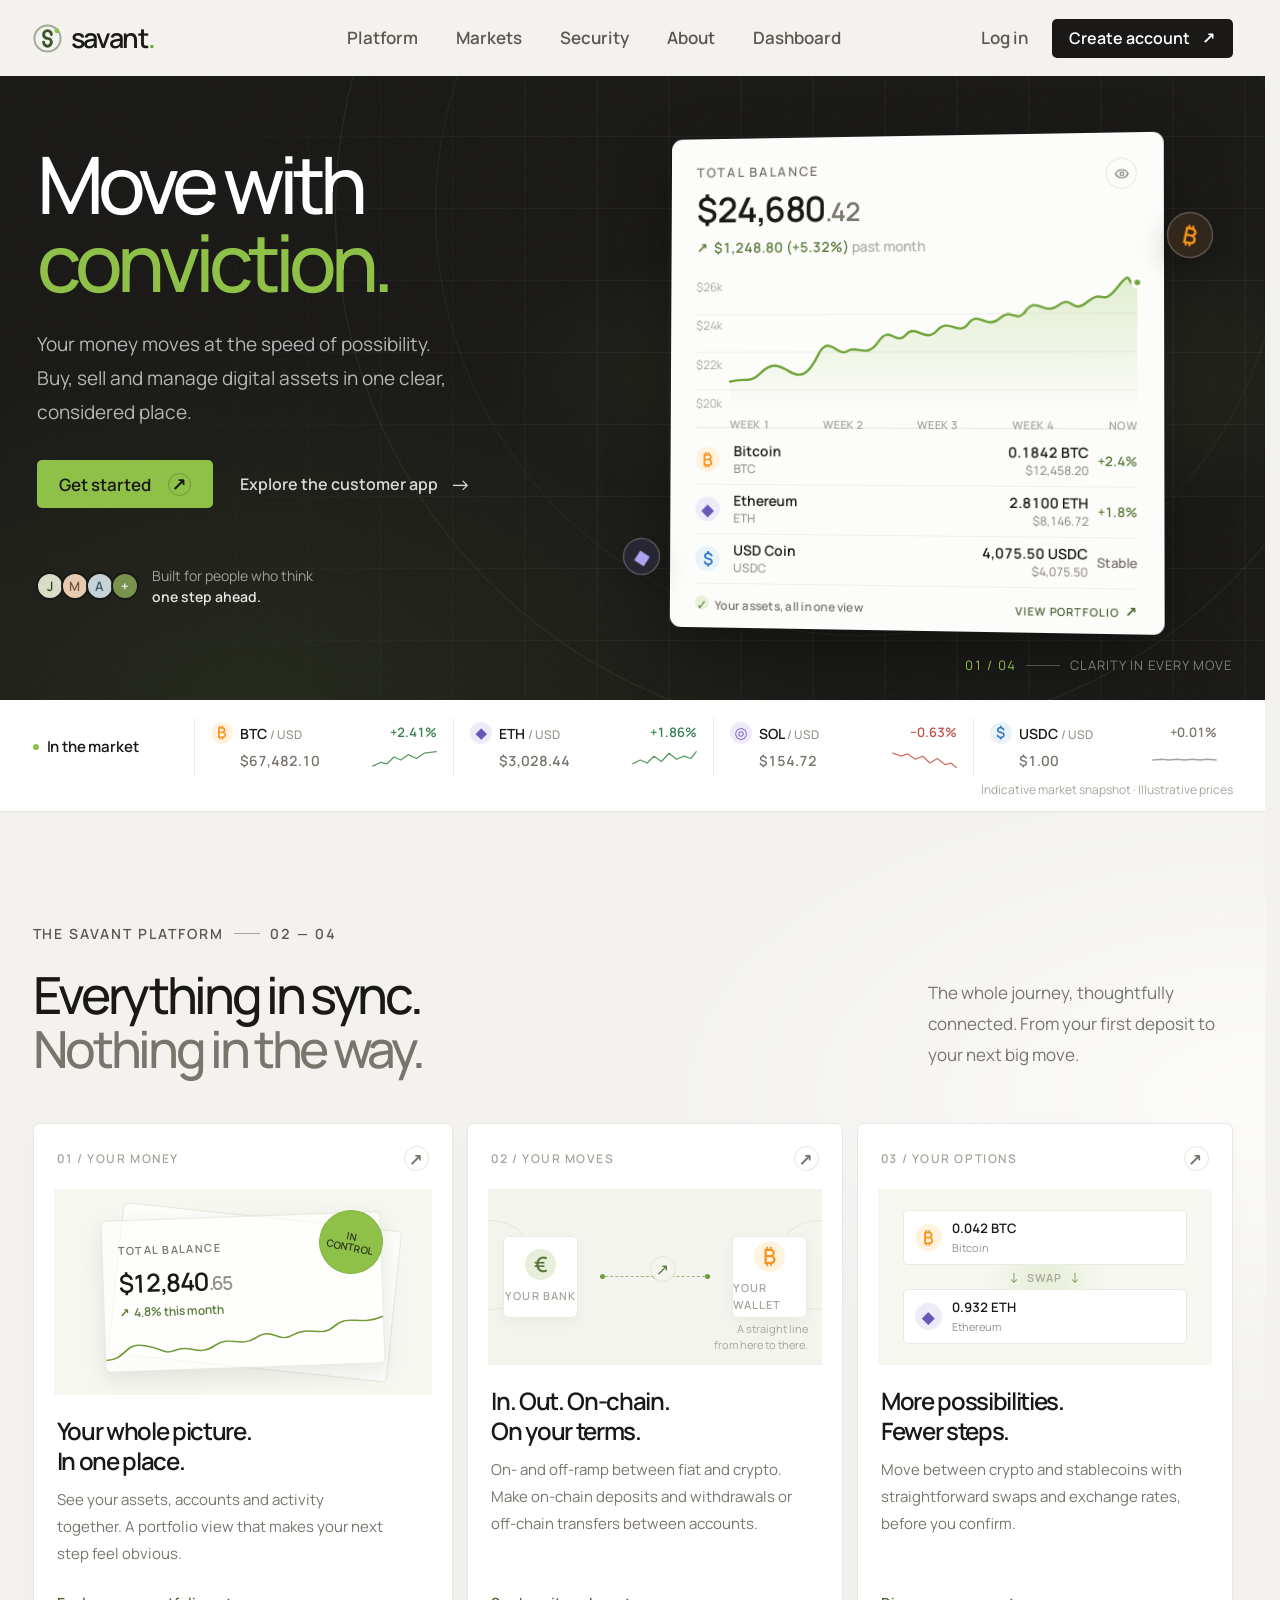
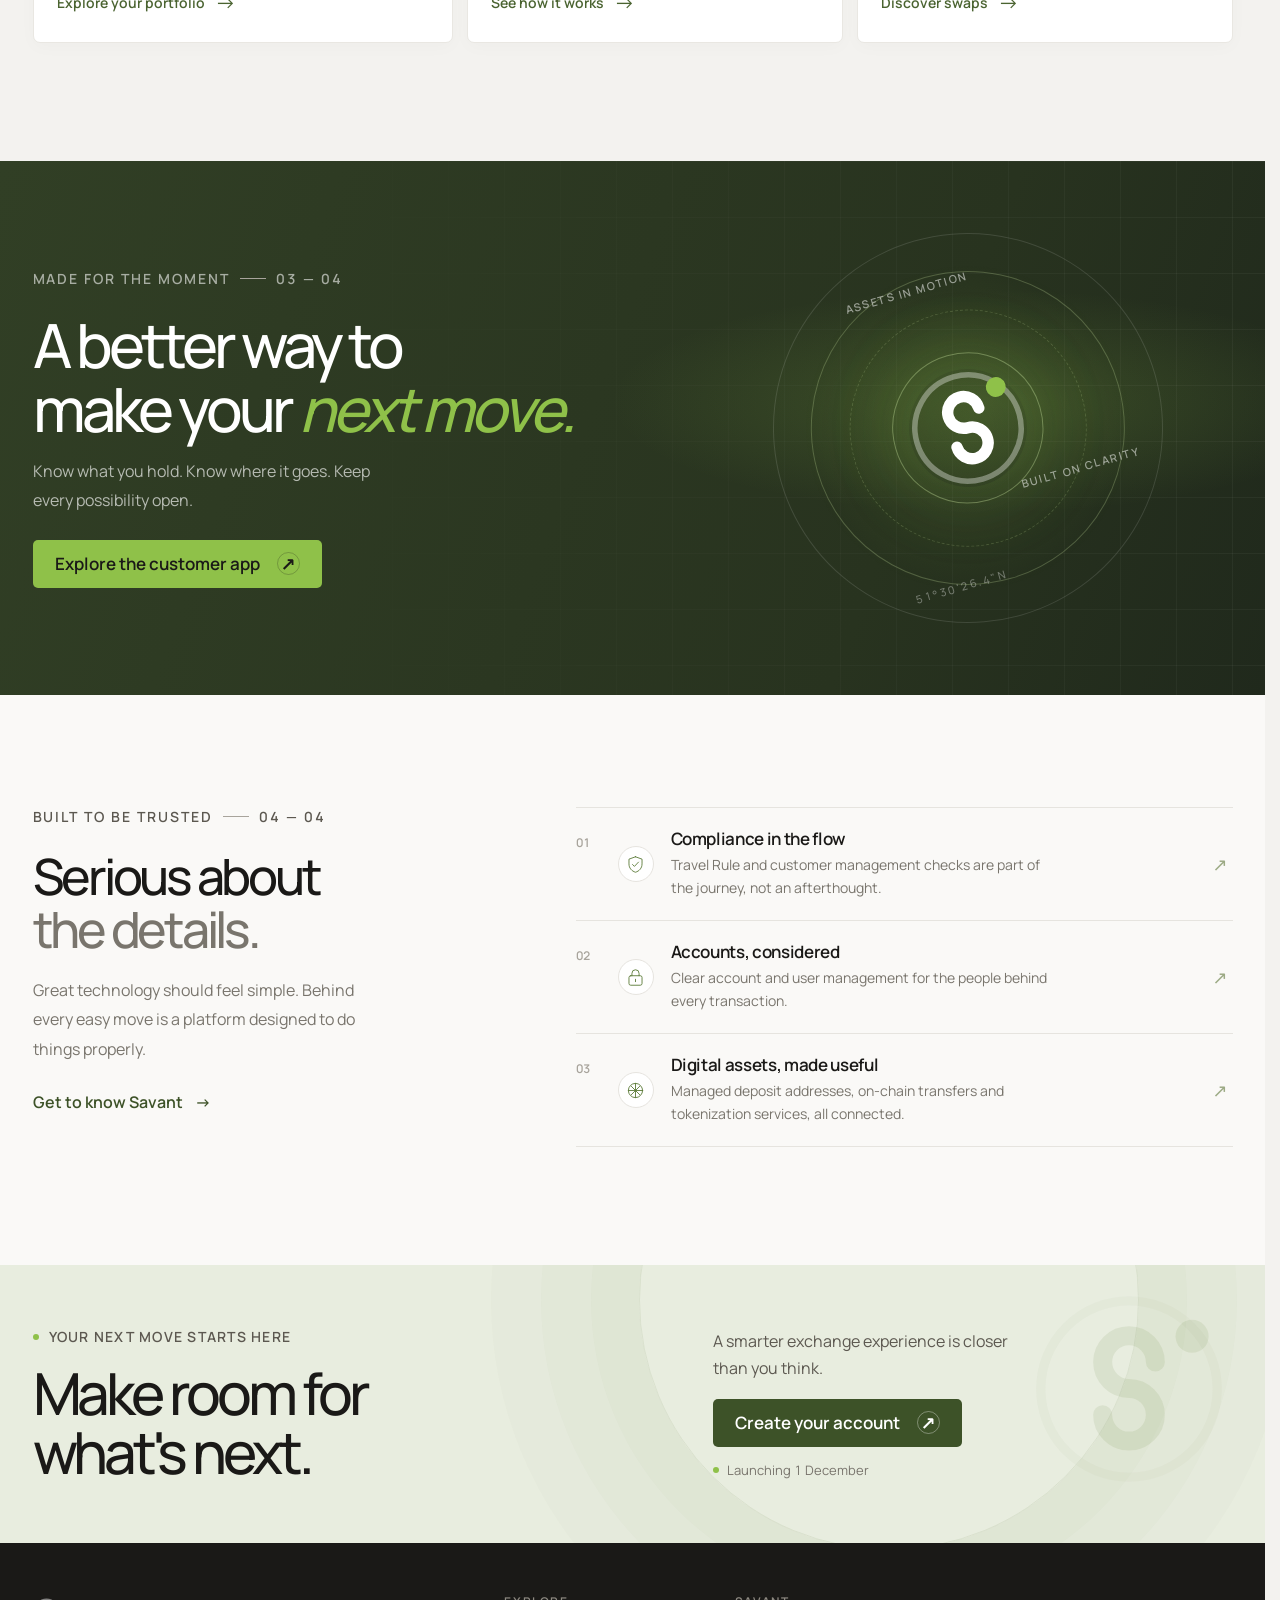
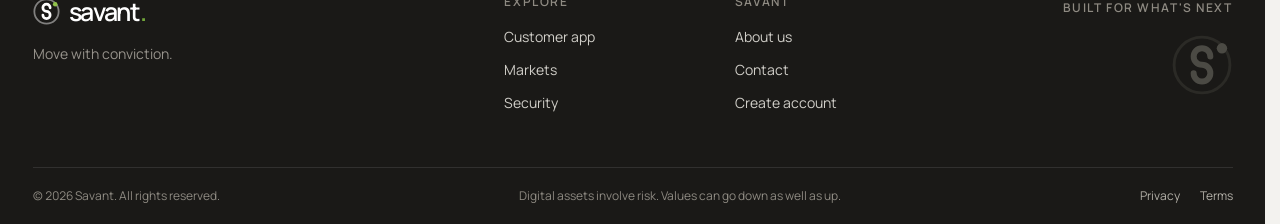
==== commit b76b759a: "Rescale the type, wire in the logo, fix the hero Four pieces of work that land in the same files, so" ====
--- a/index.html
+++ b/index.html
@@ -4,6 +4,9 @@
     <meta charset="UTF-8">
     <meta name="viewport" content="width=device-width, initial-scale=1">
     <meta name="theme-color" content="#f3f2ef">
+    <link rel="icon" href="images/logo/favicon.svg" type="image/svg+xml">
+    <link rel="icon" href="images/logo/favicon.ico" sizes="32x32">
+    <link rel="apple-touch-icon" href="images/logo/png/apple-touch-icon-180.png">
     <meta
       name="description"
       content="One considered place to buy, sell, swap and manage digital assets. Meet Savant, the exchange built for your next move."
@@ -19,10 +22,10 @@
     <header class="site-header">
       <div class="header-inner">
         <a class="brand" href="#" aria-label="Savant home">
-          <svg class="brand-mark" viewBox="0 0 36 36" aria-hidden="true">
-            <path d="M18 2.5 33.5 11v14L18 33.5 2.5 25V11L18 2.5Z" fill="currentColor"/>
-            <path d="m18 9 8 4.5v9L18 27l-8-4.5v-9L18 9Z" fill="#f3f2ef"/>
-            <path d="m18 13.2 4.3 2.4v4.8L18 22.8l-4.3-2.4v-4.8l4.3-2.4Z" fill="currentColor"/>
+          <svg class="brand-mark" viewBox="0 0 32 32" aria-hidden="true">
+            <circle cx="16" cy="16" r="14.4" fill="none" stroke="currentColor" stroke-width="2.1" opacity=".45"/>
+            <path d="M20.3 11.6A4.3 4.3 0 1 0 16 15.9a4.3 4.3 0 1 1-4.3 4.3" fill="none" stroke="currentColor" stroke-width="3.2" stroke-linecap="round"/>
+            <circle cx="26.3" cy="7.4" r="2.7" fill="#8fc149"/>
           </svg>
           <span>savant<span class="brand-period">.</span></span>
         </a>
@@ -37,6 +40,7 @@
           <a href="#markets">Markets</a>
           <a href="#security">Security</a>
           <a href="#about">About</a>
+          <a href="app.html">Dashboard</a>
         </nav>
 
         <div class="header-actions">
@@ -55,7 +59,6 @@
         <div class="hero-orbit hero-orbit-two"></div>
         <div class="hero-inner">
           <div class="hero-copy">
-            <div class="eyebrow hero-eyebrow"><span class="live-dot"></span> Launching 1 December · A new standard for digital assets</div>
             <h1 id="hero-title">Move with<br><span>conviction.</span></h1>
             <p class="hero-description">
               Your money moves at the speed of possibility. Buy, sell and manage
@@ -76,7 +79,6 @@
           </div>
 
           <div class="hero-visual" aria-label="Savant portfolio preview">
-            <div class="orbit-label orbit-label-top"><span class="orbit-dot"></span> YOUR PORTFOLIO</div>
             <div class="portfolio-card">
               <div class="portfolio-head">
                 <div>
@@ -234,7 +236,13 @@
             <div class="quote-ring quote-ring-outer"></div>
             <div class="quote-ring quote-ring-middle"></div>
             <div class="quote-ring quote-ring-inner"></div>
-            <div class="quote-art-center"><span>S</span><i></i></div>
+            <div class="quote-art-center">
+            <svg viewBox="0 0 32 32" aria-hidden="true">
+              <circle cx="16" cy="16" r="14.4" fill="none" stroke="currentColor" stroke-width="1.5" opacity=".35"/>
+              <path d="M20.3 11.6A4.3 4.3 0 1 0 16 15.9a4.3 4.3 0 1 1-4.3 4.3" fill="none" stroke="currentColor" stroke-width="3.1" stroke-linecap="round"/>
+              <circle cx="26.3" cy="7.4" r="2.7" fill="#8fc149"/>
+            </svg>
+          </div>
             <span class="quote-art-label quote-label-one">ASSETS IN MOTION</span>
             <span class="quote-art-label quote-label-two">BUILT ON CLARITY</span>
             <span class="quote-art-coordinate">51°30'26.4"N</span>
@@ -284,7 +292,13 @@
             <a class="button button-lime" href="auth.html?view=signup">Create your account <span class="button-arrow" aria-hidden="true">↗</span></a>
             <span class="availability-note"><span class="availability-dot"></span> Launching 1 December</span>
           </div>
-          <div class="get-started-mark" aria-hidden="true">S<span>.</span></div>
+          <div class="get-started-mark" aria-hidden="true">
+            <svg viewBox="0 0 32 32" aria-hidden="true">
+              <circle cx="16" cy="16" r="14.4" fill="none" stroke="currentColor" stroke-width="1.5" opacity=".35"/>
+              <path d="M20.3 11.6A4.3 4.3 0 1 0 16 15.9a4.3 4.3 0 1 1-4.3 4.3" fill="none" stroke="currentColor" stroke-width="3.1" stroke-linecap="round"/>
+              <circle cx="26.3" cy="7.4" r="2.7" fill="currentColor"/>
+            </svg>
+          </div>
         </div>
       </section>
     </main>
@@ -293,11 +307,11 @@
       <div class="footer-main">
         <div class="footer-brand-block">
           <a class="brand footer-brand" href="#" aria-label="Savant home">
-            <svg class="brand-mark" viewBox="0 0 36 36" aria-hidden="true">
-              <path d="M18 2.5 33.5 11v14L18 33.5 2.5 25V11L18 2.5Z" fill="currentColor"/>
-              <path d="m18 9 8 4.5v9L18 27l-8-4.5v-9L18 9Z" fill="#1a1917"/>
-              <path d="m18 13.2 4.3 2.4v4.8L18 22.8l-4.3-2.4v-4.8l4.3-2.4Z" fill="currentColor"/>
-            </svg>
+            <svg class="brand-mark" viewBox="0 0 32 32" aria-hidden="true">
+            <circle cx="16" cy="16" r="14.4" fill="none" stroke="currentColor" stroke-width="2.1" opacity=".45"/>
+            <path d="M20.3 11.6A4.3 4.3 0 1 0 16 15.9a4.3 4.3 0 1 1-4.3 4.3" fill="none" stroke="currentColor" stroke-width="3.2" stroke-linecap="round"/>
+            <circle cx="26.3" cy="7.4" r="2.7" fill="#8fc149"/>
+          </svg>
             <span>savant<span class="brand-period">.</span></span>
           </a>
           <p>Move with conviction.</p>
@@ -306,7 +320,13 @@
           <div><span class="footer-label">EXPLORE</span><a href="app.html">Customer app</a><a href="#markets">Markets</a><a href="#security">Security</a></div>
           <div><span class="footer-label">SAVANT</span><a href="#about">About us</a><a href="mailto:hello@savantcrypto.com">Contact</a><a href="auth.html?view=signup">Create account</a></div>
         </div>
-        <div class="footer-note"><span>BUILT FOR WHAT'S NEXT</span><div class="footer-note-mark">S<span>.</span></div></div>
+        <div class="footer-note"><span>BUILT FOR WHAT'S NEXT</span><div class="footer-note-mark">
+            <svg viewBox="0 0 32 32" aria-hidden="true">
+              <circle cx="16" cy="16" r="14.4" fill="none" stroke="currentColor" stroke-width="1.5" opacity=".35"/>
+              <path d="M20.3 11.6A4.3 4.3 0 1 0 16 15.9a4.3 4.3 0 1 1-4.3 4.3" fill="none" stroke="currentColor" stroke-width="3.1" stroke-linecap="round"/>
+              <circle cx="26.3" cy="7.4" r="2.7" fill="currentColor"/>
+            </svg>
+          </div></div>
       </div>
       <div class="footer-bottom">
         <span>© <span id="current-year">2026</span> Savant. All rights reserved.</span>
--- a/styles.css
+++ b/styles.css
@@ -20,12 +20,14 @@
    ============================================================================= */
 
 /* =============================================================================
-   0. FONTS: Manrope, self-hosted. Only 200–600 are shipped, so --weight-bold
-   resolves to the SemiBold face; nothing in the system needs heavier.
+   0. FONTS: Manrope, self-hosted from ./manrope (woff2). Only 200–600 are
+   shipped, so --weight-bold resolves to the SemiBold face; nothing in the
+   system needs heavier. Paths are relative so the template works from the file
+   system and from a server root alike.
    ============================================================================= */
 @font-face {
   font-family: "Manrope";
-  src: url("/manrope/Manrope-ExtraLight.ttf") format("truetype");
+  src: url("manrope/Manrope-ExtraLight.woff2") format("woff2");
   font-weight: 200;
   font-style: normal;
   font-display: swap;
@@ -33,7 +35,7 @@
 
 @font-face {
   font-family: "Manrope";
-  src: url("/manrope/Manrope-Light.ttf") format("truetype");
+  src: url("manrope/Manrope-Light.woff2") format("woff2");
   font-weight: 300;
   font-style: normal;
   font-display: swap;
@@ -41,7 +43,7 @@
 
 @font-face {
   font-family: "Manrope";
-  src: url("/manrope/Manrope-Regular.ttf") format("truetype");
+  src: url("manrope/Manrope-Regular.woff2") format("woff2");
   font-weight: 400;
   font-style: normal;
   font-display: swap;
@@ -49,7 +51,7 @@
 
 @font-face {
   font-family: "Manrope";
-  src: url("/manrope/Manrope-Medium.ttf") format("truetype");
+  src: url("manrope/Manrope-Medium.woff2") format("woff2");
   font-weight: 500;
   font-style: normal;
   font-display: swap;
@@ -57,7 +59,7 @@
 
 @font-face {
   font-family: "Manrope";
-  src: url("/manrope/Manrope-SemiBold.ttf") format("truetype");
+  src: url("manrope/Manrope-SemiBold.woff2") format("woff2");
   font-weight: 600;
   font-style: normal;
   font-display: swap;
--- a/landing.css
+++ b/landing.css
@@ -6,6 +6,7 @@
   --landing-muted: #79756d;
   --landing-line: #e6e4df;
   --landing-shell: 1200px;
+  --header-h: 76px;
 }
 
 html {
@@ -55,7 +56,7 @@
 .site-header {
   position: relative;
   z-index: 20;
-  height: 76px;
+  height: var(--header-h);
   background: var(--landing-paper);
 }
 
@@ -81,7 +82,7 @@
   align-items: center;
   gap: 9px;
   color: var(--landing-ink);
-  font-size: 23px;
+  font-size: 27px;
   font-weight: 700;
   letter-spacing: -1.3px;
 }
@@ -107,7 +108,7 @@
 .primary-nav a,
 .login-link {
   color: #5c5850;
-  font-size: 13px;
+  font-size: 17px;
   font-weight: 600;
   transition: color 160ms ease;
 }
@@ -132,7 +133,7 @@
   padding: 0 21px;
   border: 1px solid transparent;
   border-radius: 5px;
-  font-size: 13px;
+  font-size: 17px;
   font-weight: 700;
   transition: background-color 180ms ease, color 180ms ease, transform 180ms ease;
 }
@@ -154,7 +155,7 @@
   min-height: 39px;
   gap: 12px;
   padding-inline: 16px;
-  font-size: 12px;
+  font-size: 16px;
 }
 
 .button-lime {
@@ -173,7 +174,7 @@
   place-items: center;
   border: 1px solid rgb(26 25 23 / 0.24);
   border-radius: 50%;
-  font-size: 14px;
+  font-size: 18px;
   line-height: 1;
 }
 
@@ -260,18 +261,11 @@
   display: flex;
   align-items: center;
   gap: 10px;
-  font-size: 10px;
+  font-size: 14px;
   font-weight: 700;
   letter-spacing: 0.14em;
   line-height: 1.4;
   text-transform: uppercase;
-}
-
-.hero-eyebrow {
-  margin-bottom: 27px;
-  color: rgb(255 255 255 / 0.67);
-  letter-spacing: 0.07em;
-  text-transform: none;
 }
 
 .live-dot,
@@ -300,7 +294,7 @@
   max-width: 416px;
   margin-top: 25px;
   color: rgb(255 255 255 / 0.68);
-  font-size: 15px;
+  font-size: 19px;
   line-height: 1.8;
 }
 
@@ -316,7 +310,7 @@
   align-items: center;
   gap: 12px;
   color: var(--landing-green);
-  font-size: 12px;
+  font-size: 16px;
   font-weight: 700;
   transition: gap 160ms ease;
 }
@@ -332,7 +326,7 @@
 
 .text-link-light span,
 .feature-link span {
-  font-size: 17px;
+  font-size: 21px;
   font-weight: 400;
 }
 
@@ -358,7 +352,7 @@
   border-radius: 50%;
   background: #d7ddc7;
   color: #354527;
-  font-size: 9px;
+  font-size: 13px;
   font-weight: 700;
 }
 
@@ -379,7 +373,7 @@
 
 .hero-proof p {
   color: rgb(255 255 255 / 0.57);
-  font-size: 10px;
+  font-size: 14px;
   line-height: 1.5;
 }
 
@@ -427,14 +421,14 @@
 .mini-overline {
   display: block;
   color: #79756d;
-  font-size: 9px;
+  font-size: 13px;
   font-weight: 700;
   letter-spacing: 0.13em;
 }
 
 .portfolio-balance {
   margin-top: 8px;
-  font-size: 31px;
+  font-size: 35px;
   font-weight: 600;
   letter-spacing: -1.5px;
   line-height: 1.1;
@@ -442,7 +436,7 @@
 
 .portfolio-balance span {
   color: #79756d;
-  font-size: 22px;
+  font-size: 26px;
 }
 
 .visibility-button {
@@ -467,7 +461,7 @@
 .portfolio-change {
   margin-top: 9px;
   color: #5a7a37;
-  font-size: 10px;
+  font-size: 14px;
   font-weight: 700;
 }
 
@@ -500,7 +494,7 @@
   flex-direction: column;
   justify-content: space-between;
   color: #aaa69d;
-  font-size: 8px;
+  font-size: 12px;
 }
 
 .portfolio-chart {
@@ -533,7 +527,7 @@
   justify-content: space-between;
   padding-top: 4px;
   color: #a8a49c;
-  font-size: 7px;
+  font-size: 11px;
   font-weight: 600;
   letter-spacing: 0.04em;
 }
@@ -558,7 +552,7 @@
   flex: 0 0 auto;
   place-items: center;
   border-radius: 50%;
-  font-size: 13px;
+  font-size: 17px;
   font-weight: 700;
 }
 
@@ -584,7 +578,7 @@
 
 .asset-name,
 .asset-amount {
-  font-size: 10px;
+  font-size: 14px;
   font-weight: 700;
   line-height: 1.4;
 }
@@ -593,7 +587,7 @@
 .asset-amount small {
   display: block;
   color: #969188;
-  font-size: 8px;
+  font-size: 12px;
   font-weight: 500;
 }
 
@@ -604,7 +598,7 @@
 .asset-move,
 .asset-stable {
   color: #5a7a37;
-  font-size: 9px;
+  font-size: 13px;
   font-weight: 700;
   text-align: right;
 }
@@ -619,20 +613,20 @@
   align-items: center;
   justify-content: space-between;
   color: #79756d;
-  font-size: 8px;
+  font-size: 12px;
   font-weight: 700;
   letter-spacing: 0.02em;
 }
 
 .portfolio-footer > span:last-child {
   color: #4a6330;
-  font-size: 7px;
+  font-size: 11px;
   letter-spacing: 0.08em;
 }
 
 .portfolio-footer b {
   margin-left: 3px;
-  font-size: 10px;
+  font-size: 14px;
 }
 
 .secure-mark {
@@ -644,38 +638,7 @@
   border-radius: 50%;
   background: #e7f0d9;
   color: #5a7a37;
-  font-size: 9px;
-}
-
-.orbit-label {
-  position: absolute;
-  z-index: 1;
-  color: rgb(255 255 255 / 0.54);
-  font-size: 8px;
-  font-weight: 700;
-  letter-spacing: 0.16em;
-}
-
-.orbit-label-top {
-  top: 28px;
-  left: 7%;
-  display: flex;
-  align-items: center;
-  gap: 9px;
-}
-
-.orbit-dot {
-  width: 6px;
-  height: 6px;
-  border-radius: 50%;
-  background: var(--landing-lime);
-}
-
-.orbit-label-bottom {
-  right: 3%;
-  bottom: 17px;
-  display: flex;
-  align-items: center;
+  font-size: 13px;
 }
 
 .floating-coin {
@@ -688,13 +651,13 @@
   border: 1px solid rgb(255 255 255 / 0.33);
   border-radius: 50%;
   box-shadow: 0 12px 30px rgb(0 0 0 / 0.2);
-  font-size: 19px;
+  font-size: 23px;
   font-weight: 600;
 }
 
 .floating-coin-one {
   top: 77px;
-  right: 1%;
+  right: calc((100% - 495px) / 2 - 52px);
   background: #32271b;
   color: #f7931a;
   transform: rotate(12deg);
@@ -702,12 +665,12 @@
 
 .floating-coin-two {
   bottom: 55px;
-  left: 0;
+  left: calc((100% - 495px) / 2 - 43px);
   width: 37px;
   height: 37px;
   background: #282632;
   color: #aca4f1;
-  font-size: 17px;
+  font-size: 21px;
   transform: rotate(-12deg);
 }
 
@@ -719,7 +682,7 @@
   align-items: center;
   gap: 10px;
   color: rgb(255 255 255 / 0.44);
-  font-size: 9px;
+  font-size: 13px;
   letter-spacing: 0.08em;
   text-transform: uppercase;
 }
@@ -761,7 +724,7 @@
 }
 
 .market-heading h2 {
-  font-size: 11px;
+  font-size: 15px;
   font-weight: 700;
   letter-spacing: -0.01em;
 }
@@ -787,7 +750,7 @@
   display: flex;
   align-items: center;
   gap: 7px;
-  font-size: 10px;
+  font-size: 14px;
   font-weight: 700;
   white-space: nowrap;
 }
@@ -795,12 +758,12 @@
 .market-coin .coin-icon {
   width: 22px;
   height: 22px;
-  font-size: 11px;
+  font-size: 15px;
 }
 
 .market-coin small {
   color: #969188;
-  font-size: 8px;
+  font-size: 12px;
   font-weight: 500;
 }
 
@@ -808,7 +771,7 @@
   grid-column: 1;
   margin-left: 29px;
   color: #79756d;
-  font-size: 10px;
+  font-size: 14px;
   font-weight: 600;
   white-space: nowrap;
 }
@@ -816,7 +779,7 @@
 .market-change {
   grid-column: 2;
   grid-row: 1;
-  font-size: 9px;
+  font-size: 13px;
   font-weight: 700;
   text-align: right;
   white-space: nowrap;
@@ -866,7 +829,7 @@
   grid-column: 2;
   justify-self: end;
   color: #a8a49c;
-  font-size: 8px;
+  font-size: 12px;
   line-height: 1;
 }
 
@@ -916,7 +879,7 @@
   max-width: 305px;
   padding-bottom: 5px;
   color: #79756d;
-  font-size: 13px;
+  font-size: 17px;
   line-height: 1.8;
 }
 
@@ -951,7 +914,7 @@
   align-items: center;
   justify-content: space-between;
   color: #a8a49c;
-  font-size: 8px;
+  font-size: 12px;
   font-weight: 700;
   letter-spacing: 0.13em;
 }
@@ -964,13 +927,13 @@
   border: 1px solid #e6e4df;
   border-radius: 50%;
   color: #79756d;
-  font-size: 13px;
+  font-size: 17px;
 }
 
 .feature-illustration {
   position: relative;
   display: grid;
-  height: 176px;
+  height: 206px;
   flex: 0 0 auto;
   place-items: center;
   margin: 18px -3px 21px;
@@ -981,7 +944,7 @@
 .balance-float {
   position: absolute;
   width: 74%;
-  height: 128px;
+  height: 152px;
   border: 1px solid rgb(90 122 55 / 0.14);
   border-radius: 5px;
   background: rgb(255 255 255 / 0.62);
@@ -997,31 +960,31 @@
   display: flex;
   flex-direction: column;
   justify-content: center;
-  padding: 13px 15px 7px;
+  padding: 13px 15px 40px;
   box-shadow: 0 8px 22px rgb(26 25 23 / 0.09);
   transform: rotate(-2deg);
 }
 
 .mini-overline {
-  font-size: 7px;
+  font-size: 11px;
 }
 
 .mini-balance {
   margin-top: 5px;
-  font-size: 21px;
+  font-size: 25px;
   font-weight: 700;
   letter-spacing: -0.07em;
 }
 
 .mini-balance span {
   color: #969188;
-  font-size: 15px;
+  font-size: 19px;
 }
 
 .mini-growth {
   margin-top: 2px;
   color: #5a7a37;
-  font-size: 8px;
+  font-size: 12px;
   font-weight: 700;
 }
 
@@ -1040,16 +1003,16 @@
   top: 21px;
   right: 13%;
   display: grid;
-  width: 44px;
-  height: 44px;
+  width: 64px;
+  height: 64px;
   place-content: center;
   border: 1px solid rgb(90 122 55 / 0.17);
   border-radius: 50%;
   background: #8fc149;
   color: #293421;
-  font-size: 7px;
-  font-weight: 700;
-  letter-spacing: 0.04em;
+  font-size: 10px;
+  font-weight: 700;
+  letter-spacing: 0.02em;
   line-height: 1.15;
   text-align: center;
   transform: rotate(11deg);
@@ -1057,7 +1020,7 @@
 
 .feature-card h3 {
   margin-bottom: 10px;
-  font-size: 20px;
+  font-size: 24px;
   font-weight: 600;
   letter-spacing: -0.055em;
   line-height: 1.24;
@@ -1066,7 +1029,7 @@
 .feature-card > p {
   max-width: 330px;
   color: #79756d;
-  font-size: 11px;
+  font-size: 15px;
   line-height: 1.8;
 }
 
@@ -1078,7 +1041,7 @@
   margin-top: auto;
   padding-top: 20px;
   color: #4a6330;
-  font-size: 10px;
+  font-size: 14px;
   font-weight: 700;
   transition: gap 160ms ease;
 }
@@ -1140,7 +1103,7 @@
   border-radius: 50%;
   background: #e7efdc;
   color: #5a7a37;
-  font-size: 17px;
+  font-size: 21px;
   font-weight: 700;
 }
 
@@ -1151,7 +1114,7 @@
 
 .transfer-node small {
   color: #a8a49c;
-  font-size: 6px;
+  font-size: 11px;
   font-weight: 700;
   letter-spacing: 0.1em;
 }
@@ -1185,7 +1148,7 @@
   border-radius: 50%;
   background: #f4f4ef;
   color: #5a7a37;
-  font-size: 12px;
+  font-size: 16px;
   font-style: normal;
 }
 
@@ -1194,7 +1157,7 @@
   right: 14px;
   bottom: 12px;
   color: #a8a49c;
-  font-size: 7px;
+  font-size: 11px;
   line-height: 1.45;
   text-align: right;
 }
@@ -1234,13 +1197,13 @@
 }
 
 .swap-token b {
-  font-size: 9px;
+  font-size: 13px;
 }
 
 .swap-token small {
   margin-top: 1px;
   color: #969188;
-  font-size: 7px;
+  font-size: 11px;
 }
 
 .swap-direction {
@@ -1249,13 +1212,13 @@
   justify-content: center;
   gap: 8px;
   color: #799552;
-  font-size: 10px;
+  font-size: 14px;
   line-height: 1;
 }
 
 .swap-direction small {
   color: #a8a49c;
-  font-size: 6px;
+  font-size: 11px;
   font-weight: 700;
   letter-spacing: 0.1em;
 }
@@ -1316,7 +1279,7 @@
   margin-top: 17px;
   margin-bottom: 25px;
   color: rgb(255 255 255 / 0.65);
-  font-size: 12px;
+  font-size: 16px;
   line-height: 1.8;
 }
 
@@ -1364,39 +1327,25 @@
   top: 50%;
   left: 50%;
   display: grid;
-  width: 102px;
-  height: 102px;
+  width: 118px;
+  height: 118px;
   place-items: center;
-  border: 1px solid rgb(255 255 255 / 0.2);
   border-radius: 50%;
-  background: linear-gradient(145deg, #91bd54, #546f37);
-  box-shadow: 0 0 70px rgb(143 193 73 / 0.22), inset 0 1px 1px rgb(255 255 255 / 0.35);
-  color: #26331e;
-  transform: translate(-50%, -50%) rotate(16deg);
-}
-
-.quote-art-center span {
-  font-size: 48px;
-  font-weight: 700;
-  letter-spacing: -0.1em;
-}
-
-.quote-art-center i {
-  position: absolute;
-  top: 15px;
-  right: 17px;
-  width: 8px;
-  height: 8px;
-  border-radius: 50%;
-  background: #d9e8c1;
-  box-shadow: 0 0 10px rgb(255 255 255 / 0.4);
+  box-shadow: 0 0 80px 10px rgb(143 193 73 / 0.16);
+  color: #ffffff;
+  transform: translate(-50%, -50%);
+}
+
+.quote-art-center svg {
+  width: 100%;
+  height: 100%;
 }
 
 .quote-art-label,
 .quote-art-coordinate {
   position: absolute;
   color: rgb(255 255 255 / 0.52);
-  font-size: 7px;
+  font-size: 11px;
   font-weight: 700;
   letter-spacing: 0.16em;
 }
@@ -1436,7 +1385,7 @@
   max-width: 340px;
   margin-top: 20px;
   color: #79756d;
-  font-size: 12px;
+  font-size: 16px;
   line-height: 1.85;
 }
 
@@ -1461,7 +1410,7 @@
   align-self: start;
   padding-top: 26px;
   color: #a8a49c;
-  font-size: 8px;
+  font-size: 12px;
   font-weight: 700;
 }
 
@@ -1487,7 +1436,7 @@
 
 .trust-item h3 {
   margin-bottom: 5px;
-  font-size: 13px;
+  font-size: 17px;
   font-weight: 700;
   letter-spacing: -0.02em;
 }
@@ -1495,13 +1444,13 @@
 .trust-item p {
   max-width: 390px;
   color: #79756d;
-  font-size: 10px;
+  font-size: 14px;
   line-height: 1.6;
 }
 
 .trust-arrow {
   color: #9caa85;
-  font-size: 14px;
+  font-size: 18px;
 }
 
 .get-started-section {
@@ -1570,7 +1519,7 @@
 .get-started-action > p {
   max-width: 300px;
   color: #5c5850;
-  font-size: 12px;
+  font-size: 16px;
   line-height: 1.7;
 }
 
@@ -1593,7 +1542,7 @@
   align-items: center;
   gap: 8px;
   color: #79756d;
-  font-size: 9px;
+  font-size: 13px;
 }
 
 .availability-dot {
@@ -1604,19 +1553,18 @@
 
 .get-started-mark {
   position: absolute;
-  top: 22px;
-  right: -15px;
-  color: rgb(90 122 55 / 0.08);
-  font-size: 245px;
-  font-weight: 700;
-  letter-spacing: -0.16em;
-  line-height: 1;
+  top: 26px;
+  right: 6px;
+  width: 196px;
+  height: 196px;
+  color: rgb(90 122 55 / 0.1);
   pointer-events: none;
 }
 
-.get-started-mark span,
-.footer-note-mark span {
-  color: #71a53a;
+.get-started-mark svg,
+.footer-note-mark svg {
+  width: 100%;
+  height: 100%;
 }
 
 .site-footer {
@@ -1635,19 +1583,19 @@
 
 .footer-brand {
   color: white;
-  font-size: 21px;
+  font-size: 25px;
 }
 
 .footer-brand .brand-mark {
   width: 27px;
   height: 27px;
-  color: #8fc149;
+  color: #ffffff;
 }
 
 .footer-brand-block > p {
   margin-top: 12px;
   color: #97938c;
-  font-size: 10px;
+  font-size: 14px;
 }
 
 .footer-links {
@@ -1667,14 +1615,14 @@
 .footer-note > span {
   margin-bottom: 3px;
   color: #8e8a82;
-  font-size: 8px;
+  font-size: 12px;
   font-weight: 700;
   letter-spacing: 0.13em;
 }
 
 .footer-links a {
   color: #d0cec8;
-  font-size: 10px;
+  font-size: 14px;
   transition: color 150ms ease;
 }
 
@@ -1692,15 +1640,9 @@
 }
 
 .footer-note-mark {
-  color: #45443f;
-  font-size: 69px;
-  font-weight: 700;
-  letter-spacing: -0.14em;
-  line-height: 0.9;
-}
-
-.footer-note-mark span {
-  color: #647d46;
+  width: 62px;
+  height: 62px;
+  color: #4b4a44;
 }
 
 .footer-bottom {
@@ -1711,7 +1653,7 @@
   gap: 20px;
   border-top: 1px solid rgb(255 255 255 / 0.1);
   color: #8e8a82;
-  font-size: 8px;
+  font-size: 12px;
 }
 
 .footer-bottom > div {
@@ -1750,6 +1692,13 @@
     --landing-shell: 930px;
   }
 
+  /* The card now fills its column, so there is no gutter left for the badges
+     to float in — below this they would clip off the edge of the viewport. */
+  .floating-coin-one,
+  .floating-coin-two {
+    display: none;
+  }
+
   .hero-inner {
     grid-template-columns: 0.88fr 1.12fr;
     gap: 20px;
@@ -1791,198 +1740,6 @@
 
   .trust-shell {
     gap: 60px;
-  }
-}
-
-@media (max-width: 820px) {
-  .header-inner,
-  .section-shell,
-  .market-strip-inner,
-  .quote-shell,
-  .footer-main,
-  .footer-bottom,
-  .get-started-inner {
-    width: min(100% - 44px, 680px);
-  }
-
-  .site-header {
-    height: 68px;
-  }
-
-  .primary-nav {
-    gap: 23px;
-    margin-left: 0;
-  }
-
-  .header-actions {
-    gap: 15px;
-  }
-
-  .hero-inner {
-    width: min(100% - 44px, 680px);
-    grid-template-columns: 1fr 1fr;
-    min-height: 570px;
-    gap: 5px;
-    padding-block: 50px 55px;
-  }
-
-  .hero {
-    min-height: 570px;
-  }
-
-  .hero-copy {
-    padding-left: 0;
-  }
-
-  .hero h1 {
-    font-size: clamp(49px, 7vw, 65px);
-  }
-
-  .hero-description {
-    font-size: 13px;
-  }
-
-  .hero-actions {
-    align-items: flex-start;
-    flex-direction: column;
-    gap: 15px;
-  }
-
-  .hero-proof {
-    margin-top: 35px;
-  }
-
-  .hero-visual {
-    min-height: 430px;
-  }
-
-  .portfolio-card {
-    padding: 18px 16px 0;
-    transform: none;
-  }
-
-  .portfolio-balance {
-    font-size: 25px;
-  }
-
-  .portfolio-balance span {
-    font-size: 18px;
-  }
-
-  .asset-row {
-    grid-template-columns: 26px 0.85fr 1.2fr;
-    gap: 6px;
-  }
-
-  .asset-row > :last-child {
-    display: none;
-  }
-
-  .orbit-label-top {
-    left: 0;
-  }
-
-  .floating-coin-one {
-    right: -2%;
-  }
-
-  .hero-bottom-note {
-    right: 22px;
-  }
-
-  .market-item {
-    padding-inline: 10px;
-  }
-
-  .market-price {
-    margin-left: 0;
-  }
-
-  .sparkline {
-    width: 47px;
-  }
-
-  .section-pad {
-    padding-block: 85px;
-  }
-
-  .feature-grid {
-    grid-template-columns: repeat(2, minmax(0, 1fr));
-  }
-
-  .feature-card {
-    min-height: 420px;
-  }
-
-  .feature-card-large {
-    grid-column: span 2;
-    min-height: 390px;
-  }
-
-  .feature-card-large .feature-illustration {
-    height: 150px;
-  }
-
-  .quote-shell {
-    min-height: 360px;
-    grid-template-columns: 1fr 0.72fr;
-    gap: 20px;
-  }
-
-  .quote-art {
-    width: 290px;
-  }
-
-  .quote-art-center {
-    width: 78px;
-    height: 78px;
-  }
-
-  .quote-art-center span {
-    font-size: 37px;
-  }
-
-  .trust-shell {
-    grid-template-columns: 1fr;
-    gap: 40px;
-  }
-
-  .trust-intro > p:not(.eyebrow) {
-    max-width: 430px;
-  }
-
-  .get-started-inner {
-    min-height: 250px;
-  }
-
-  .footer-main {
-    grid-template-columns: 0.8fr 1fr 0.45fr;
-    gap: 25px;
-  }
-}
-
-@media (max-width: 620px) {
-  .header-inner,
-  .section-shell,
-  .market-strip-inner,
-  .quote-shell,
-  .footer-main,
-  .footer-bottom,
-  .get-started-inner {
-    width: calc(100% - 40px);
-  }
-
-  .site-header {
-    height: 64px;
-  }
-
-  .brand {
-    font-size: 21px;
-  }
-
-  .brand-mark {
-    width: 27px;
-    height: 27px;
   }
 
   .menu-toggle {
@@ -2015,7 +1772,7 @@
 
   .primary-nav {
     position: absolute;
-    top: 64px;
+    top: var(--header-h);
     right: 0;
     left: 0;
     display: none;
@@ -2042,6 +1799,194 @@
   }
 
   .header-actions {
+    margin-left: 14px;
+  }
+}
+
+@media (max-width: 820px) {
+  :root {
+    --header-h: 68px;
+  }
+
+  .header-inner,
+  .section-shell,
+  .market-strip-inner,
+  .quote-shell,
+  .footer-main,
+  .footer-bottom,
+  .get-started-inner {
+    width: min(100% - 44px, 680px);
+  }
+
+  .primary-nav {
+    gap: 23px;
+    margin-left: 0;
+  }
+
+  .header-actions {
+    gap: 15px;
+  }
+
+  .hero-inner {
+    width: min(100% - 44px, 680px);
+    grid-template-columns: 1fr 1fr;
+    min-height: 570px;
+    gap: 5px;
+    padding-block: 50px 55px;
+  }
+
+  .hero {
+    min-height: 570px;
+  }
+
+  .hero-copy {
+    padding-left: 0;
+  }
+
+  .hero h1 {
+    font-size: clamp(49px, 7vw, 65px);
+  }
+
+  .hero-description {
+    font-size: 17px;
+  }
+
+  .hero-actions {
+    align-items: flex-start;
+    flex-direction: column;
+    gap: 15px;
+  }
+
+  .hero-proof {
+    margin-top: 35px;
+  }
+
+  .hero-visual {
+    min-height: 430px;
+  }
+
+  .portfolio-card {
+    padding: 18px 16px 0;
+    transform: none;
+  }
+
+  .portfolio-balance {
+    font-size: 29px;
+  }
+
+  .portfolio-balance span {
+    font-size: 22px;
+  }
+
+  .asset-row {
+    grid-template-columns: 26px 0.85fr 1.2fr;
+    gap: 6px;
+  }
+
+  .asset-row > :last-child {
+    display: none;
+  }
+
+  .hero-bottom-note {
+    right: 22px;
+  }
+
+  .market-item {
+    padding-inline: 10px;
+  }
+
+  .market-price {
+    margin-left: 0;
+  }
+
+  .sparkline {
+    width: 47px;
+  }
+
+  .section-pad {
+    padding-block: 85px;
+  }
+
+  .feature-grid {
+    grid-template-columns: repeat(2, minmax(0, 1fr));
+  }
+
+  .feature-card {
+    min-height: 420px;
+  }
+
+  .feature-card-large {
+    grid-column: span 2;
+    min-height: 390px;
+  }
+
+  .feature-card-large .feature-illustration {
+    height: 150px;
+  }
+
+  .quote-shell {
+    min-height: 360px;
+    grid-template-columns: 1fr 0.72fr;
+    gap: 20px;
+  }
+
+  .quote-art {
+    width: 290px;
+  }
+
+  .quote-art-center {
+    width: 78px;
+    height: 78px;
+  }
+
+  .quote-art-center span {
+    font-size: 41px;
+  }
+
+  .trust-shell {
+    grid-template-columns: 1fr;
+    gap: 40px;
+  }
+
+  .trust-intro > p:not(.eyebrow) {
+    max-width: 430px;
+  }
+
+  .get-started-inner {
+    min-height: 250px;
+  }
+
+  .footer-main {
+    grid-template-columns: 0.8fr 1fr 0.45fr;
+    gap: 25px;
+  }
+}
+
+@media (max-width: 620px) {
+  :root {
+    --header-h: 64px;
+  }
+
+  .header-inner,
+  .section-shell,
+  .market-strip-inner,
+  .quote-shell,
+  .footer-main,
+  .footer-bottom,
+  .get-started-inner {
+    width: calc(100% - 40px);
+  }
+
+  .brand {
+    font-size: 25px;
+  }
+
+  .brand-mark {
+    width: 27px;
+    height: 27px;
+  }
+
+  .header-actions {
     gap: 12px;
     margin-left: 13px;
   }
@@ -2053,7 +1998,7 @@
   .button-small {
     min-height: 36px;
     padding-inline: 11px;
-    font-size: 10px;
+    font-size: 14px;
   }
 
   .button-small span {
@@ -2076,11 +2021,6 @@
     padding: 0;
   }
 
-  .hero-eyebrow {
-    margin-bottom: 22px;
-    font-size: 9px;
-  }
-
   .hero h1 {
     font-size: clamp(54px, 14vw, 74px);
   }
@@ -2088,7 +2028,7 @@
   .hero-description {
     max-width: 360px;
     margin-top: 18px;
-    font-size: 13px;
+    font-size: 17px;
     line-height: 1.75;
   }
 
@@ -2103,18 +2043,18 @@
     min-height: 44px;
     gap: 10px;
     padding-inline: 13px;
-    font-size: 11px;
+    font-size: 15px;
   }
 
   .hero-actions .button-arrow {
     width: 20px;
     height: 20px;
-    font-size: 12px;
+    font-size: 16px;
   }
 
   .hero-actions .text-link {
     gap: 7px;
-    font-size: 10px;
+    font-size: 14px;
   }
 
   .hero-proof {
@@ -2136,11 +2076,11 @@
   }
 
   .portfolio-balance {
-    font-size: 26px;
+    font-size: 30px;
   }
 
   .portfolio-balance span {
-    font-size: 18px;
+    font-size: 22px;
   }
 
   .chart-wrap {
@@ -2155,34 +2095,6 @@
 
   .asset-row > :last-child {
     display: none;
-  }
-
-  .orbit-label-top {
-    top: 3px;
-    left: 7px;
-    font-size: 7px;
-  }
-
-  .orbit-label-bottom {
-    right: 2px;
-    bottom: 0;
-    font-size: 7px;
-  }
-
-  .floating-coin-one {
-    top: 45px;
-    right: -6px;
-    width: 35px;
-    height: 35px;
-    font-size: 15px;
-  }
-
-  .floating-coin-two {
-    bottom: 39px;
-    left: -6px;
-    width: 31px;
-    height: 31px;
-    font-size: 14px;
   }
 
   .hero-bottom-note {
@@ -2218,26 +2130,26 @@
 
   .market-coin {
     gap: 5px;
-    font-size: 9px;
+    font-size: 13px;
   }
 
   .market-coin .coin-icon {
     width: 19px;
     height: 19px;
-    font-size: 10px;
+    font-size: 14px;
   }
 
   .market-coin small {
-    font-size: 7px;
+    font-size: 11px;
   }
 
   .market-price {
     grid-row: 2;
-    font-size: 9px;
+    font-size: 13px;
   }
 
   .market-change {
-    font-size: 8px;
+    font-size: 12px;
   }
 
   .sparkline {
@@ -2246,7 +2158,7 @@
   }
 
   .market-disclaimer {
-    font-size: 7px;
+    font-size: 11px;
   }
 
   .section-pad {
@@ -2262,7 +2174,7 @@
 
   .section-eyebrow {
     margin-bottom: 18px;
-    font-size: 8px;
+    font-size: 12px;
   }
 
   .section-heading h2,
@@ -2272,7 +2184,7 @@
 
   .section-intro {
     max-width: 360px;
-    font-size: 11px;
+    font-size: 15px;
   }
 
   .feature-grid {
@@ -2295,11 +2207,11 @@
   }
 
   .feature-card h3 {
-    font-size: 19px;
+    font-size: 23px;
   }
 
   .feature-card > p {
-    font-size: 10px;
+    font-size: 14px;
   }
 
   .quote-shell {
@@ -2311,7 +2223,7 @@
 
   .quote-eyebrow {
     margin-bottom: 19px;
-    font-size: 8px;
+    font-size: 12px;
   }
 
   .quote-copy h2 {
@@ -2322,12 +2234,12 @@
     max-width: 310px;
     margin-top: 12px;
     margin-bottom: 19px;
-    font-size: 11px;
+    font-size: 15px;
   }
 
   .quote-copy .button {
     min-height: 44px;
-    font-size: 11px;
+    font-size: 15px;
   }
 
   .quote-art {
@@ -2341,12 +2253,12 @@
   }
 
   .quote-art-center span {
-    font-size: 30px;
+    font-size: 34px;
   }
 
   .quote-art-label,
   .quote-art-coordinate {
-    font-size: 6px;
+    font-size: 11px;
   }
 
   .trust-shell {
@@ -2355,7 +2267,7 @@
 
   .trust-intro > p:not(.eyebrow) {
     margin-top: 15px;
-    font-size: 11px;
+    font-size: 15px;
   }
 
   .trust-link {
@@ -2370,7 +2282,7 @@
 
   .trust-number {
     padding-top: 25px;
-    font-size: 7px;
+    font-size: 11px;
   }
 
   .trust-icon {
@@ -2383,11 +2295,11 @@
   }
 
   .trust-item h3 {
-    font-size: 11px;
+    font-size: 15px;
   }
 
   .trust-item p {
-    font-size: 9px;
+    font-size: 13px;
   }
 
   .get-started-inner {
@@ -2398,17 +2310,18 @@
   }
 
   .get-started-inner h2 {
-    font-size: 47px;
+    font-size: 51px;
   }
 
   .get-started-action > p {
-    font-size: 11px;
+    font-size: 15px;
   }
 
   .get-started-mark {
-    top: 8px;
-    right: -14px;
-    font-size: 165px;
+    top: 10px;
+    right: -6px;
+    width: 132px;
+    height: 132px;
   }
 
   .footer-main {
@@ -2431,7 +2344,8 @@
   }
 
   .footer-note-mark {
-    font-size: 54px;
+    width: 50px;
+    height: 50px;
   }
 
   .footer-bottom {
@@ -2439,7 +2353,7 @@
     flex-wrap: wrap;
     gap: 11px;
     padding-block: 14px;
-    font-size: 7px;
+    font-size: 11px;
   }
 
   .footer-legal {
